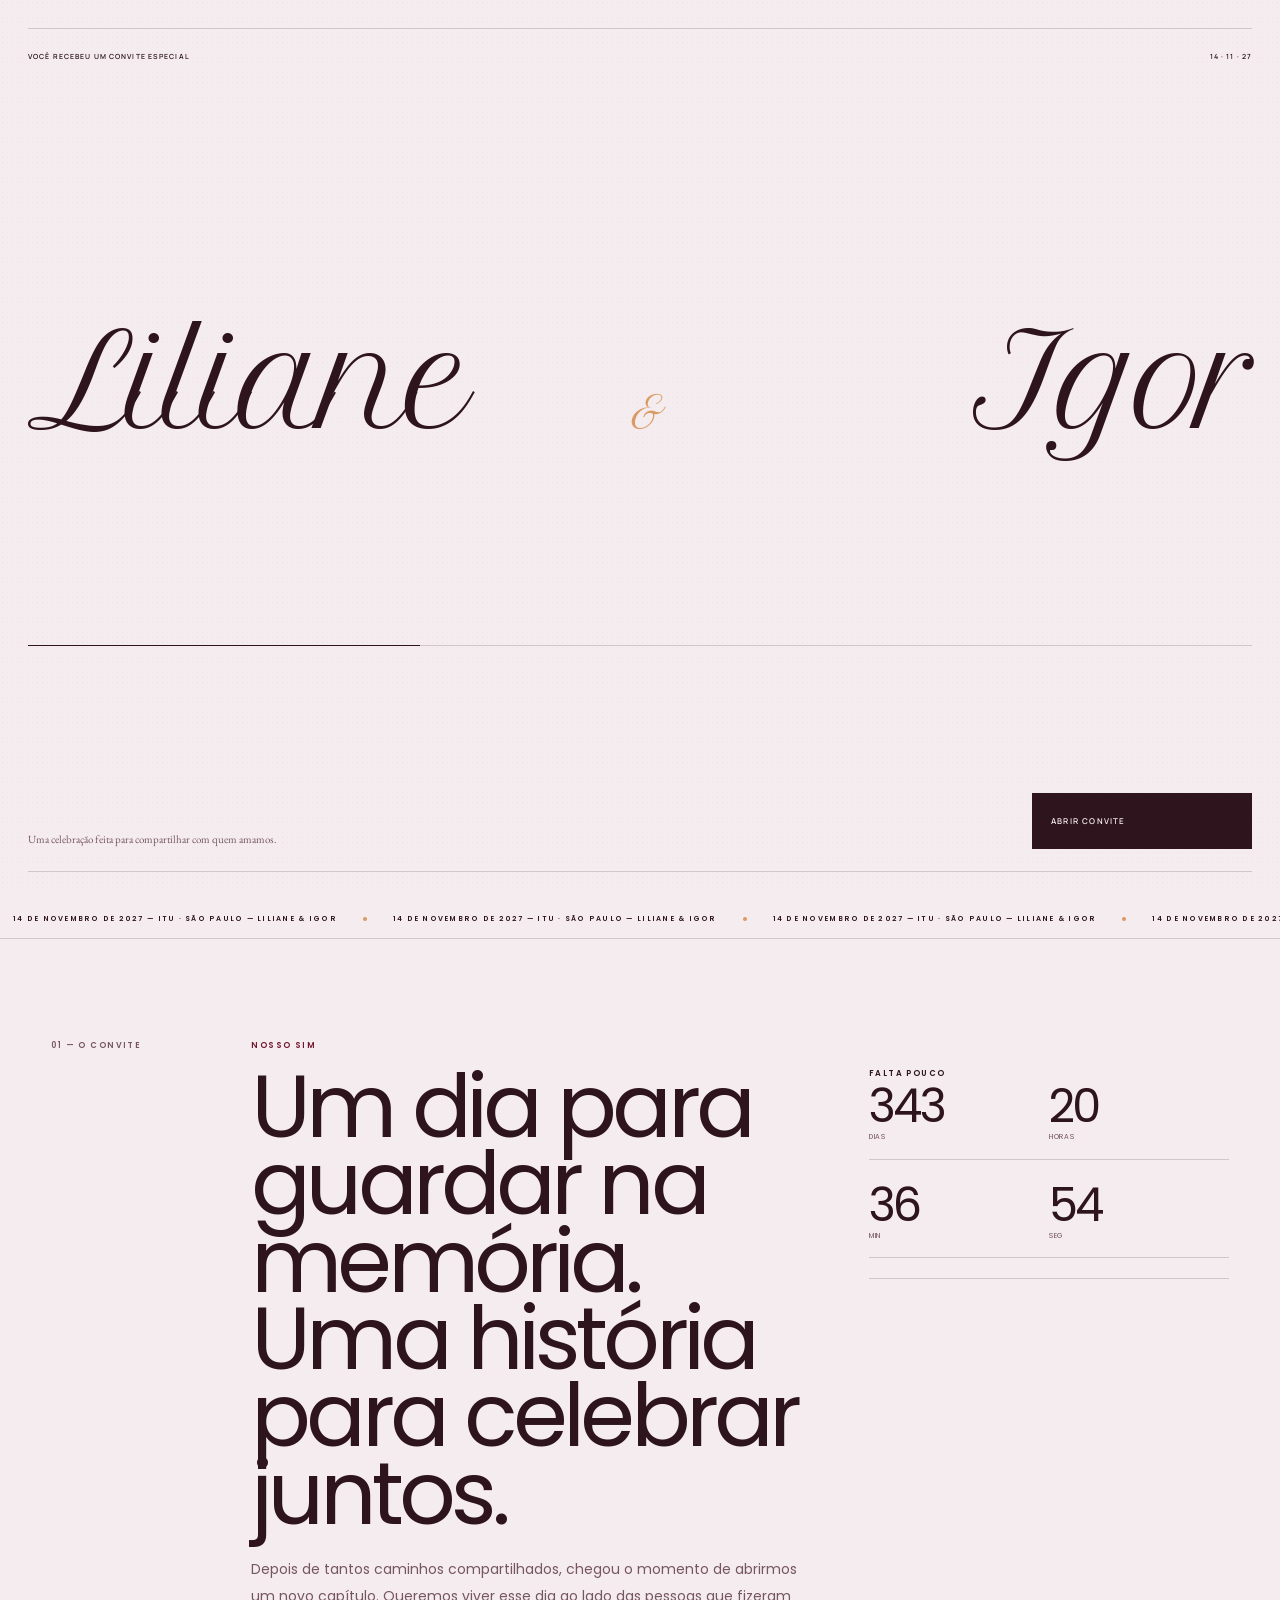
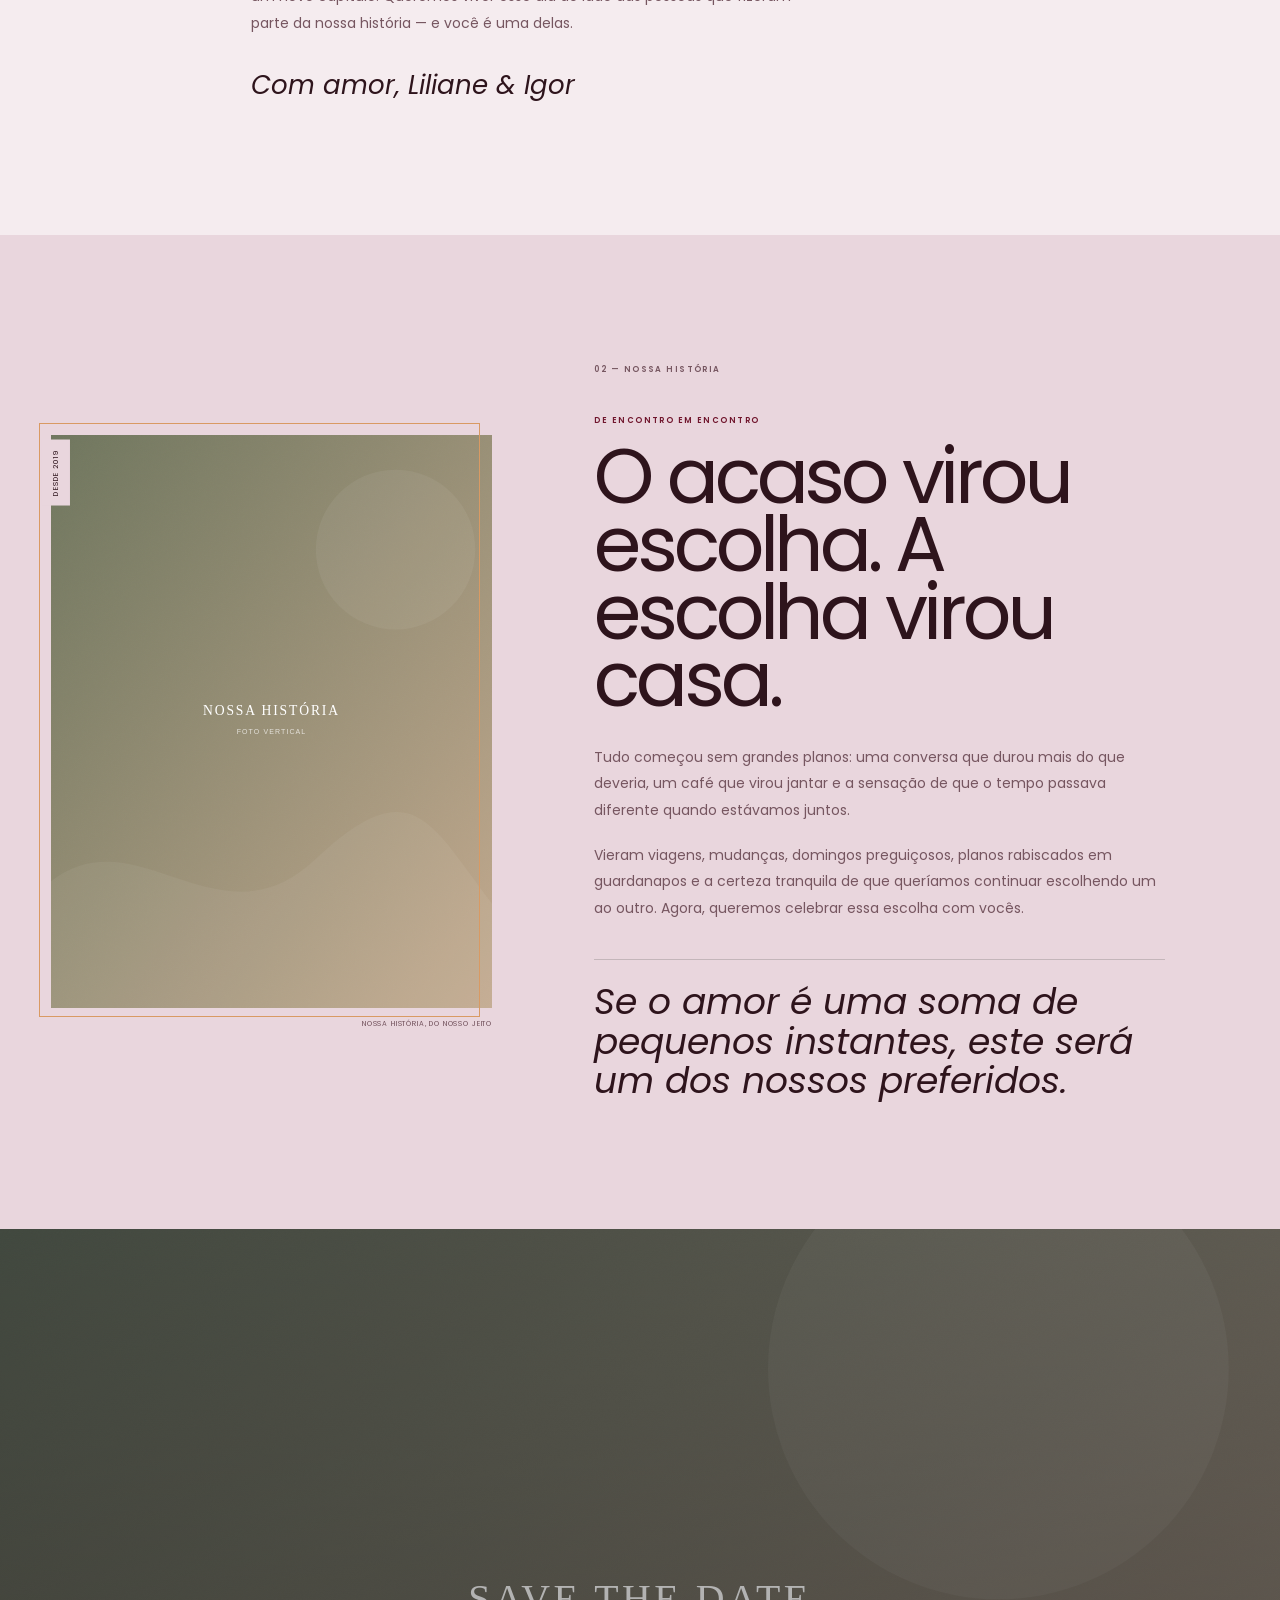
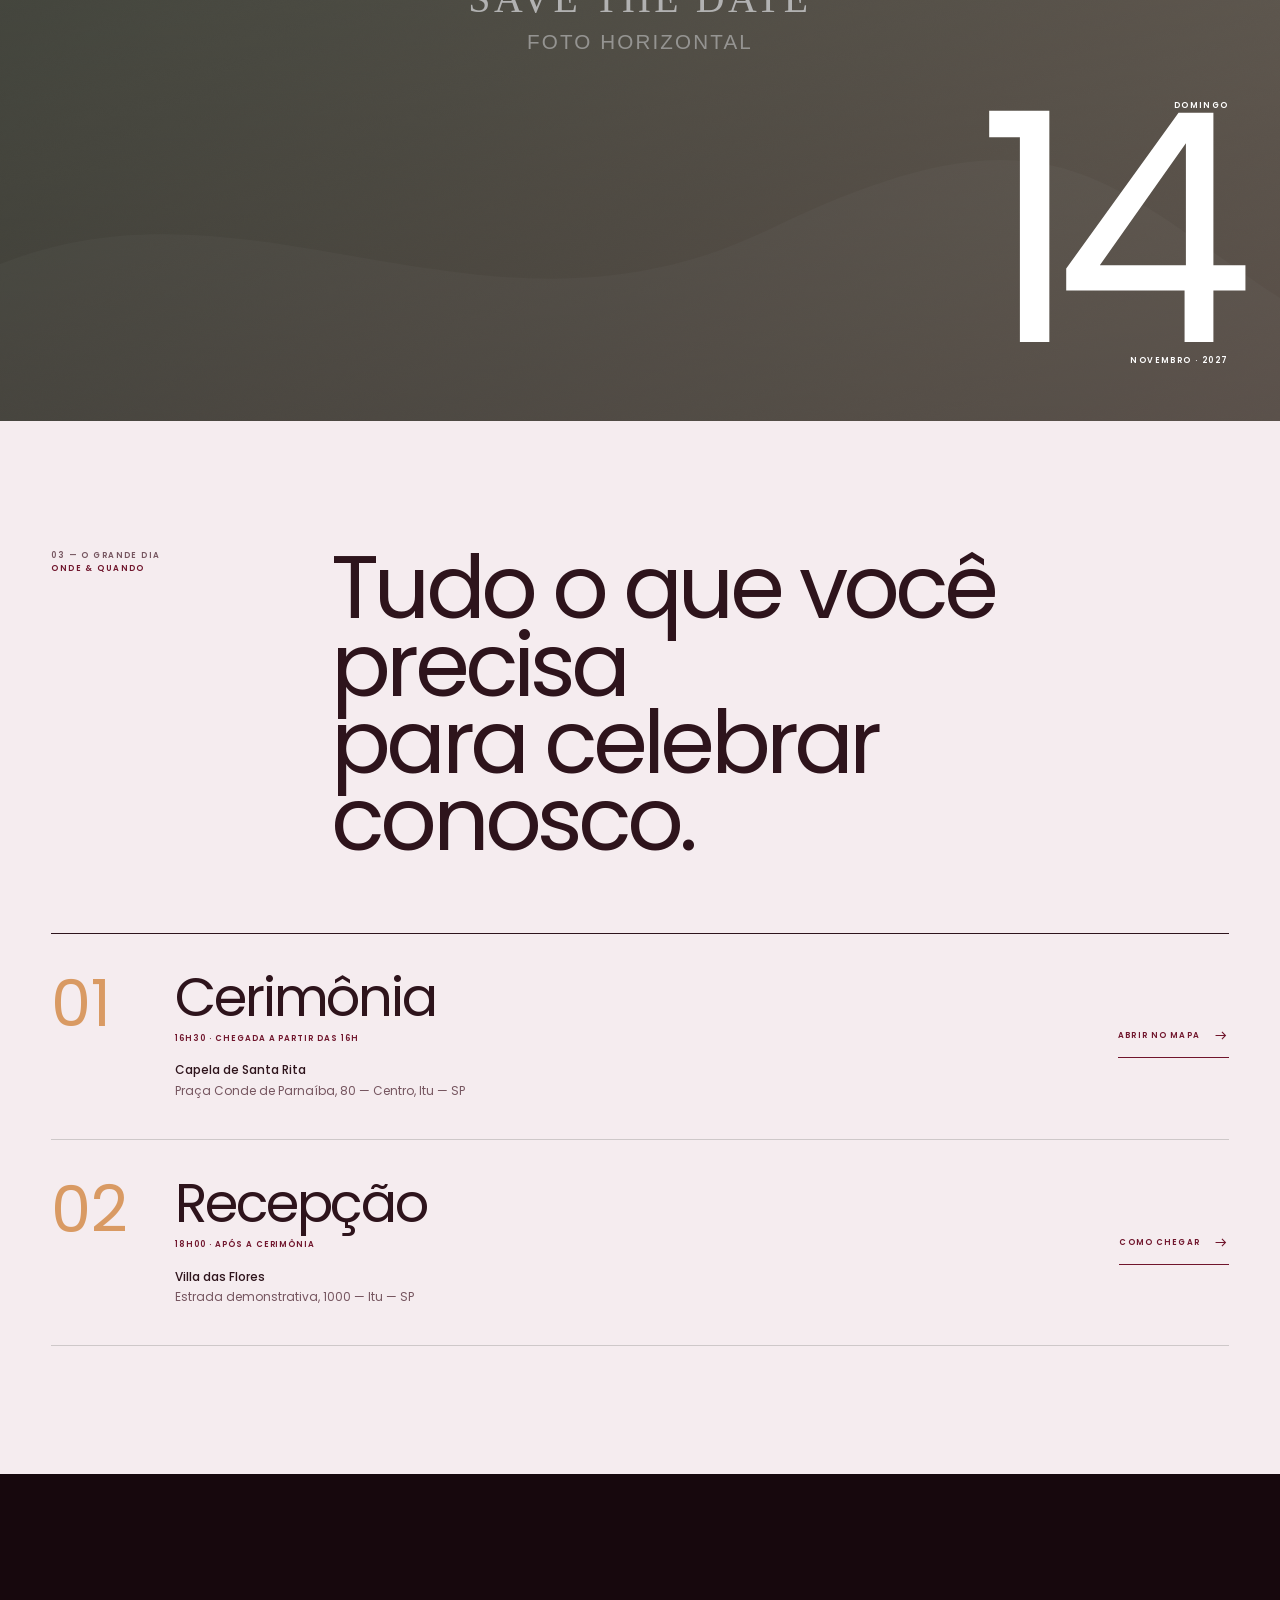
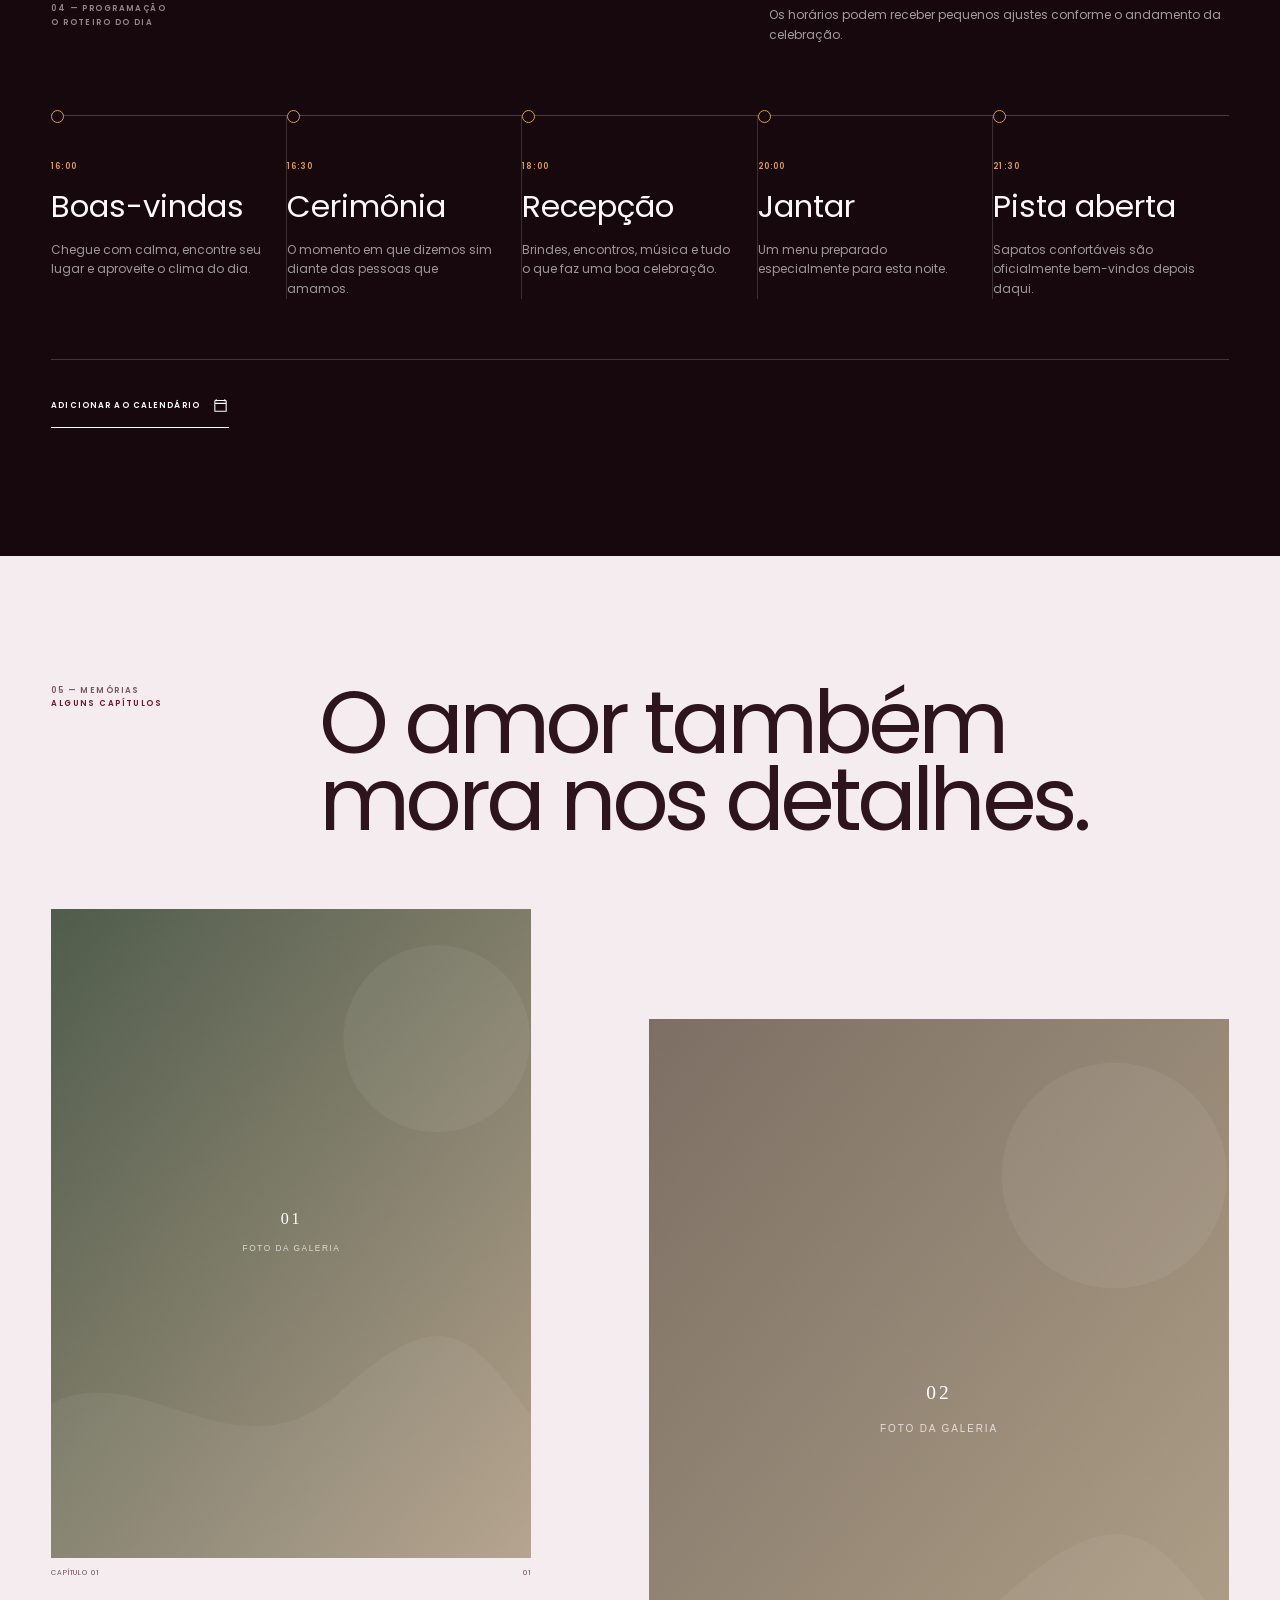
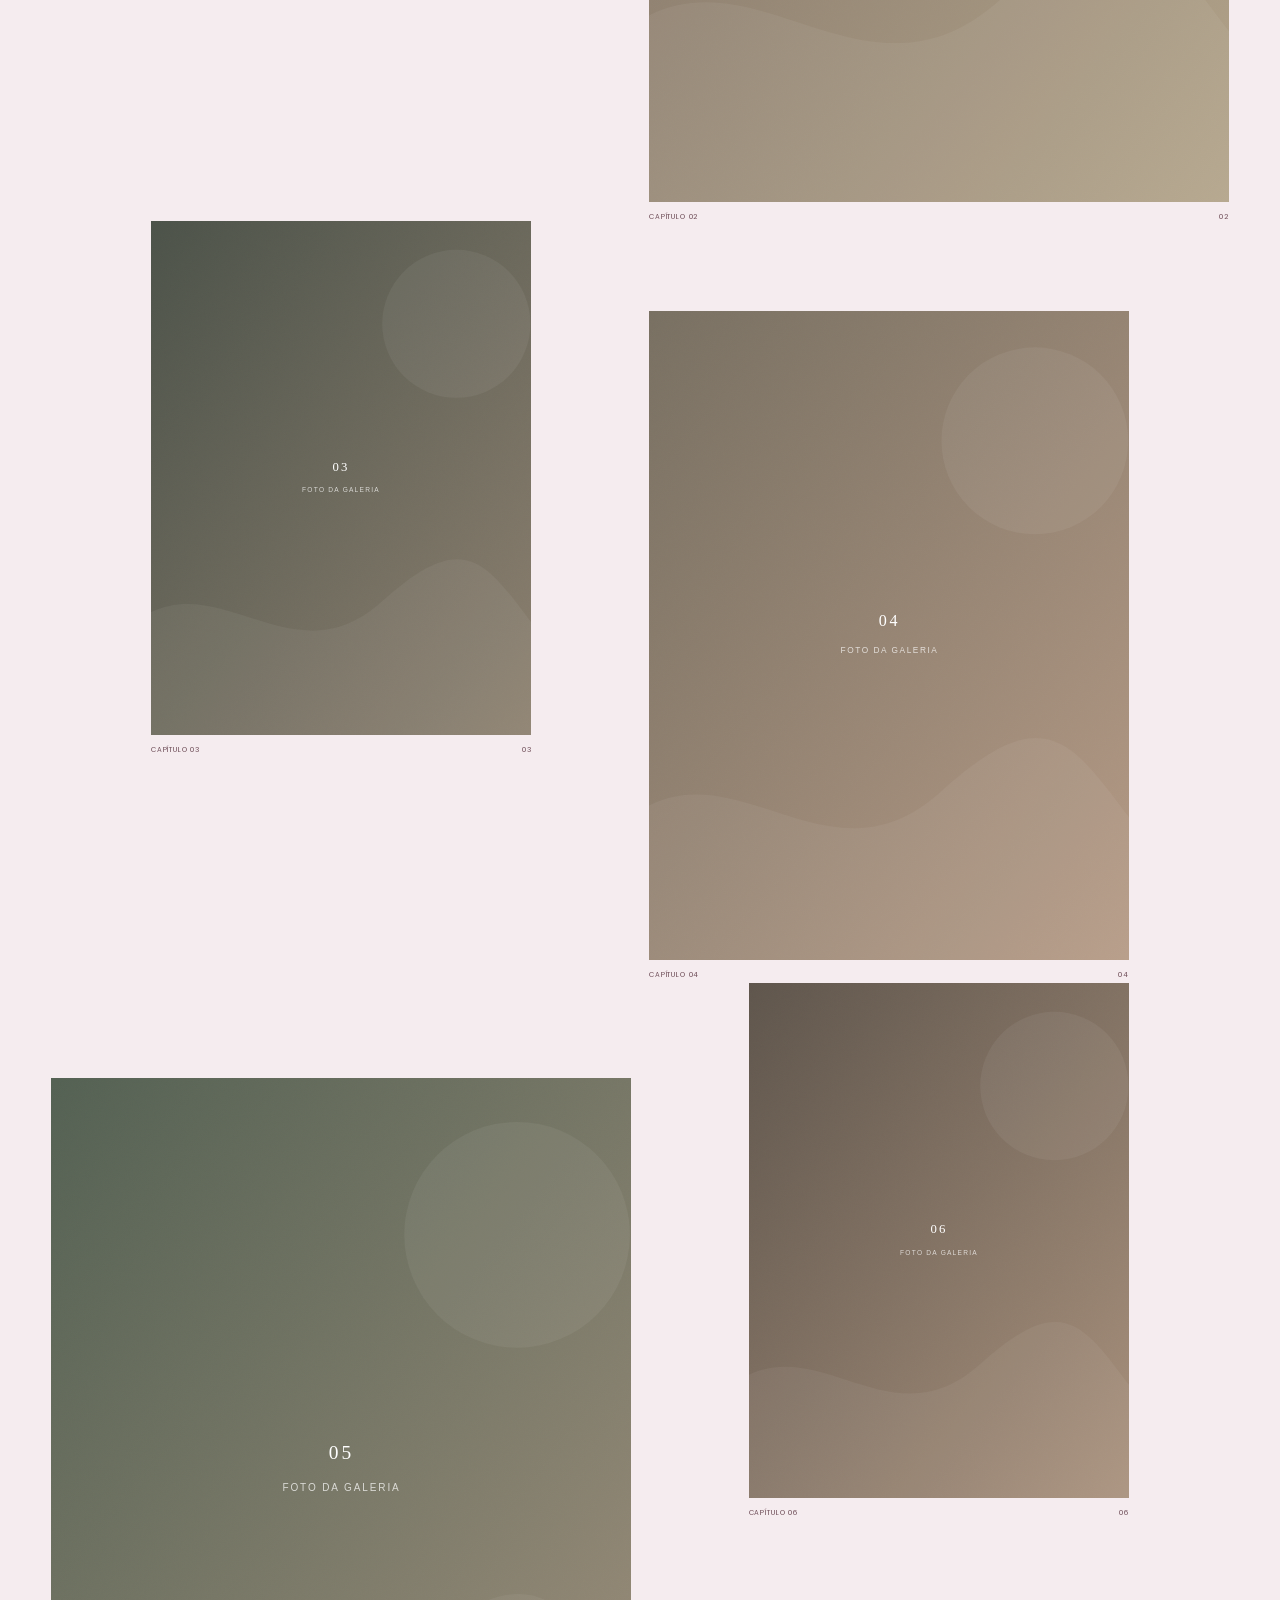
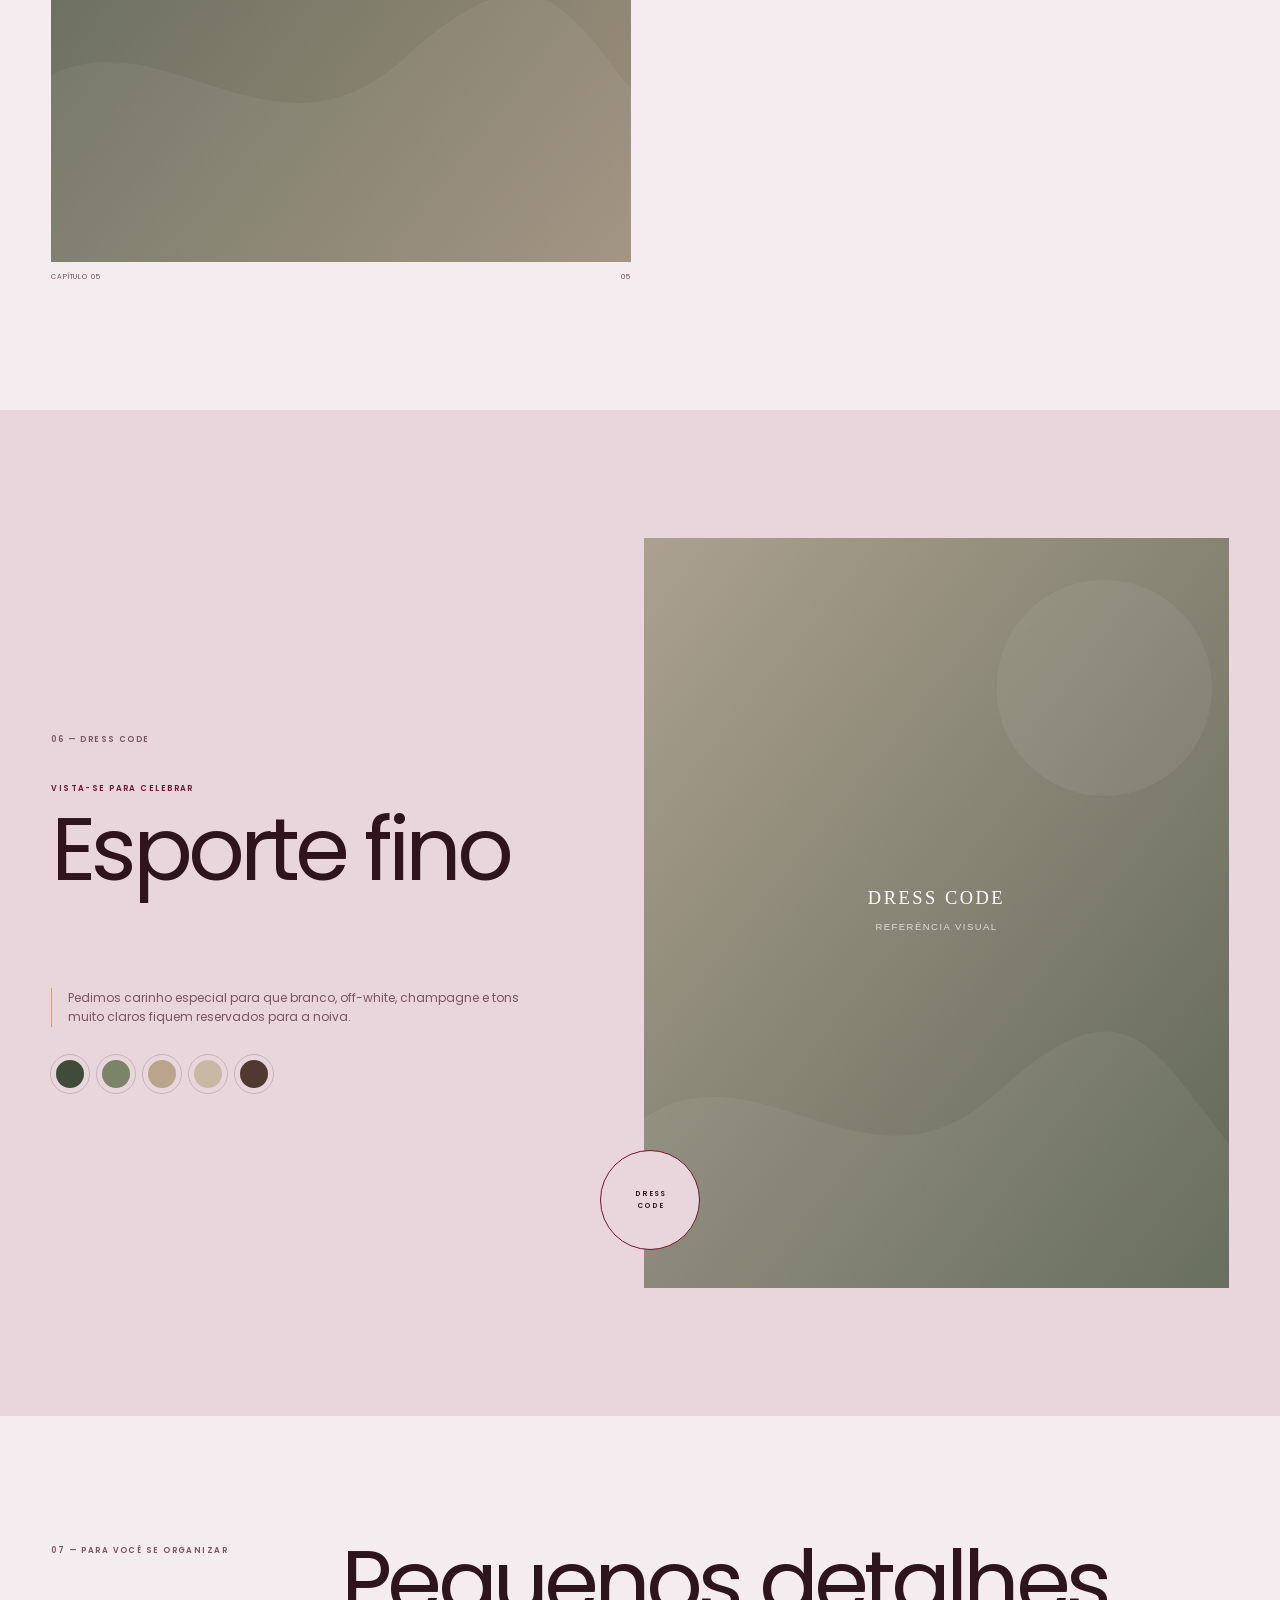
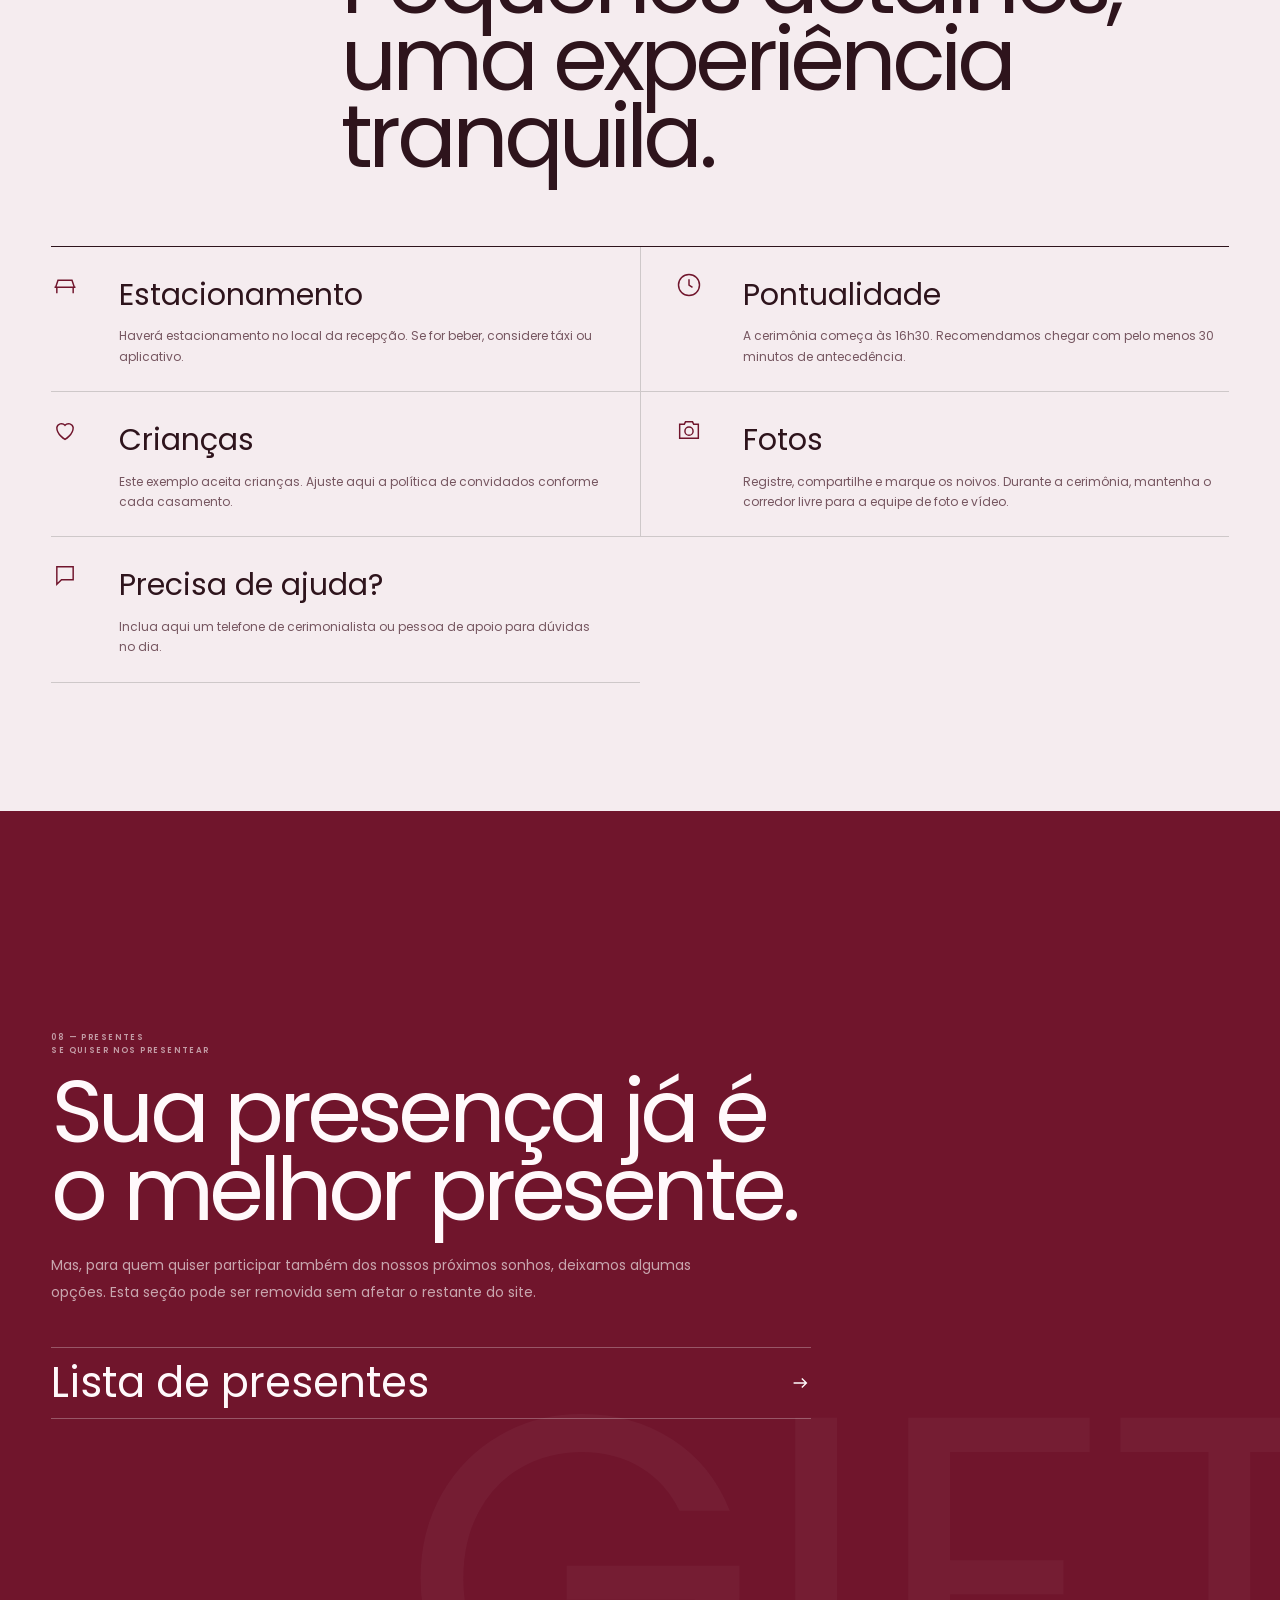
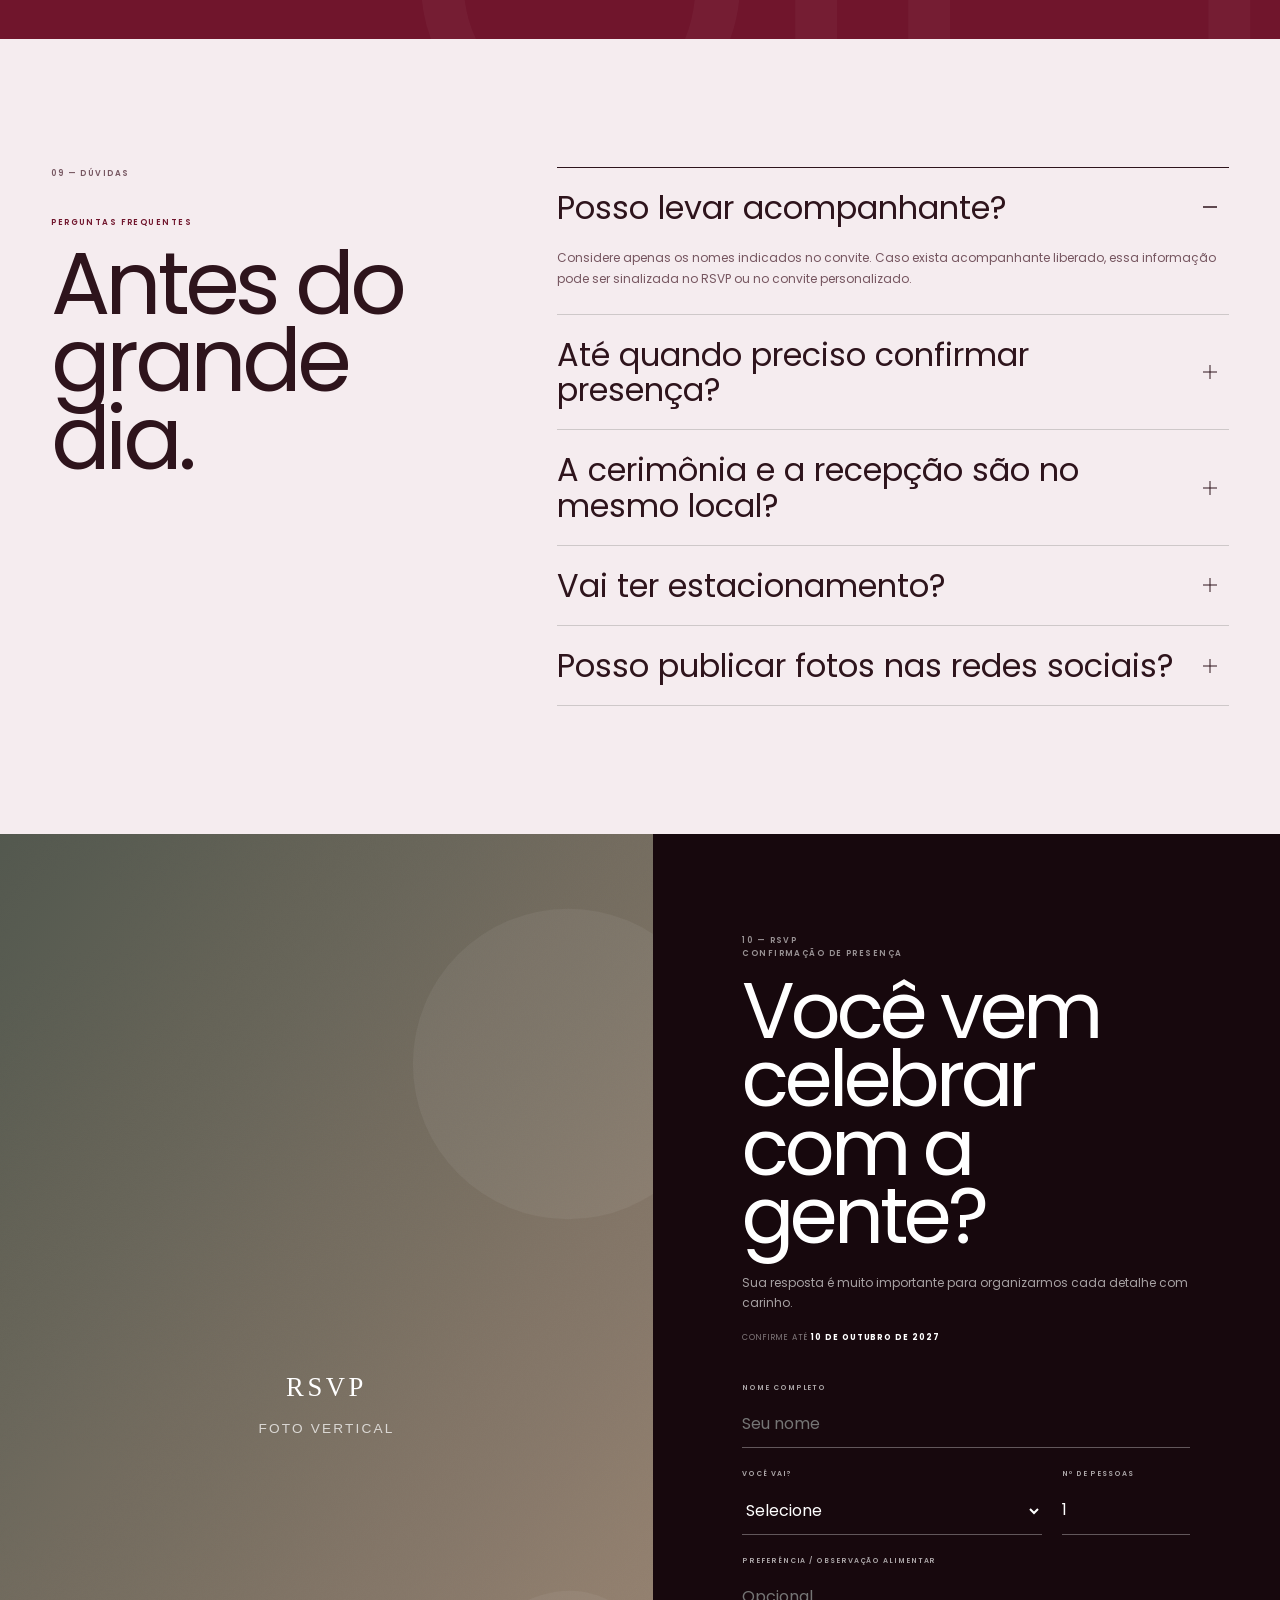
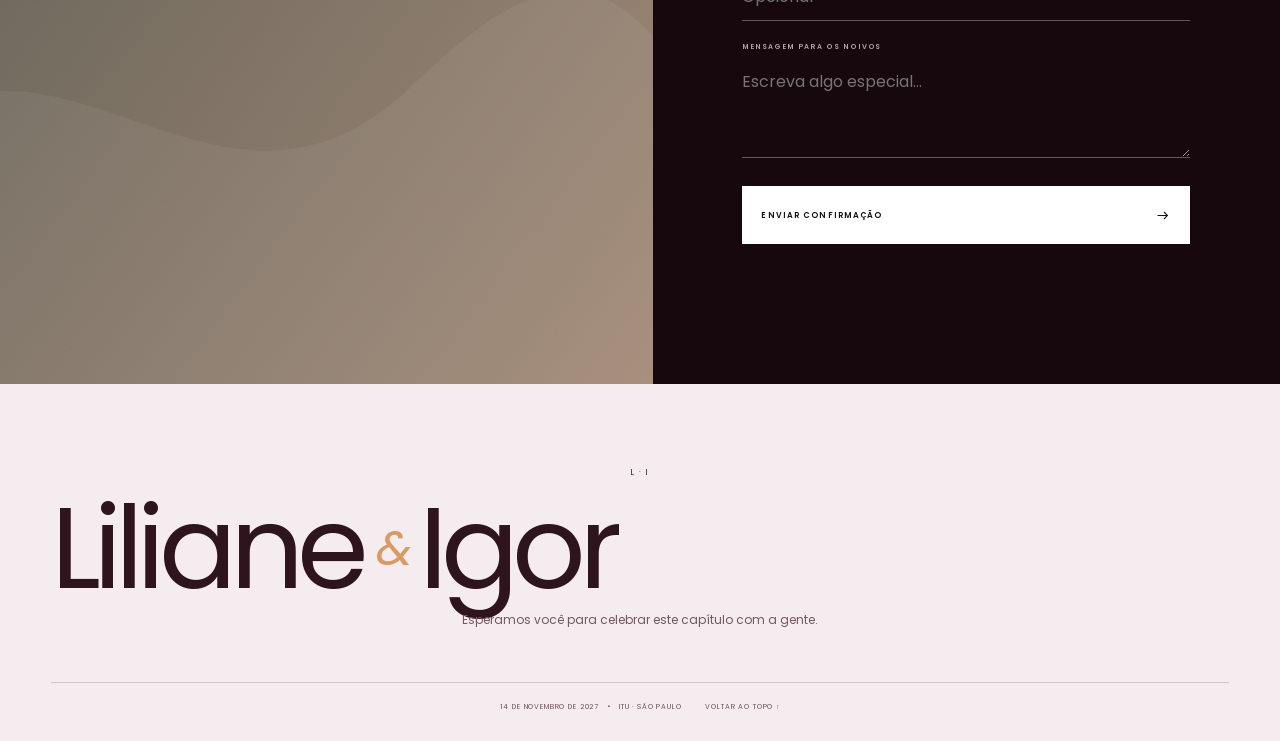
==== index.html @ c7958600 "Primeiro commit" ====
<!doctype html>
<html lang="pt-BR">
<head>
  <meta charset="utf-8">
  <meta name="viewport" content="width=device-width, initial-scale=1, viewport-fit=cover">
  <meta name="theme-color" content="#F4F0E8">
  <meta name="description" content="Convite de casamento digital">
  <meta property="og:type" content="website">
  <meta property="og:title" content="Nosso casamento">
  <meta property="og:description" content="Você é nosso convidado para celebrar esse dia conosco.">
  <meta property="og:image" content="assets/images/hero.svg">
  <title>Nosso casamento</title>

  <link rel="icon" type="image/svg+xml" href="assets/images/favicon.svg">
  <link rel="preconnect" href="https://fonts.googleapis.com">
  <link rel="preconnect" href="https://fonts.gstatic.com" crossorigin>
  <!-- Fontes disponíveis nos presets de js/config.js. O navegador baixa apenas as usadas. -->
  <link href="https://fonts.googleapis.com/css2?family=Alex+Brush&family=Allura&family=Bodoni+Moda:opsz,wght@6..96,400;6..96,500;6..96,600&family=Cinzel:wght@400;500;600&family=Cormorant:wght@400;500;600&family=Cormorant+Garamond:ital,wght@0,400;0,500;0,600;1,400&family=Cormorant+Infant:wght@400;500;600&family=DM+Sans:wght@400;500;600&family=DM+Serif+Display:ital@0;1&family=EB+Garamond:wght@400;500;600&family=Great+Vibes&family=Imperial+Script&family=Inter:wght@400;500;600&family=Italiana&family=Italianno&family=Libre+Baskerville:wght@400;700&family=Lora:wght@400;500;600&family=Manrope:wght@400;500;600&family=Marcellus&family=Montserrat:wght@400;500;600&family=Monsieur+La+Doulaise&family=MonteCarlo&family=Mrs+Saint+Delafield&family=Parisienne&family=Petit+Formal+Script&family=Pinyon+Script&family=Playfair+Display:ital,wght@0,400;0,500;0,600;1,400&family=Poppins:wght@300;400;500;600&family=Prata&family=Roboto:wght@300;400;500;700&family=Rochester&family=Sacramento&family=Source+Sans+3:wght@400;500;600&family=Tangerine:wght@400;700&display=swap" rel="stylesheet">

  <link rel="stylesheet" href="css/theme.css">
  <link rel="stylesheet" href="css/styles.css">
  <link rel="stylesheet" href="css/responsive.css">
</head>
<body class="is-locked">
  <noscript>
    <div class="noscript">Este convite precisa de JavaScript habilitado para exibir os dados do casamento.</div>
  </noscript>

  <div class="progress" aria-hidden="true"><span id="progressBar"></span></div>

  <div class="opening" id="opening" aria-label="Abertura do convite">
    <div class="opening__reveal" aria-hidden="true">
      <img id="openingRevealImage" src="assets/images/hero.svg" alt="">
      <div class="opening__reveal-veil"></div>
    </div>
    <div class="opening__grain" aria-hidden="true"></div>
    <div class="opening__edition" aria-hidden="true">INVITATION · 001</div>
    <div class="opening__inner">
      <div class="opening__topline">
        <p class="opening__eyebrow" data-text="opening.eyebrow"></p>
        <span class="opening__date" data-text="wedding.shortDate"></span>
      </div>

      <div class="opening__names" aria-label="Nomes dos noivos">
        <span data-text="couple.firstName"></span>
        <i>&</i>
        <span data-text="couple.secondName"></span>
      </div>

      <div class="opening__rule" aria-hidden="true"><span></span></div>

      <div class="opening__bottom">
        <div>
          <p class="opening__guest" id="personalGreeting"></p>
          <p class="opening__hint" data-text="opening.hint"></p>
        </div>
        <button class="open-button" id="openInvitation" type="button" aria-label="Abrir convite">
          <span class="open-button__label open-button__label--desktop" data-text="opening.buttonLabel">Abrir convite</span>
          <span class="open-button__label open-button__label--mobile" data-text="opening.mobileDragLabel">Deslize para abrir</span>
          <span class="open-button__track" aria-hidden="true"><span></span></span>
          <span class="open-button__handle" aria-hidden="true">
            <svg viewBox="0 0 24 24"><path d="M5 12h13M14 7l5 5-5 5"/></svg>
          </span>
        </button>
      </div>
    </div>
  </div>

  <header class="site-header" id="siteHeader">
    <a class="brand" href="#inicio" aria-label="Voltar ao início">
      <span class="brand__monogram" data-text="couple.initials"></span>
      <span class="brand__date" data-text="wedding.shortDate"></span>
    </a>

    <button class="menu-toggle" id="menuToggle" type="button" aria-expanded="false" aria-controls="mainNav">
      <span></span><span></span>
      <span class="sr-only">Abrir menu</span>
    </button>

    <nav class="nav" id="mainNav" aria-label="Navegação principal">
      <a href="#historia">Nossa história</a>
      <a href="#detalhes">O grande dia</a>
      <a href="#galeria">Galeria</a>
      <a href="#rsvp" class="nav__cta">Confirmar presença</a>
    </nav>
  </header>

  <main>
    <section class="hero" id="inicio" aria-label="Início do convite">
      <div class="hero__media" aria-hidden="true">
        <img id="heroImage" src="assets/images/hero.svg" alt="" fetchpriority="high">
        <div class="hero__veil"></div>
      </div>

      <div class="hero__ornament hero__ornament--left" aria-hidden="true"></div>
      <div class="hero__ornament hero__ornament--right" aria-hidden="true"></div>

      <div class="hero__topline reveal">
        <span data-text="hero.kicker"></span>
        <span class="hero__line"></span>
        <span data-text="wedding.city"></span>
      </div>

      <div class="hero__folio" aria-hidden="true">
        <span>EST.</span>
        <strong data-text="wedding.day"></strong>
      </div>

      <div class="hero__content">
        <p class="hero__pretitle reveal" data-text="hero.pretitle"></p>
        <h1 class="hero__names reveal">
          <span data-text="couple.firstName"></span>
          <i>&</i>
          <span data-text="couple.secondName"></span>
        </h1>
        <div class="hero__meta reveal">
          <span data-text="wedding.longDate"></span>
          <b aria-hidden="true">•</b>
          <span data-text="wedding.time"></span>
        </div>
      </div>

      <div class="hero__bottom reveal">
        <a class="hero__rsvp" href="#rsvp">
          <span>RSVP</span>
          <svg viewBox="0 0 24 24" aria-hidden="true"><path d="M5 12h13M14 7l5 5-5 5"/></svg>
        </a>
        <a class="scroll-label" href="#boas-vindas">Role para descobrir <span>↓</span></a>
      </div>
    </section>

    <div class="marquee" aria-hidden="true">
      <div class="marquee__track" id="marqueeTrack"></div>
    </div>

    <section class="welcome section" id="boas-vindas">
      <div class="container welcome__grid">
        <div class="section-index reveal">01 — O convite</div>
        <div class="welcome__copy">
          <p class="eyebrow reveal" data-text="welcome.eyebrow"></p>
          <h2 class="display-title reveal" data-text="welcome.title"></h2>
          <p class="lead reveal" data-text="welcome.text"></p>
          <div class="signature reveal" data-text="couple.signature"></div>
        </div>
        <aside class="welcome__aside reveal">
          <span class="mini-label">Falta pouco</span>
          <div class="countdown" id="countdown" aria-label="Contagem regressiva">
            <div><strong data-count="days">00</strong><span>dias</span></div>
            <div><strong data-count="hours">00</strong><span>horas</span></div>
            <div><strong data-count="minutes">00</strong><span>min</span></div>
            <div><strong data-count="seconds">00</strong><span>seg</span></div>
          </div>
        </aside>
      </div>
    </section>

    <section class="story section" id="historia">
      <div class="container story__grid">
        <div class="story__media reveal" data-speed="0.08">
          <img id="storyImage" src="assets/images/story.svg" alt="Foto do casal" loading="lazy">
          <span class="story__year" data-text="story.year"></span>
          <span class="story__caption" data-text="story.imageCaption"></span>
        </div>
        <div class="story__copy">
          <div class="section-index reveal">02 — Nossa história</div>
          <p class="eyebrow reveal" data-text="story.eyebrow"></p>
          <h2 class="display-title reveal" data-text="story.title"></h2>
          <div class="story__body reveal" id="storyParagraphs"></div>
          <blockquote class="quote reveal" data-text="story.quote"></blockquote>
        </div>
      </div>
    </section>

    <section class="date-break" aria-label="Data do casamento">
      <div class="date-break__media" aria-hidden="true">
        <img id="dateBreakImage" src="assets/images/date-break.svg" alt="" loading="lazy">
      </div>
      <div class="date-break__overlay"></div>
      <div class="date-break__content reveal">
        <span data-text="wedding.weekday"></span>
        <strong data-text="wedding.day"></strong>
        <span data-text="wedding.monthYear"></span>
      </div>
    </section>

    <section class="details section" id="detalhes">
      <div class="container">
        <div class="details__heading">
          <div>
            <div class="section-index reveal">03 — O grande dia</div>
            <p class="eyebrow reveal">Onde & quando</p>
          </div>
          <h2 class="display-title reveal">Tudo o que você precisa<br>para celebrar conosco.</h2>
        </div>
        <div class="event-grid" id="eventGrid"></div>
      </div>
    </section>

    <section class="schedule section" id="programacao">
      <div class="container">
        <div class="schedule__head reveal">
          <div>
            <div class="section-index">04 — Programação</div>
            <p class="eyebrow">O roteiro do dia</p>
          </div>
          <p class="schedule__note" data-text="schedule.note"></p>
        </div>
        <div class="timeline" id="timeline"></div>
        <div class="schedule__actions reveal">
          <button class="text-button" id="calendarButton" type="button">
            <span>Adicionar ao calendário</span>
            <svg viewBox="0 0 24 24" aria-hidden="true"><path d="M6 3v3M18 3v3M4 9h16M5 5h14a1 1 0 0 1 1 1v14H4V6a1 1 0 0 1 1-1Z"/></svg>
          </button>
          <!-- <button class="text-button" id="shareButton" type="button">
            <span>Compartilhar convite</span>
            <svg viewBox="0 0 24 24" aria-hidden="true"><path d="M8 12h8M13 7l5 5-5 5M5 5h5M5 19h5M5 5v14"/></svg>
          </button> -->
        </div>
      </div>
    </section>

    <section class="gallery section" id="galeria">
      <div class="container">
        <div class="gallery__head">
          <div>
            <div class="section-index reveal">05 — Memórias</div>
            <p class="eyebrow reveal">Alguns capítulos</p>
          </div>
          <h2 class="display-title reveal" data-text="gallery.title"></h2>
        </div>
        <div class="gallery__grid" id="galleryGrid"></div>
      </div>
    </section>

    <section class="dress section" id="dress-code">
      <div class="container dress__grid">
        <div class="dress__copy">
          <div class="section-index reveal">06 — Dress code</div>
          <p class="eyebrow reveal" data-text="dressCode.eyebrow"></p>
          <h2 class="display-title reveal" data-text="dressCode.title"></h2>
          <p class="lead reveal" data-text="dressCode.text"></p>
          <p class="dress__note reveal" data-text="dressCode.note"></p>
          <div class="palette reveal" id="dressPalette" aria-label="Sugestão de paleta"></div>
        </div>
        <div class="dress__media reveal">
          <img id="dressImage" src="assets/images/dress-code.svg" alt="Referência visual para o dress code" loading="lazy">
          <span class="dress__stamp">DRESS<br>CODE</span>
        </div>
      </div>
    </section>

    <section class="guest-info section" id="informacoes">
      <div class="container">
        <div class="guest-info__head reveal">
          <div class="section-index">07 — Para você se organizar</div>
          <h2 class="display-title">Pequenos detalhes,<br>uma experiência tranquila.</h2>
        </div>
        <div class="info-grid" id="infoGrid"></div>
      </div>
    </section>

    <section class="gifts section" id="presentes">
      <div class="gifts__art" aria-hidden="true">
        <span></span><span></span><span></span>
      </div>
      <div class="container gifts__inner">
        <div class="section-index reveal">08 — Presentes</div>
        <p class="eyebrow reveal" data-text="gifts.eyebrow"></p>
        <h2 class="display-title reveal" data-text="gifts.title"></h2>
        <p class="lead reveal" data-text="gifts.text"></p>
        <div class="gift-links reveal" id="giftLinks"></div>
      </div>
    </section>

    <section class="faq section" id="duvidas">
      <div class="container faq__grid">
        <div class="faq__title">
          <div class="section-index reveal">09 — Dúvidas</div>
          <p class="eyebrow reveal">Perguntas frequentes</p>
          <h2 class="display-title reveal">Antes do<br>grande dia.</h2>
        </div>
        <div class="accordion" id="faqList"></div>
      </div>
    </section>

    <section class="rsvp section" id="rsvp">
      <div class="rsvp__side rsvp__side--photo" aria-hidden="true">
        <img id="rsvpImage" src="assets/images/rsvp.svg" alt="" loading="lazy">
      </div>
      <div class="rsvp__side rsvp__side--form">
        <div class="rsvp__form-wrap reveal">
          <div class="section-index">10 — RSVP</div>
          <p class="eyebrow" data-text="rsvp.eyebrow"></p>
          <h2 class="display-title" data-text="rsvp.title"></h2>
          <p class="rsvp__intro" data-text="rsvp.text"></p>
          <p class="rsvp__deadline"><span>Confirme até</span> <strong data-text="rsvp.deadline"></strong></p>

          <form class="rsvp-form" id="rsvpForm">
            <label>
              <span>Nome completo</span>
              <input type="text" name="nome" autocomplete="name" required placeholder="Seu nome">
            </label>
            <div class="form-row">
              <label>
                <span>Você vai?</span>
                <select name="presenca" required>
                  <option value="">Selecione</option>
                  <option value="Sim, estarei presente">Sim, estarei presente</option>
                  <option value="Infelizmente não poderei ir">Infelizmente não poderei ir</option>
                </select>
              </label>
              <label>
                <span>Nº de pessoas</span>
                <input type="number" name="convidados" min="1" max="10" inputmode="numeric" value="1">
              </label>
            </div>
            <label data-rsvp-extra="meal">
              <span>Preferência / observação alimentar</span>
              <input type="text" name="alimentacao" placeholder="Opcional">
            </label>
            <label>
              <span>Mensagem para os noivos</span>
              <textarea name="mensagem" rows="3" placeholder="Escreva algo especial..."></textarea>
            </label>
            <button class="primary-button" type="submit">
              <span data-text="rsvp.buttonLabel">Confirmar presença</span>
              <svg viewBox="0 0 24 24" aria-hidden="true"><path d="M5 12h13M14 7l5 5-5 5"/></svg>
            </button>
            <p class="form-status" id="formStatus" role="status" aria-live="polite"></p>
          </form>
        </div>
      </div>
    </section>
  </main>

  <footer class="footer">
    <div class="footer__top">
      <div class="footer__monogram" data-text="couple.initials"></div>
      <div class="footer__names">
        <span data-text="couple.firstName"></span>
        <i>&</i>
        <span data-text="couple.secondName"></span>
      </div>
      <p>Esperamos você para celebrar este capítulo com a gente.</p>
    </div>
    <div class="footer__bottom">
      <span data-text="wedding.longDate"></span>
      <span class="footer__dot">•</span>
      <span data-text="wedding.city"></span>
      <a href="#inicio">voltar ao topo ↑</a>
    </div>
  </footer>

  <div class="lightbox" id="lightbox" aria-hidden="true" role="dialog" aria-modal="true" aria-label="Galeria ampliada">
    <button class="lightbox__close" id="lightboxClose" type="button" aria-label="Fechar galeria">×</button>
    <button class="lightbox__nav lightbox__nav--prev" id="lightboxPrev" type="button" aria-label="Foto anterior">←</button>
    <figure>
      <img id="lightboxImage" src="" alt="">
      <figcaption id="lightboxCaption"></figcaption>
    </figure>
    <button class="lightbox__nav lightbox__nav--next" id="lightboxNext" type="button" aria-label="Próxima foto">→</button>
  </div>

  <button class="music-button" id="musicButton" type="button" aria-label="Reproduzir música" hidden>
    <span class="music-button__bars" aria-hidden="true"><i></i><i></i><i></i></span>
    <span class="music-button__label">Música</span>
  </button>
  <audio id="backgroundMusic" preload="none"></audio>

  <div class="quick-actions" id="quickActions" aria-label="Atalhos do convite">
    <button class="quick-actions__sections" id="sectionNavButton" type="button" aria-expanded="false" aria-controls="sectionSheet">
      <span class="quick-actions__icon" aria-hidden="true"><i></i><i></i><i></i></span>
      <span>Seções</span>
    </button>
    <a class="quick-actions__top" id="backToTop" href="#inicio" aria-label="Voltar ao topo">↑</a>
  </div>

  <div class="section-sheet" id="sectionSheet" aria-hidden="true">
    <button class="section-sheet__backdrop" type="button" data-sheet-close aria-label="Fechar menu de seções"></button>
    <div class="section-sheet__panel" role="dialog" aria-modal="true" aria-labelledby="sectionSheetTitle">
      <div class="section-sheet__head">
        <div>
          <span class="mini-label">Navegação rápida</span>
          <h2 id="sectionSheetTitle">Ir para uma seção</h2>
        </div>
        <button class="section-sheet__close" type="button" data-sheet-close aria-label="Fechar">×</button>
      </div>
      <nav class="section-sheet__nav" aria-label="Seções do convite">
        <a href="#inicio"><span>01</span>Início</a>
        <a href="#boas-vindas"><span>02</span>O convite</a>
        <a href="#historia"><span>03</span>Nossa história</a>
        <a href="#detalhes"><span>04</span>O grande dia</a>
        <a href="#programacao"><span>05</span>Programação</a>
        <a href="#galeria"><span>06</span>Galeria</a>
        <a href="#dress-code"><span>07</span>Dress code</a>
        <a href="#informacoes"><span>08</span>Informações</a>
        <a href="#presentes"><span>09</span>Presentes</a>
        <a href="#duvidas"><span>10</span>Dúvidas</a>
        <a href="#rsvp" class="section-sheet__rsvp"><span>11</span>Confirmar presença</a>
      </nav>
    </div>
  </div>

  <script src="js/config.js"></script>
  <script src="js/main.js" defer></script>
</body>
</html>
---- css/theme.css ----
/*
  NEW ICON SCRIPT (opcional / comercial)
  ------------------------------------------------------------
  O arquivo da fonte NÃO acompanha este template.
  Se você tiver uma licença webfont, coloque o arquivo em:
  assets/fonts/new-icon-script.woff2
  O preset `newIcon` usa Pinyon Script automaticamente como fallback.
*/
@font-face {
  font-family: "New Icon Script";
  src: url("../assets/fonts/new-icon-script.woff2") format("woff2");
  font-weight: 400;
  font-style: normal;
  font-display: swap;
}

:root {
  /*
    Fallbacks visuais.
    Na prática, tema e fontes são escolhidos em js/config.js.
    Veja: themePreset e fontPreset.
  */
  --paper: #f4f0e8;
  --paper-2: #ede7dc;
  --ink: #20221e;
  --ink-soft: #6d6d64;
  --accent: #66725b;
  --accent-dark: #3c4938;
  --accent-warm: #b38f72;
  --line: rgba(32, 34, 30, .18);
  --white: #fffdf8;
  --black: #151713;

  /* Tipografia do conteúdo geral. */
  --font-display: "Bodoni Moda", Georgia, serif;
  --font-body: "Manrope", Arial, sans-serif;
  --font-ui: "DM Sans", Arial, sans-serif;

  /* Tipografia independente da abertura + primeira tela (hero). */
  --font-hero-display: "Petit Formal Script", cursive;
  --font-hero-body: "EB Garamond", Georgia, serif;
  --font-hero-ui: "Manrope", Arial, sans-serif;

  /* Mobile-first: os valores base já foram pensados para celular. */
  --container: 1240px;
  --gutter: 20px;
  --section-y: 78px;
  --radius-sm: 10px;
  --radius-md: 20px;
  --shadow-soft: 0 24px 70px rgba(25, 29, 22, .10);
  --ease: cubic-bezier(.22, 1, .36, 1);
}
---- css/styles.css ----
/* ============================================================
   CONVITE EDITORIAL — V4
   Linguagem visual autoral / mobile-first
   ============================================================ */

*{box-sizing:border-box}html{scroll-behavior:smooth;background:var(--paper);scroll-padding-top:72px}body{margin:0;background:var(--paper);color:var(--ink);font-family:var(--font-body);font-size:15px;line-height:1.65;overflow-x:hidden}body.is-locked,body.sheet-open{overflow:hidden}img{display:block;max-width:100%}button,input,select,textarea{font:inherit;color:inherit}button,a{-webkit-tap-highlight-color:transparent}a{color:inherit}.sr-only{position:absolute!important;width:1px!important;height:1px!important;padding:0!important;margin:-1px!important;overflow:hidden!important;clip:rect(0,0,0,0)!important;white-space:nowrap!important;border:0!important}.noscript{position:fixed;z-index:9999;inset:0 0 auto;padding:12px 18px;background:#111;color:#fff;text-align:center}.container{width:min(calc(100% - (var(--gutter)*2)),var(--container));margin-inline:auto}.section{position:relative;padding:var(--section-y) 0}.progress{position:fixed;z-index:500;top:0;left:0;width:100%;height:2px;pointer-events:none}.progress span{display:block;width:0;height:100%;background:var(--accent-warm)}

/* Shared editorial type */
.section-index,.eyebrow,.mini-label{font-family:var(--font-ui);font-size:8px;font-weight:600;letter-spacing:.18em;text-transform:uppercase}.section-index{color:var(--ink-soft)}.eyebrow{margin:0 0 16px;color:var(--accent-dark)}.display-title{max-width:920px;margin:0;font-family:var(--font-display);font-size:clamp(46px,13vw,76px);font-weight:400;letter-spacing:-.055em;line-height:.88}.lead{max-width:680px;margin:24px 0 0;color:var(--ink-soft);font-size:14px;line-height:1.9}.signature{margin-top:28px;font-family:var(--font-display);font-size:26px;font-style:italic}.text-link,.text-button{display:inline-flex;align-items:center;gap:12px;min-height:44px;padding:0;border:0;border-bottom:1px solid currentColor;background:none;color:var(--accent-dark);font-family:var(--font-ui);font-size:8px;font-weight:600;letter-spacing:.14em;text-decoration:none;text-transform:uppercase;cursor:pointer}.text-link svg,.text-button svg,.gift-link svg,.hero__rsvp svg,.open-button svg,.primary-button svg{width:17px;fill:none;stroke:currentColor;stroke-width:1.5}.reveal{opacity:0;transform:translateY(22px);transition:opacity .8s var(--ease),transform .8s var(--ease)}.reveal.is-visible{opacity:1;transform:none}

/* Opening: typographic invitation instead of envelope */
.opening{font-family:var(--font-hero-body);position:fixed;z-index:1000;inset:0;display:grid;min-height:100dvh;padding:max(22px,env(safe-area-inset-top)) max(18px,env(safe-area-inset-right)) max(22px,env(safe-area-inset-bottom)) max(18px,env(safe-area-inset-left));background:var(--paper);transition:opacity .8s var(--ease),visibility .8s}.opening.is-hidden{opacity:0;visibility:hidden;pointer-events:none}.opening__grain{position:absolute;inset:0;opacity:.32;pointer-events:none;background-image:radial-gradient(rgba(20,20,18,.09) .55px,transparent .55px);background-size:5px 5px}.opening__edition{position:absolute;top:50%;right:-66px;transform:rotate(90deg);color:var(--ink-soft);font-family:var(--font-hero-ui);font-size:7px;letter-spacing:.25em}.opening__inner{position:relative;display:flex;flex-direction:column;justify-content:space-between;width:100%;min-height:calc(100dvh - 44px);border-top:1px solid var(--line);border-bottom:1px solid var(--line);padding:16px 0}.opening__topline{display:flex;justify-content:space-between;gap:16px}.opening__eyebrow,.opening__date{margin:0;font-family:var(--font-hero-ui);font-size:7px;font-weight:600;letter-spacing:.16em;text-transform:uppercase}.opening__date{white-space:nowrap}.opening__names{display:grid;margin:12vh 0 8vh;font-family:var(--font-hero-display);font-size:clamp(62px,20vw,104px);font-weight:400;letter-spacing:-.07em;line-height:.72}.opening__names span:last-child{text-align:right}.opening__names i{justify-self:center;margin:-.06em 0;font-size:.55em;font-weight:400;color:var(--accent-warm)}.opening__rule{height:1px;background:var(--line);overflow:hidden}.opening__rule span{display:block;width:32%;height:100%;background:var(--ink);animation:openingRule 2.3s ease-in-out infinite alternate}@keyframes openingRule{to{transform:translateX(210%)}}.opening__bottom{display:grid;gap:24px;padding-top:24px}.opening__guest{margin:0 0 6px;font-family:var(--font-hero-display);font-size:20px}.opening__hint{max-width:360px;margin:0;color:var(--ink-soft);font-size:11px;line-height:1.7}.open-button{display:flex;align-items:center;justify-content:space-between;width:100%;min-height:56px;padding:0 18px;border:1px solid var(--ink);background:var(--ink);color:var(--paper);font-family:var(--font-hero-ui);font-size:8px;font-weight:600;letter-spacing:.15em;text-transform:uppercase;cursor:pointer}.opening.is-opening .opening__names{transform:scale(.96);opacity:0;transition:.65s var(--ease)}

/* Header + navigation */
.site-header{position:fixed;z-index:180;top:0;left:0;right:0;display:flex;align-items:center;justify-content:space-between;min-height:66px;padding:10px var(--gutter);color:#fff;transition:transform .35s ease,background .35s ease,color .35s ease,border .35s ease}.site-header.is-hidden{transform:translateY(-110%)}.site-header.is-scrolled{background:color-mix(in srgb,var(--paper) 94%,transparent);color:var(--ink);border-bottom:1px solid var(--line);backdrop-filter:blur(16px)}.brand{display:flex;align-items:center;gap:12px;text-decoration:none}.brand__monogram{font-family:var(--font-display);font-size:21px}.brand__date{display:none;font-family:var(--font-ui);font-size:7px;letter-spacing:.13em}.menu-toggle{display:grid;align-content:center;gap:5px;width:46px;height:46px;padding:0 12px;border:0;background:none;color:inherit;cursor:pointer}.menu-toggle>span:not(.sr-only){display:block;height:1px;background:currentColor}.menu-toggle>span:nth-child(1){width:100%}.menu-toggle>span:nth-child(2){width:62%;margin-left:auto}.nav{position:fixed;z-index:-1;inset:0;display:flex;flex-direction:column;justify-content:center;padding:80px 28px;background:var(--black);color:var(--white);opacity:0;visibility:hidden;transform:translateY(-12px);transition:.35s ease}.menu-open .nav{opacity:1;visibility:visible;transform:none}.nav a{padding:12px 0;border-bottom:1px solid rgba(255,255,255,.18);font-family:var(--font-display);font-size:11vw;line-height:1;text-decoration:none}.nav__cta{color:var(--accent-warm)}.menu-open .site-header{color:#fff}

/* Hero */
.hero{font-family:var(--font-hero-body);position:relative;min-height:100svh;display:flex;flex-direction:column;justify-content:space-between;padding:88px var(--gutter) max(26px,env(safe-area-inset-bottom));overflow:hidden;background:#161612;color:#fff}.hero__media{position:absolute;inset:0}.hero__media img{width:100%;height:100%;object-fit:cover;filter:saturate(.82) contrast(1.03)}.hero__veil{position:absolute;inset:0;background:linear-gradient(180deg,rgba(10,10,8,.35),rgba(10,10,8,.04) 32%,rgba(10,10,8,.15) 58%,rgba(10,10,8,.64))}.hero__ornament{display:none}.hero__topline{position:relative;z-index:1;display:flex;align-items:center;gap:12px;font-family:var(--font-hero-ui);font-size:7px;font-weight:600;letter-spacing:.16em;text-transform:uppercase}.hero__line{flex:1;height:1px;background:rgba(255,255,255,.48)}.hero__folio{position:absolute;z-index:1;right:var(--gutter);top:28%;display:grid;justify-items:end;color:rgba(255,255,255,.8);font-family:var(--font-hero-ui);font-size:7px;letter-spacing:.18em}.hero__folio strong{margin-top:6px;font-family:var(--font-hero-display);font-size:56px;font-weight:400;letter-spacing:-.05em}.hero__content{position:relative;z-index:1;align-self:stretch;margin-top:auto;padding-bottom:8vh}.hero__pretitle{margin:0 0 16px;font-family:var(--font-hero-ui);font-size:7px;font-weight:600;letter-spacing:.18em;text-transform:uppercase}.hero__names{display:grid;margin:0;font-family:var(--font-hero-display);font-size:clamp(76px,22vw,128px);font-weight:400;letter-spacing:-.075em;line-height:.69}.hero__names span:last-of-type{padding-left:14vw}.hero__names i{justify-self:center;margin:-.03em 0;color:var(--accent-warm);font-size:.42em;font-weight:400}.hero__meta{display:flex;gap:8px;margin-top:24px;font-family:var(--font-hero-ui);font-size:8px;font-weight:600;letter-spacing:.12em;text-transform:uppercase}.hero__bottom{position:relative;z-index:1;display:flex;align-items:flex-end;justify-content:space-between;gap:18px}.hero__rsvp{display:flex;align-items:center;gap:14px;min-height:44px;text-decoration:none;font-family:var(--font-hero-ui);font-size:8px;font-weight:600;letter-spacing:.14em}.scroll-label{max-width:110px;color:rgba(255,255,255,.66);font-family:var(--font-hero-ui);font-size:7px;line-height:1.45;letter-spacing:.14em;text-align:right;text-decoration:none;text-transform:uppercase}.scroll-label span{display:block;margin-top:6px;font-size:16px}

/* Marquee */
.marquee{overflow:hidden;border-bottom:1px solid var(--line);background:var(--paper)}.marquee__track{display:flex;width:max-content;animation:marquee 32s linear infinite}.marquee__track span{display:flex;align-items:center;gap:26px;padding:13px 13px;font-family:var(--font-ui);font-size:7px;font-weight:600;letter-spacing:.18em;text-transform:uppercase;white-space:nowrap}.marquee__track i{width:4px;height:4px;border-radius:50%;background:var(--accent-warm)}@keyframes marquee{to{transform:translateX(-50%)}}

/* Welcome */
.welcome{padding-top:100px}.welcome__grid{display:grid;gap:32px}.welcome__grid>.section-index{padding-bottom:14px;border-bottom:1px solid var(--line)}.welcome__copy .display-title{max-width:760px}.welcome__aside{margin-top:18px;padding:20px 0;border-top:1px solid var(--line);border-bottom:1px solid var(--line)}.countdown{display:grid;grid-template-columns:repeat(4,1fr);margin-top:16px}.countdown div{display:grid;gap:2px;padding-right:8px}.countdown strong{font-family:var(--font-display);font-size:38px;font-weight:400;letter-spacing:-.05em;line-height:1}.countdown span{color:var(--ink-soft);font-family:var(--font-ui);font-size:7px;letter-spacing:.12em;text-transform:uppercase}

/* Story */
.story{overflow:hidden;background:var(--paper-2)}.story__grid{display:grid;gap:48px}.story__media{position:relative;width:92%;margin-left:auto}.story__media::before{content:"";position:absolute;z-index:2;inset:-12px 12px 12px -12px;border:1px solid var(--accent-warm);pointer-events:none}.story__media img{width:100%;aspect-ratio:.77;object-fit:cover}.story__year{position:absolute;z-index:3;left:-28px;top:24px;padding:8px 10px;background:var(--paper-2);font-family:var(--font-ui);font-size:7px;letter-spacing:.15em;text-transform:uppercase;transform:rotate(-90deg);transform-origin:center}.story__caption{display:block;margin-top:10px;color:var(--ink-soft);font-family:var(--font-ui);font-size:7px;letter-spacing:.12em;text-align:right;text-transform:uppercase}.story__copy .section-index{margin-bottom:38px}.story__body{margin-top:30px}.story__body p{max-width:620px;margin:0 0 18px;color:var(--ink-soft);font-size:14px;line-height:1.9}.quote{margin:38px 0 0;padding:22px 0 0;border-top:1px solid var(--line);font-family:var(--font-display);font-size:30px;font-style:italic;line-height:1.1}

/* Date break */
.date-break{position:relative;min-height:74svh;overflow:hidden;background:var(--black);color:#fff}.date-break__media{position:absolute;inset:0}.date-break__media img{width:100%;height:100%;object-fit:cover;filter:grayscale(.12) saturate(.8)}.date-break__overlay{position:absolute;inset:0;background:linear-gradient(180deg,rgba(0,0,0,.2),rgba(0,0,0,.42))}.date-break__content{position:absolute;inset:auto var(--gutter) 8vh;display:grid;justify-items:start}.date-break__content span{font-family:var(--font-ui);font-size:8px;font-weight:600;letter-spacing:.18em;text-transform:uppercase}.date-break__content strong{margin:-10px 0 -4px;font-family:var(--font-display);font-size:44vw;font-weight:400;letter-spacing:-.08em;line-height:.8}

/* Details — rows, no cards */
.details__heading{display:grid;gap:28px;margin-bottom:54px}.event-grid{border-top:1px solid var(--ink)}.event-card{position:relative;display:grid;grid-template-columns:54px 1fr;gap:0 14px;padding:30px 0;border-bottom:1px solid var(--line)}.event-card__number{grid-row:1/6;color:var(--accent-warm);font-family:var(--font-display);font-size:40px;line-height:1}.event-card h3{margin:0;font-family:var(--font-display);font-size:39px;font-weight:400;letter-spacing:-.04em;line-height:.95}.event-card__time{margin:9px 0 15px;color:var(--accent-dark);font-family:var(--font-ui);font-size:8px;font-weight:600;letter-spacing:.12em;text-transform:uppercase}.event-card address{margin:0;color:var(--ink-soft);font-style:normal;font-size:12px;line-height:1.7}.event-card address strong{color:var(--ink);font-weight:500}.event-card__links{margin-top:18px}

/* Schedule */
.schedule{background:var(--black);color:var(--white)}.schedule__head{display:grid;gap:22px;margin-bottom:42px}.schedule__head .section-index,.schedule__head .eyebrow{color:rgba(255,255,255,.52)}.schedule__note{max-width:460px;margin:0;color:rgba(255,255,255,.6);font-size:12px}.timeline{position:relative;display:grid}.timeline::before{content:"";position:absolute;left:5px;top:0;bottom:0;width:1px;background:rgba(255,255,255,.2)}.timeline-item{position:relative;padding:0 0 42px 38px}.timeline-item::before{content:"";position:absolute;left:0;top:8px;width:11px;height:11px;border:1px solid var(--accent-warm);border-radius:50%;background:var(--black)}.timeline-item time{color:var(--accent-warm);font-family:var(--font-ui);font-size:8px;font-weight:600;letter-spacing:.14em}.timeline-item h3{margin:5px 0 7px;font-family:var(--font-display);font-size:31px;font-weight:400}.timeline-item p{max-width:400px;margin:0;color:rgba(255,255,255,.58);font-size:12px}.schedule__actions{display:flex;flex-wrap:wrap;gap:24px;padding-top:24px;border-top:1px solid rgba(255,255,255,.18)}.schedule .text-button{color:#fff}

/* Gallery — film strip on mobile */
.gallery{overflow:hidden}.gallery__head{display:grid;gap:26px;margin-bottom:42px}.gallery__grid{display:grid;grid-auto-flow:column;grid-auto-columns:82%;gap:12px;margin-right:calc(var(--gutter)*-1);overflow-x:auto;scroll-snap-type:x mandatory;padding-right:var(--gutter);padding-bottom:12px;scrollbar-width:none}.gallery__grid::-webkit-scrollbar{display:none}.gallery__grid>div{scroll-snap-align:start}.gallery-item{display:block;width:100%;padding:0;border:0;background:none;cursor:pointer;overflow:hidden}.gallery-item img{width:100%;aspect-ratio:.74;object-fit:cover;transition:transform .7s var(--ease)}.gallery-item__caption{display:flex;justify-content:space-between;margin-top:9px;color:var(--ink-soft);font-family:var(--font-ui);font-size:7px;letter-spacing:.12em;text-transform:uppercase}

/* Dress code */
.dress{background:var(--paper-2)}.dress__grid{display:grid;gap:46px}.dress__copy .section-index{margin-bottom:36px}.dress__note{max-width:600px;margin:22px 0 0;padding-left:16px;border-left:1px solid var(--accent-warm);color:var(--ink-soft);font-size:12px}.palette{display:flex;gap:8px;margin-top:28px}.palette span{width:38px;height:38px;border-radius:50%;border:5px solid var(--paper-2);outline:1px solid var(--line)}.dress__media{position:relative;width:86%;margin-left:auto}.dress__media img{width:100%;aspect-ratio:.78;object-fit:cover}.dress__stamp{position:absolute;left:-36px;bottom:38px;display:grid;place-items:center;width:86px;height:86px;border:1px solid var(--accent-dark);border-radius:50%;background:var(--paper-2);font-family:var(--font-ui);font-size:7px;font-weight:600;letter-spacing:.14em;text-align:center}

/* Guest info — ruled editorial list */
.guest-info__head{display:grid;gap:24px;margin-bottom:46px}.info-grid{border-top:1px solid var(--ink)}.info-card{display:grid;grid-template-columns:40px 1fr;gap:0 18px;padding:24px 0;border-bottom:1px solid var(--line)}.info-card__icon{grid-row:1/3;width:28px;height:28px;color:var(--accent-dark)}.info-card__icon svg{width:100%;height:100%;fill:none;stroke:currentColor;stroke-width:1.25}.info-card h3{margin:0;font-family:var(--font-display);font-size:26px;font-weight:400}.info-card p{margin:6px 0 0;color:var(--ink-soft);font-size:12px;line-height:1.7}

/* Gifts — dramatic single statement */
.gifts{min-height:82svh;display:flex;align-items:center;overflow:hidden;background:var(--accent-dark);color:var(--white)}.gifts::before{content:"GIFT";position:absolute;right:-.16em;bottom:-.22em;color:rgba(255,255,255,.035);font-family:var(--font-display);font-size:54vw;line-height:.7;pointer-events:none}.gifts__art{display:none}.gifts__inner{position:relative}.gifts .section-index,.gifts .eyebrow{color:rgba(255,255,255,.58)}.gifts .display-title{max-width:760px}.gifts .lead{color:rgba(255,255,255,.62)}.gift-links{display:grid;margin-top:42px;border-top:1px solid rgba(255,255,255,.28)}.gift-link{display:flex;align-items:center;justify-content:space-between;min-height:70px;border-bottom:1px solid rgba(255,255,255,.28);font-family:var(--font-display);font-size:28px;text-decoration:none}.gift-link svg{width:22px}

/* FAQ */
.faq__grid{display:grid;gap:46px}.faq__title .section-index{margin-bottom:36px}.accordion{border-top:1px solid var(--ink)}.accordion-item{border-bottom:1px solid var(--line)}.accordion-button{display:grid;grid-template-columns:1fr 30px;align-items:center;gap:16px;width:100%;padding:22px 0;border:0;background:none;text-align:left;cursor:pointer;font-family:var(--font-display);font-size:25px;line-height:1.1}.accordion-icon{position:relative;width:22px;height:22px}.accordion-icon::before,.accordion-icon::after{content:"";position:absolute;left:50%;top:50%;width:14px;height:1px;background:currentColor;transform:translate(-50%,-50%)}.accordion-icon::after{transform:translate(-50%,-50%) rotate(90deg);transition:transform .3s}.accordion-item.is-open .accordion-icon::after{transform:translate(-50%,-50%) rotate(0)}.accordion-panel{display:grid;grid-template-rows:0fr;transition:grid-template-rows .35s var(--ease)}.accordion-panel>div{overflow:hidden}.accordion-panel p{max-width:680px;margin:0 0 24px;color:var(--ink-soft);font-size:12px;line-height:1.8}.accordion-item.is-open .accordion-panel{grid-template-rows:1fr}

/* RSVP */
.rsvp{padding:0;display:grid;background:var(--black);color:#fff}.rsvp__side--photo{min-height:54svh;overflow:hidden}.rsvp__side--photo img{width:100%;height:100%;object-fit:cover;filter:saturate(.82)}.rsvp__side--form{padding:72px var(--gutter) 86px}.rsvp__form-wrap{max-width:640px;margin-inline:auto}.rsvp .section-index,.rsvp .eyebrow{color:rgba(255,255,255,.56)}.rsvp .display-title{font-size:clamp(50px,14vw,78px)}.rsvp__intro{max-width:540px;margin:22px 0 0;color:rgba(255,255,255,.62);font-size:12px}.rsvp__deadline{margin:18px 0 0;font-family:var(--font-ui);font-size:8px;letter-spacing:.12em;text-transform:uppercase}.rsvp__deadline span{color:rgba(255,255,255,.45)}.rsvp-form{display:grid;gap:20px;margin-top:38px}.rsvp-form label{display:grid;gap:7px}.rsvp-form label>span{font-family:var(--font-ui);font-size:7px;font-weight:600;letter-spacing:.13em;text-transform:uppercase;color:rgba(255,255,255,.64)}.rsvp-form input,.rsvp-form select,.rsvp-form textarea{width:100%;min-height:48px;padding:9px 0;border:0;border-bottom:1px solid rgba(255,255,255,.32);border-radius:0;outline:0;background:transparent;color:#fff;font-size:16px}.rsvp-form select option{color:#111}.rsvp-form textarea{resize:vertical}.rsvp-form input:focus,.rsvp-form select:focus,.rsvp-form textarea:focus{border-bottom-color:var(--accent-warm)}.form-row{display:grid;gap:20px}.primary-button{display:flex;align-items:center;justify-content:space-between;min-height:58px;margin-top:8px;padding:0 18px;border:1px solid #fff;background:#fff;color:#111;font-family:var(--font-ui);font-size:8px;font-weight:600;letter-spacing:.14em;text-transform:uppercase;cursor:pointer}.form-status{min-height:20px;margin:0;color:var(--accent-warm);font-size:11px}

/* Footer */
.footer{padding:82px var(--gutter) max(28px,env(safe-area-inset-bottom));background:var(--paper);text-align:center}.footer__monogram{font-family:var(--font-ui);font-size:8px;letter-spacing:.2em}.footer__names{display:flex;flex-direction:column;align-items:center;margin:28px 0 20px;font-family:var(--font-display);font-size:17vw;letter-spacing:-.06em;line-height:.72}.footer__names i{font-size:.42em;color:var(--accent-warm)}.footer__top p{max-width:420px;margin:0 auto;color:var(--ink-soft);font-size:12px}.footer__bottom{display:flex;flex-wrap:wrap;justify-content:center;gap:8px;margin-top:52px;padding-top:18px;border-top:1px solid var(--line);color:var(--ink-soft);font-family:var(--font-ui);font-size:7px;letter-spacing:.12em;text-transform:uppercase}.footer__bottom a{width:100%;margin-top:12px;text-decoration:none}.footer__dot{display:none}

/* Lightbox */
.lightbox{position:fixed;z-index:600;inset:0;display:grid;grid-template-columns:48px 1fr 48px;align-items:center;padding:18px;background:rgba(10,10,8,.96);opacity:0;visibility:hidden;transition:.3s;color:#fff}.lightbox.is-open{opacity:1;visibility:visible}.lightbox figure{grid-column:2;margin:0;max-height:88vh}.lightbox figure img{max-width:100%;max-height:80vh;margin:auto;object-fit:contain}.lightbox figcaption{margin-top:10px;font-family:var(--font-ui);font-size:7px;letter-spacing:.12em;text-align:center;text-transform:uppercase}.lightbox__close,.lightbox__nav{border:0;background:none;color:#fff;cursor:pointer}.lightbox__close{position:absolute;top:14px;right:14px;width:44px;height:44px;font-size:30px}.lightbox__nav{font-size:24px}.lightbox__nav--prev{grid-column:1}.lightbox__nav--next{grid-column:3}

/* Floating controls */
.music-button{position:fixed;z-index:170;right:max(14px,env(safe-area-inset-right));bottom:max(14px,env(safe-area-inset-bottom));display:flex;align-items:center;justify-content:center;width:44px;height:44px;border:1px solid var(--line);border-radius:50%;background:color-mix(in srgb,var(--paper) 92%,transparent);box-shadow:0 10px 30px rgba(0,0,0,.08);backdrop-filter:blur(14px);cursor:pointer}.music-button[hidden]{display:none}.music-button__bars{display:flex;align-items:flex-end;gap:2px;height:13px}.music-button__bars i{width:2px;height:6px;background:currentColor}.music-button.is-playing .music-button__bars i{animation:bars .8s ease-in-out infinite alternate}.music-button.is-playing .music-button__bars i:nth-child(2){animation-delay:.15s}.music-button.is-playing .music-button__bars i:nth-child(3){animation-delay:.3s}@keyframes bars{to{height:13px}}.music-button__label{display:none}.quick-actions{position:fixed;z-index:165;left:max(14px,env(safe-area-inset-left));bottom:max(14px,env(safe-area-inset-bottom));display:flex;gap:7px;opacity:0;visibility:hidden;transform:translateY(10px);transition:.3s}.quick-actions.is-visible{opacity:1;visibility:visible;transform:none}.quick-actions__sections,.quick-actions__top{height:44px;border:1px solid var(--line);background:color-mix(in srgb,var(--paper) 92%,transparent);box-shadow:0 10px 30px rgba(0,0,0,.08);backdrop-filter:blur(14px)}.quick-actions__sections{display:flex;align-items:center;gap:9px;padding:0 14px;border-radius:999px;font-family:var(--font-ui);font-size:7px;font-weight:600;letter-spacing:.12em;text-transform:uppercase;cursor:pointer}.quick-actions__icon{display:grid;gap:3px;width:13px}.quick-actions__icon i{display:block;height:1px;background:currentColor}.quick-actions__icon i:nth-child(2){width:8px}.quick-actions__top{display:grid;place-items:center;width:44px;border-radius:50%;text-decoration:none}.section-sheet{position:fixed;z-index:550;inset:0;visibility:hidden;pointer-events:none}.section-sheet.is-open{visibility:visible;pointer-events:auto}.section-sheet__backdrop{position:absolute;inset:0;border:0;background:rgba(8,8,7,.66);opacity:0;transition:.3s}.section-sheet.is-open .section-sheet__backdrop{opacity:1}.section-sheet__panel{position:absolute;left:0;right:0;bottom:0;max-height:82dvh;overflow:auto;padding:24px var(--gutter) max(26px,env(safe-area-inset-bottom));background:var(--paper);transform:translateY(105%);transition:.48s var(--ease)}.section-sheet.is-open .section-sheet__panel{transform:none}.section-sheet__head{display:flex;justify-content:space-between;gap:20px;padding-bottom:18px;border-bottom:1px solid var(--ink)}.section-sheet__head h2{margin:5px 0 0;font-family:var(--font-display);font-size:34px;font-weight:400}.section-sheet__close{width:44px;height:44px;border:0;background:none;font-size:28px;cursor:pointer}.section-sheet__nav{display:grid}.section-sheet__nav a{display:grid;grid-template-columns:34px 1fr;align-items:center;min-height:48px;border-bottom:1px solid var(--line);font-family:var(--font-display);font-size:22px;text-decoration:none}.section-sheet__nav a span{font-family:var(--font-ui);font-size:7px;letter-spacing:.12em;color:var(--ink-soft)}.section-sheet__rsvp{color:var(--accent-dark)}

@media (hover:hover) and (pointer:fine){.gallery-item:hover img{transform:scale(1.025)}.gift-link:hover{padding-left:12px;padding-right:12px;transition:.25s}.event-card:hover .event-card__number{transform:translateX(5px);transition:.25s}.text-link:hover,.text-button:hover{color:var(--accent-warm)}}
@media (prefers-reduced-motion:reduce){html{scroll-behavior:auto}*,*::before,*::after{animation-duration:.01ms!important;animation-iteration-count:1!important;transition-duration:.01ms!important}}

/* ==========================================================
   ABERTURA CINEMATOGRAFICA / MOBILE DRAG TO OPEN
   A configuracao fica em js/config.js > opening.
   ========================================================== */
.opening{
  --opening-progress:0;
  isolation:isolate;
  touch-action:none;
}
.opening__reveal{
  position:absolute;
  z-index:0;
  inset:0;
  overflow:hidden;
  clip-path:inset(var(--opening-inset,50%) 0);
  will-change:clip-path;
  pointer-events:none;
}
.opening__reveal img{
  width:100%;
  height:100%;
  object-fit:cover;
  transform:scale(var(--opening-image-scale,1.075));
  filter:saturate(.84) contrast(1.03);
  will-change:transform;
}
.opening__reveal-veil{
  position:absolute;
  inset:0;
  background:linear-gradient(180deg,rgba(10,10,8,.25),rgba(10,10,8,.04) 40%,rgba(10,10,8,.42));
}
.opening__grain{z-index:3;mix-blend-mode:multiply}
.opening__edition,.opening__inner{z-index:4}
.opening__inner{
  transition:opacity .68s var(--ease),transform .68s var(--ease),filter .68s var(--ease);
}
.opening__topline,.opening__names,.opening__rule,.opening__bottom{
  transition:color .28s ease,border-color .28s ease,text-shadow .28s ease;
}
.opening.is-dragging .opening__inner{
  text-shadow:0 1px 18px rgba(255,255,255,.24);
}
.opening.is-opening .opening__inner{
  opacity:0;
  transform:scale(.985);
  filter:blur(2px);
}
.opening.is-opening .opening__names{
  transform:translateY(-12px) scale(.985);
  opacity:0;
}
.opening.is-opening .opening__reveal{
  clip-path:inset(0);
  transition:clip-path .82s var(--ease);
}
.opening.is-opening .opening__reveal img{
  transform:scale(1.01);
  transition:transform 1.3s var(--ease);
}
.opening.is-resetting .opening__reveal{
  transition:clip-path .38s var(--ease);
}
.opening.is-resetting .opening__reveal img{
  transition:transform .38s var(--ease);
}

.open-button{
  --drag-progress:0;
  position:relative;
  isolation:isolate;
  overflow:hidden;
  min-height:62px;
  padding:0 62px 0 18px;
  border-color:var(--ink);
  background:transparent;
  color:var(--ink);
  user-select:none;
  touch-action:none;
}
.open-button::before{
  content:"";
  position:absolute;
  z-index:-1;
  inset:0;
  width:var(--drag-percent,0%);
  background:var(--ink);
  opacity:.09;
}
.open-button__label{position:relative;z-index:2;pointer-events:none}
.open-button__label--desktop{display:none}
.open-button__label--mobile{display:inline-flex}
.open-button__track{
  position:absolute;
  right:58px;
  left:18px;
  bottom:10px;
  height:1px;
  overflow:hidden;
  background:var(--line);
  pointer-events:none;
}
.open-button__track span{
  display:block;
  width:var(--drag-percent,0%);
  height:100%;
  background:currentColor;
}
.open-button__handle{
  position:absolute;
  z-index:3;
  right:auto;
  left:calc(8px + var(--drag-handle-x,0px));
  top:50%;
  display:grid;
  place-items:center;
  width:44px;
  height:44px;
  border:1px solid currentColor;
  border-radius:999px;
  background:var(--paper);
  transform:translateY(-50%);
  box-shadow:0 8px 24px rgba(20,20,18,.08);
  pointer-events:none;
  will-change:left;
}
.open-button__handle svg{width:16px}
.opening.is-dragging .open-button__handle{transform:translateY(-50%) scale(.96)}
.opening.is-resetting .open-button__handle,
.opening.is-resetting .open-button__track span,
.opening.is-resetting .open-button::before{
  transition:left .38s var(--ease),width .38s var(--ease);
}

body.hero-is-entering .hero__media img{
  animation:heroFirstReveal 1.45s var(--ease) both;
}
@keyframes heroFirstReveal{
  from{transform:scale(1.065)}
  to{transform:scale(1)}
}

@media (prefers-reduced-motion:reduce){
  .opening__reveal,.opening__reveal img,.opening__inner,.open-button__handle,.open-button__track span,.open-button::before{transition:none!important}
  body.hero-is-entering .hero__media img{animation:none!important}
}
---- css/responsive.css ----
/* ============================================================
   BREAKPOINTS DE EXPANSÃO — base é mobile-first
   ============================================================ */

@media (min-width:561px){
  :root{--gutter:30px;--section-y:96px}
  .opening{padding:28px}.opening__inner{min-height:calc(100dvh - 56px)}.opening__names{font-size:clamp(88px,16vw,130px)}.opening__bottom{grid-template-columns:1fr auto;align-items:end}.open-button{width:220px}
  .hero{padding-inline:30px}.hero__names{font-size:clamp(104px,18vw,150px)}.hero__folio strong{font-size:76px}.scroll-label{max-width:none}
  .display-title{font-size:clamp(58px,9vw,88px)}.countdown strong{font-size:46px}
  .gallery__grid{grid-auto-columns:55%}.dress__media{width:72%}.gift-link{font-size:34px}
  .info-card{grid-template-columns:50px 1fr}.info-card h3{font-size:30px}.accordion-button{font-size:29px}
  .rsvp__side--photo{min-height:64svh}.rsvp__side--form{padding-inline:44px}.footer__names{font-size:12vw;flex-direction:row;gap:14px}.footer__dot{display:inline}.footer__bottom a{width:auto;margin:0 0 0 16px}
  .section-sheet__panel{left:50%;right:auto;width:min(560px,calc(100% - 40px));transform:translate(-50%,105%)}.section-sheet.is-open .section-sheet__panel{transform:translate(-50%,0)}
}

@media (min-width:821px){
  :root{--gutter:clamp(34px,4vw,64px);--section-y:clamp(110px,10vw,160px)}
  html{scroll-padding-top:78px}.site-header{min-height:76px;padding-inline:var(--gutter)}.brand__date{display:inline}.menu-toggle{display:none}.nav{position:static;z-index:auto;inset:auto;display:flex;flex-direction:row;justify-content:flex-start;gap:28px;padding:0;background:transparent;color:inherit;opacity:1;visibility:visible;transform:none}.nav a{padding:0;border:0;font-family:var(--font-ui);font-size:8px;font-weight:600;letter-spacing:.12em;text-transform:uppercase}.nav__cta{padding:10px 14px!important;border:1px solid currentColor!important}
  .opening__edition{right:-54px}.opening__inner{padding:22px 0}.opening__names{grid-template-columns:1fr auto 1fr;align-items:end;margin:16vh 0 10vh;font-size:clamp(96px,10vw,158px);line-height:.8}.opening__names span:last-child{text-align:right}.opening__names i{margin:0 .18em;font-size:.35em}
  .hero{padding:112px var(--gutter) 38px}.hero__content{padding-bottom:7vh}.hero__names{font-size:clamp(112px,14vw,210px)}.hero__names span:last-of-type{padding-left:18vw}.hero__folio{right:var(--gutter);top:24%}.hero__folio strong{font-size:98px}
  .welcome__grid{grid-template-columns:120px minmax(0,1fr);column-gap:50px}.welcome__grid>.section-index{border:0}.welcome__copy{grid-column:2}.welcome__aside{grid-column:2;display:grid;grid-template-columns:120px 1fr;align-items:end}.welcome__aside .mini-label{align-self:center}.countdown{margin:0}
  .story__grid{grid-template-columns:minmax(0,.82fr) minmax(0,1.18fr);align-items:center;gap:clamp(60px,8vw,120px)}.story__media{width:100%}.story__copy{padding-right:5vw}.quote{font-size:36px}
  .date-break{min-height:88svh}.date-break__content{right:var(--gutter);left:auto;bottom:6vh;justify-items:end}.date-break__content strong{font-size:25vw}
  .details__heading{grid-template-columns:230px 1fr;align-items:start;gap:50px;margin-bottom:74px}.event-card{grid-template-columns:110px minmax(0,1fr) auto;align-items:start;padding:38px 0}.event-card__number{grid-row:1/5;font-size:64px}.event-card h3{font-size:54px}.event-card__links{grid-column:3;grid-row:1/5;align-self:center;margin:0}.event-card address,.event-card__time{grid-column:2}
  .schedule__head{grid-template-columns:1fr 1fr;align-items:end;margin-bottom:70px}.schedule__note{justify-self:end}.timeline{grid-template-columns:repeat(5,1fr);border-top:1px solid rgba(255,255,255,.2)}.timeline::before{display:none}.timeline-item{padding:36px 24px 0 0;border-right:1px solid rgba(255,255,255,.16)}.timeline-item:last-child{border-right:0}.timeline-item::before{top:-6px;left:0}.schedule__actions{margin-top:60px}
  .gallery__head{grid-template-columns:220px 1fr;gap:48px;margin-bottom:70px}.gallery__grid{display:grid;grid-template-columns:repeat(12,1fr);grid-auto-flow:row;gap:18px;margin-right:0;padding:0;overflow:visible}.gallery__grid>div:nth-child(6n+1){grid-column:1/span 5}.gallery__grid>div:nth-child(6n+2){grid-column:7/span 6;margin-top:110px}.gallery__grid>div:nth-child(6n+3){grid-column:2/span 4;margin-top:-20px}.gallery__grid>div:nth-child(6n+4){grid-column:7/span 5;margin-top:70px}.gallery__grid>div:nth-child(6n+5){grid-column:1/span 6;margin-top:80px}.gallery__grid>div:nth-child(6n+6){grid-column:8/span 4;margin-top:-15px}
  .dress__grid{grid-template-columns:minmax(0,.9fr) minmax(0,1.1fr);align-items:center;gap:clamp(70px,9vw,130px)}.dress__media{width:100%}.dress__stamp{left:-44px;width:100px;height:100px}
  .guest-info__head{grid-template-columns:240px 1fr;gap:50px;margin-bottom:70px}.info-grid{display:grid;grid-template-columns:1fr 1fr}.info-card:nth-child(odd){padding-right:34px}.info-card:nth-child(even){padding-left:34px;border-left:1px solid var(--line)}
  .gifts{min-height:92svh}.gifts::before{font-size:36vw}.gift-links{width:min(760px,100%)}.gift-link{font-size:42px}
  .faq__grid{grid-template-columns:.72fr 1.28fr;gap:clamp(70px,10vw,150px)}.accordion-button{font-size:32px}
  .rsvp{grid-template-columns:1.02fr .98fr;min-height:100svh}.rsvp__side{min-height:100svh}.rsvp__side--photo{height:auto}.rsvp__side--form{display:grid;align-items:center;padding:100px clamp(44px,7vw,100px)}.form-row{grid-template-columns:1.4fr .6fr}
  .footer__names{font-size:clamp(72px,9vw,126px)}
  .music-button{right:20px;bottom:20px;width:auto;border-radius:999px;padding:0 14px;gap:8px}.music-button__label{display:inline;font-family:var(--font-ui);font-size:7px;font-weight:600;letter-spacing:.12em;text-transform:uppercase}.quick-actions{left:20px;bottom:20px}
  .section-sheet__panel{top:50%;bottom:auto;width:min(560px,calc(100% - 50px));max-height:78vh;transform:translate(-50%,calc(-50% + 20px));opacity:0}.section-sheet.is-open .section-sheet__panel{transform:translate(-50%,-50%);opacity:1}
}

@media (min-width:1100px){
  .welcome__grid{grid-template-columns:150px minmax(0,1fr) 360px;align-items:start}.welcome__copy{grid-column:2}.welcome__aside{grid-column:3;display:block;margin:0;border-top:0}.countdown{grid-template-columns:1fr 1fr;gap:22px 0}.countdown div{padding-bottom:16px;border-bottom:1px solid var(--line)}
  .story__copy .display-title{font-size:clamp(72px,6vw,98px)}
}

/* A partir do tablet/desktop a abertura continua por clique.
   O gesto de arrastar e exclusivo da experiencia touch/mobile. */
@media (min-width:821px){
  .opening{touch-action:auto}
  .open-button{
    width:220px;
    min-height:56px;
    padding:0 18px;
    border:1px solid var(--ink);
    background:var(--ink);
    color:var(--paper);
    touch-action:auto;
  }
  .open-button::before,.open-button__track,.open-button__handle{display:none}
  .open-button__label--mobile{display:none}
  .open-button__label--desktop{display:inline-flex}
}
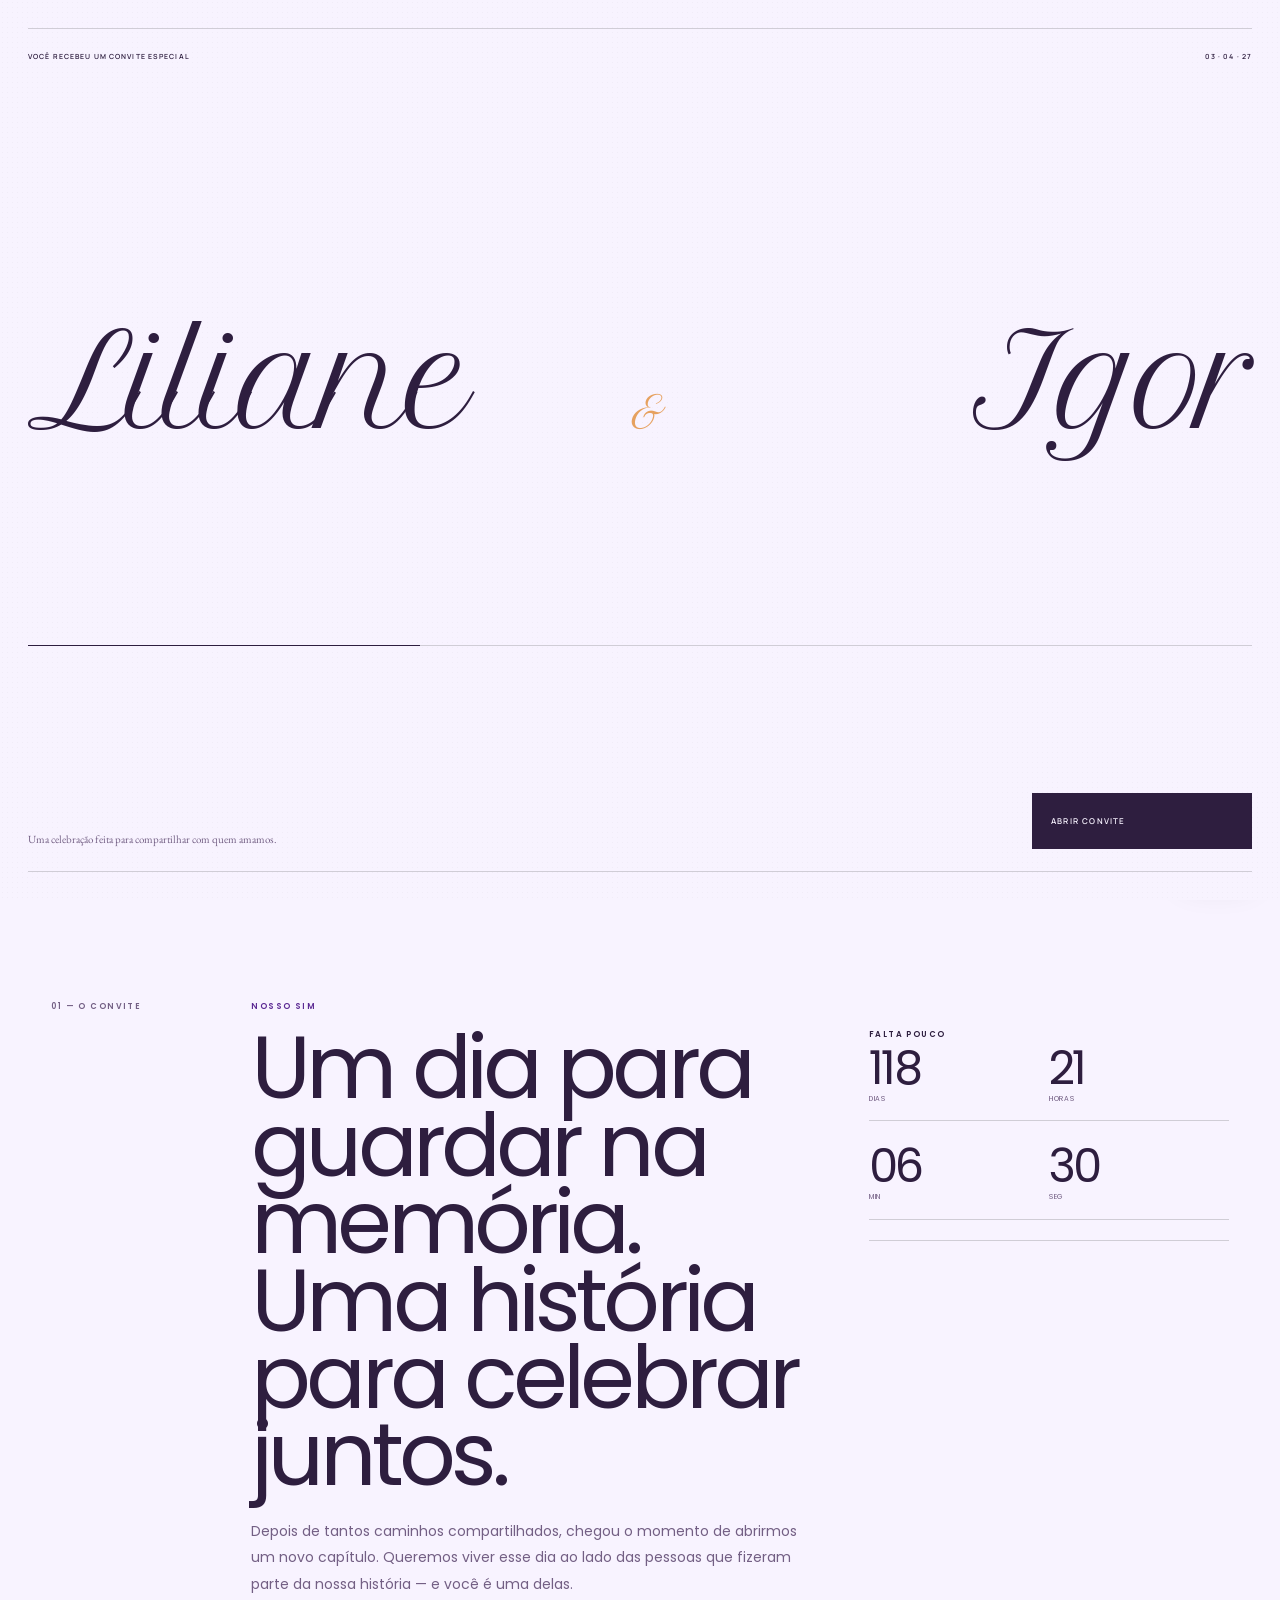
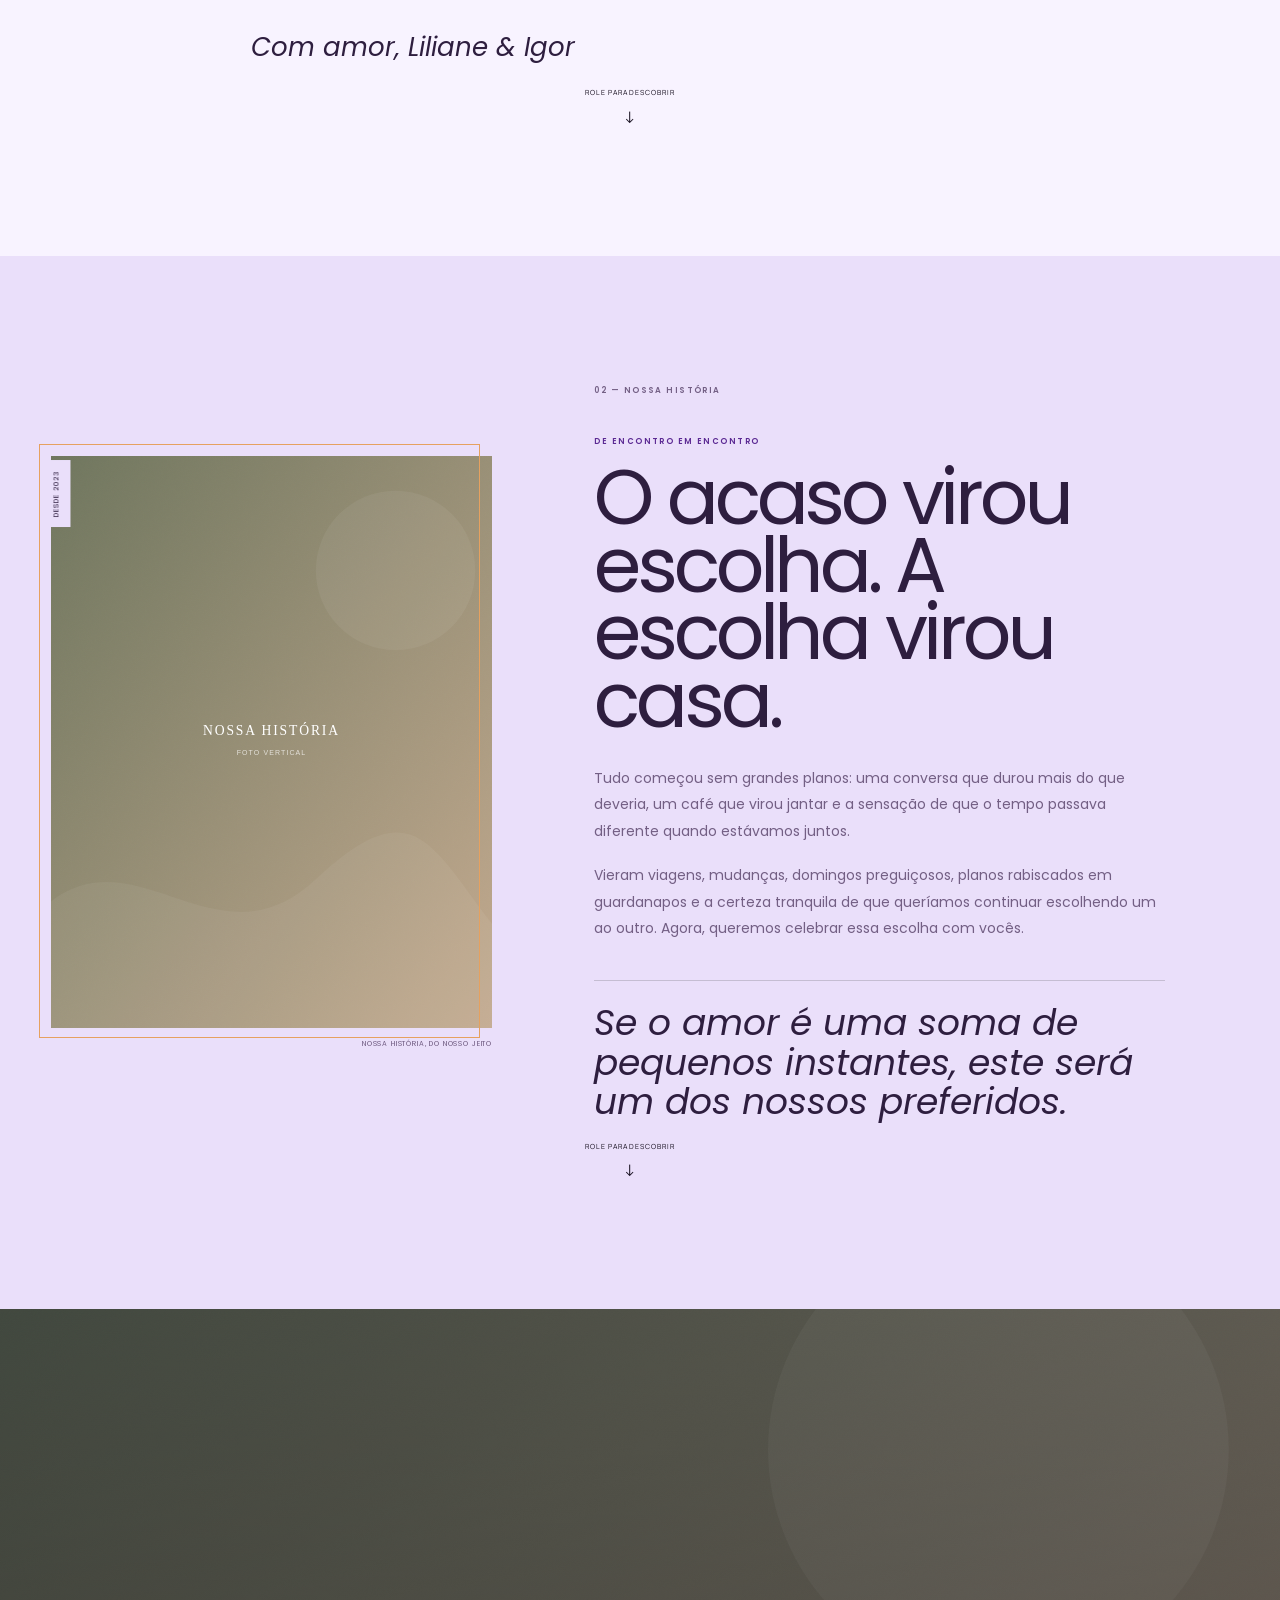
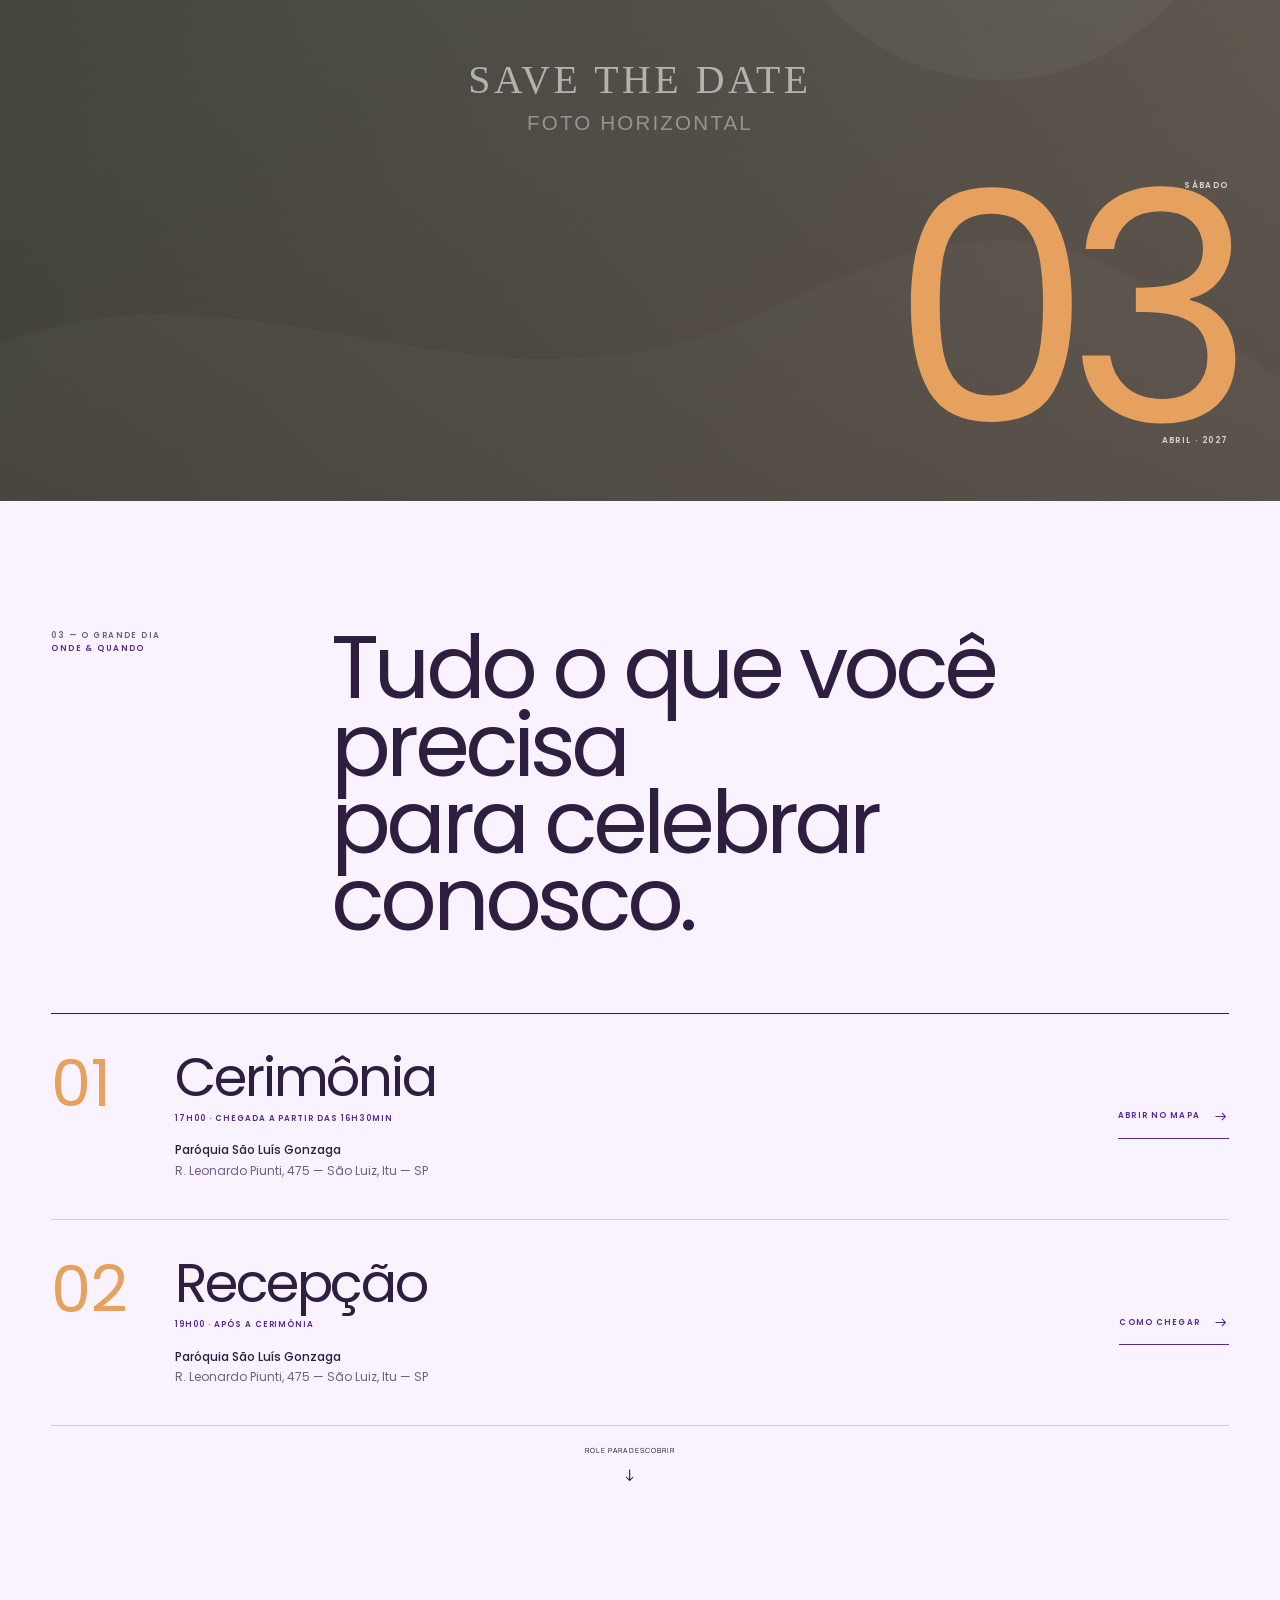
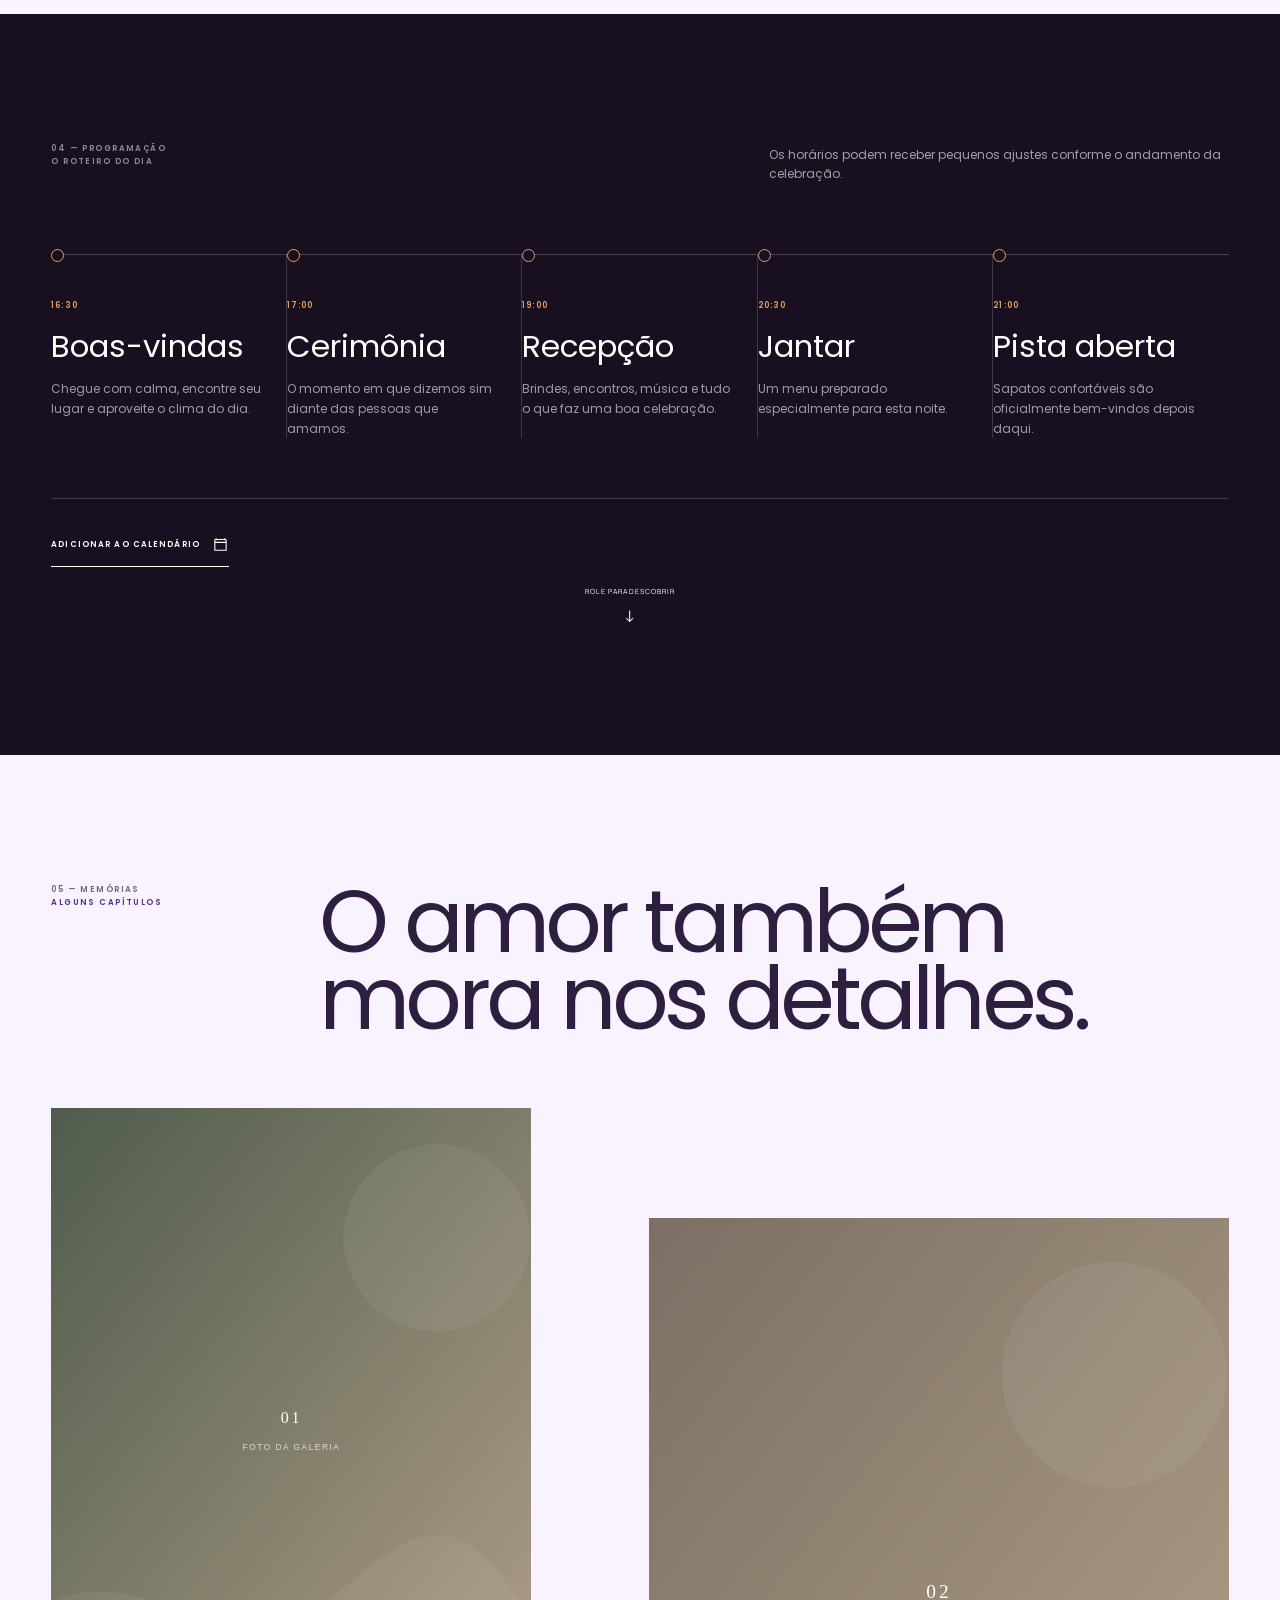
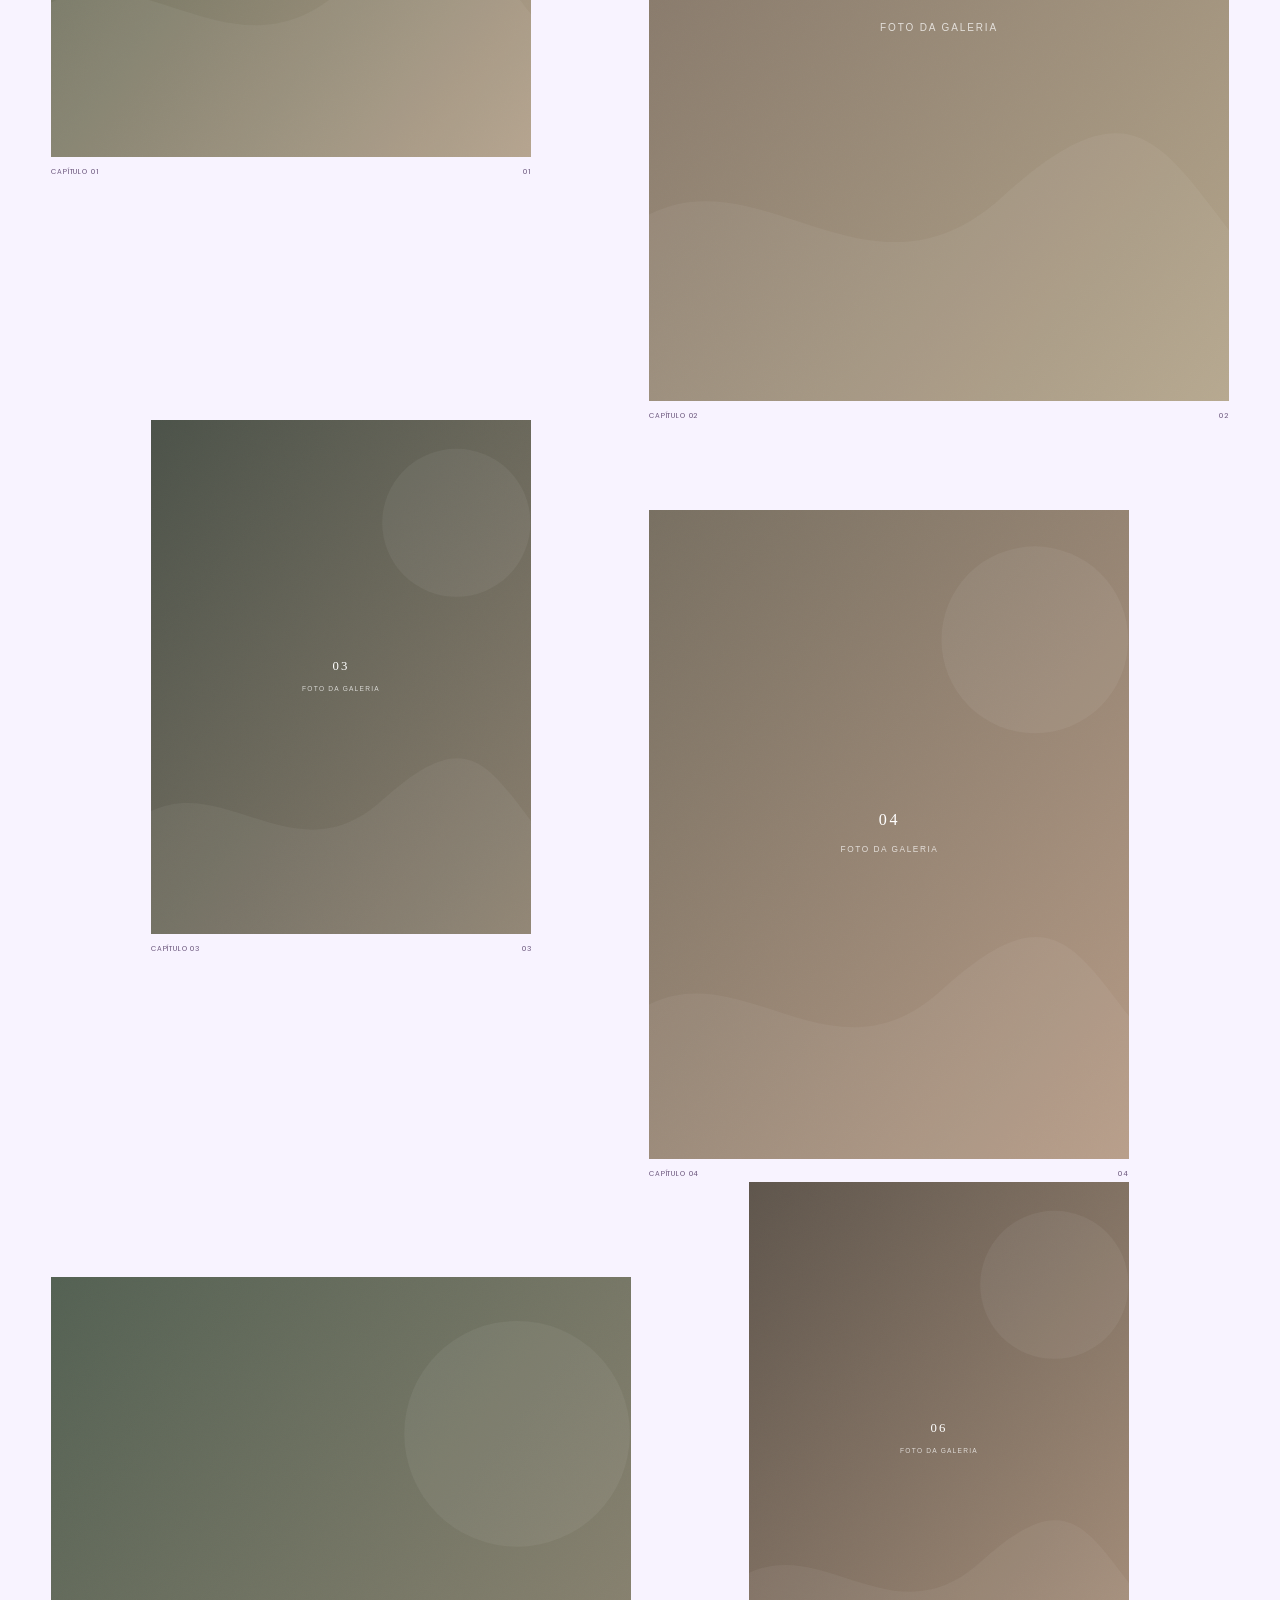
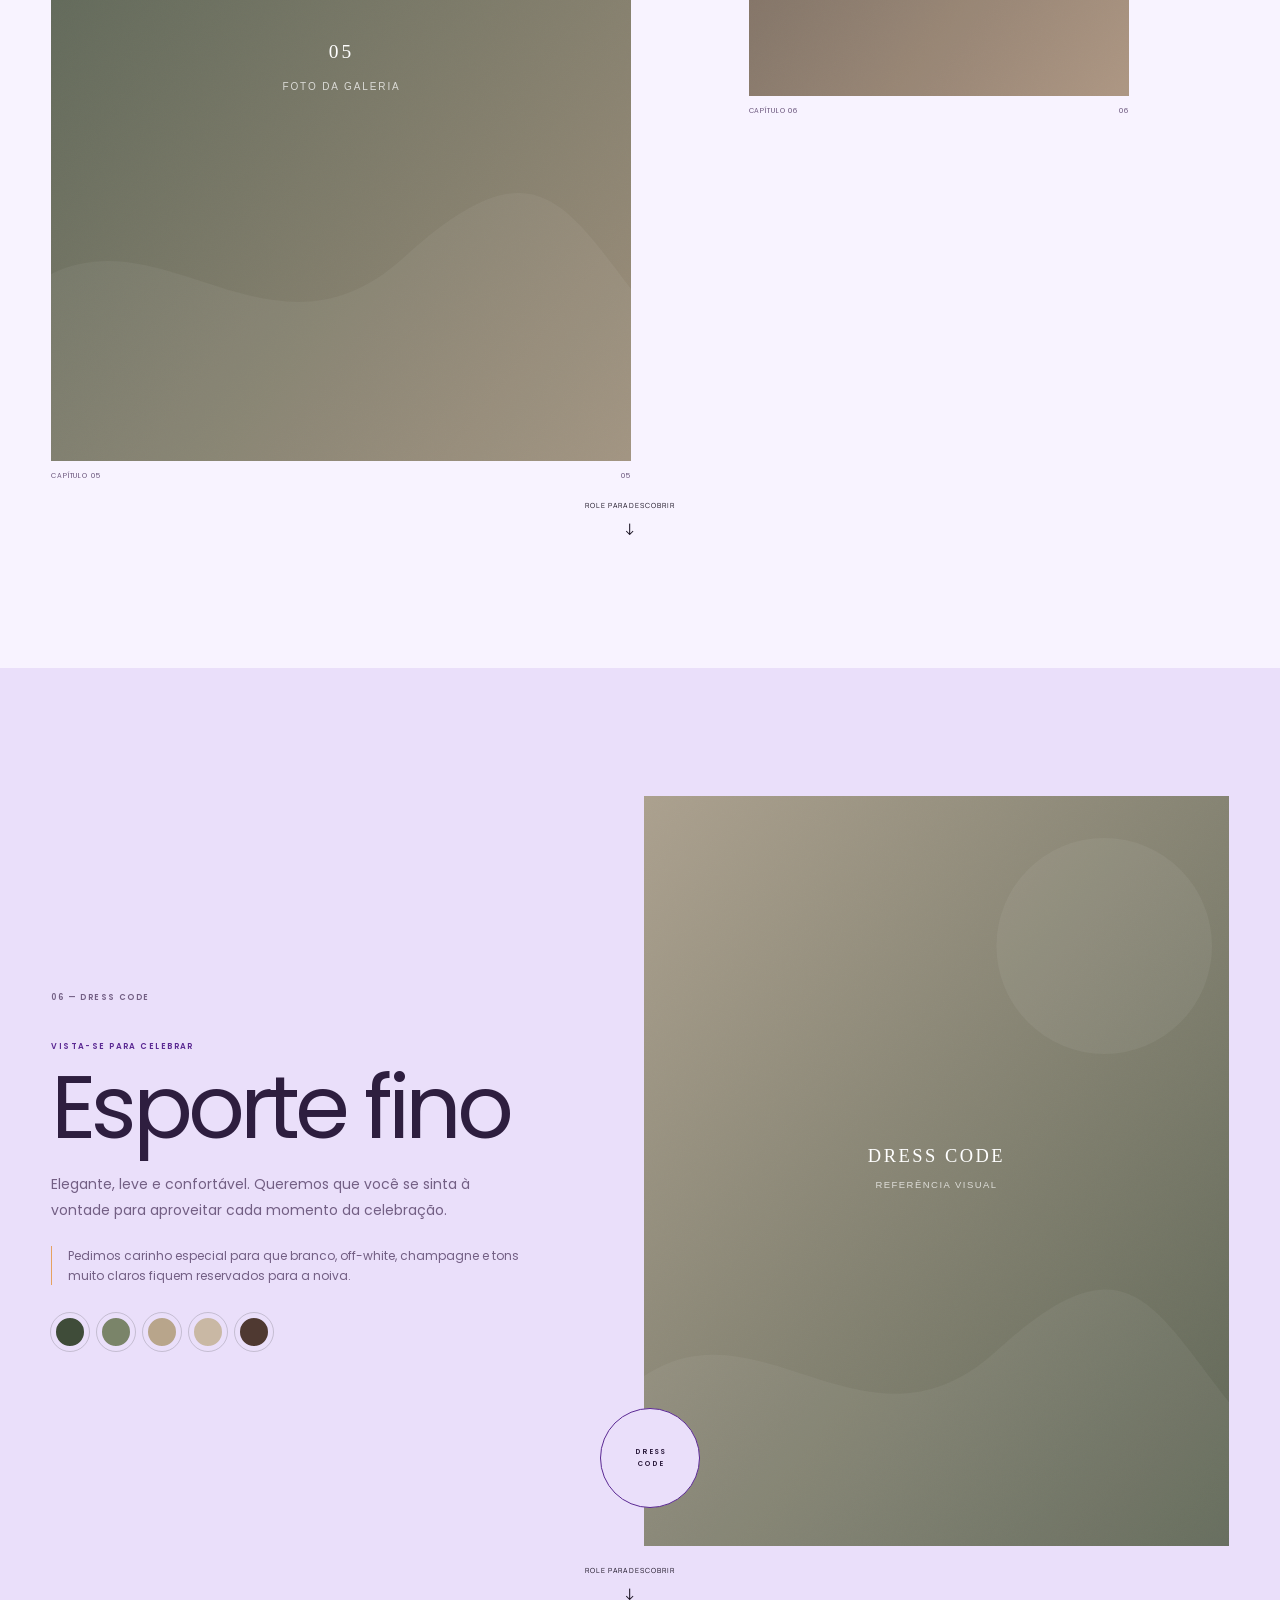
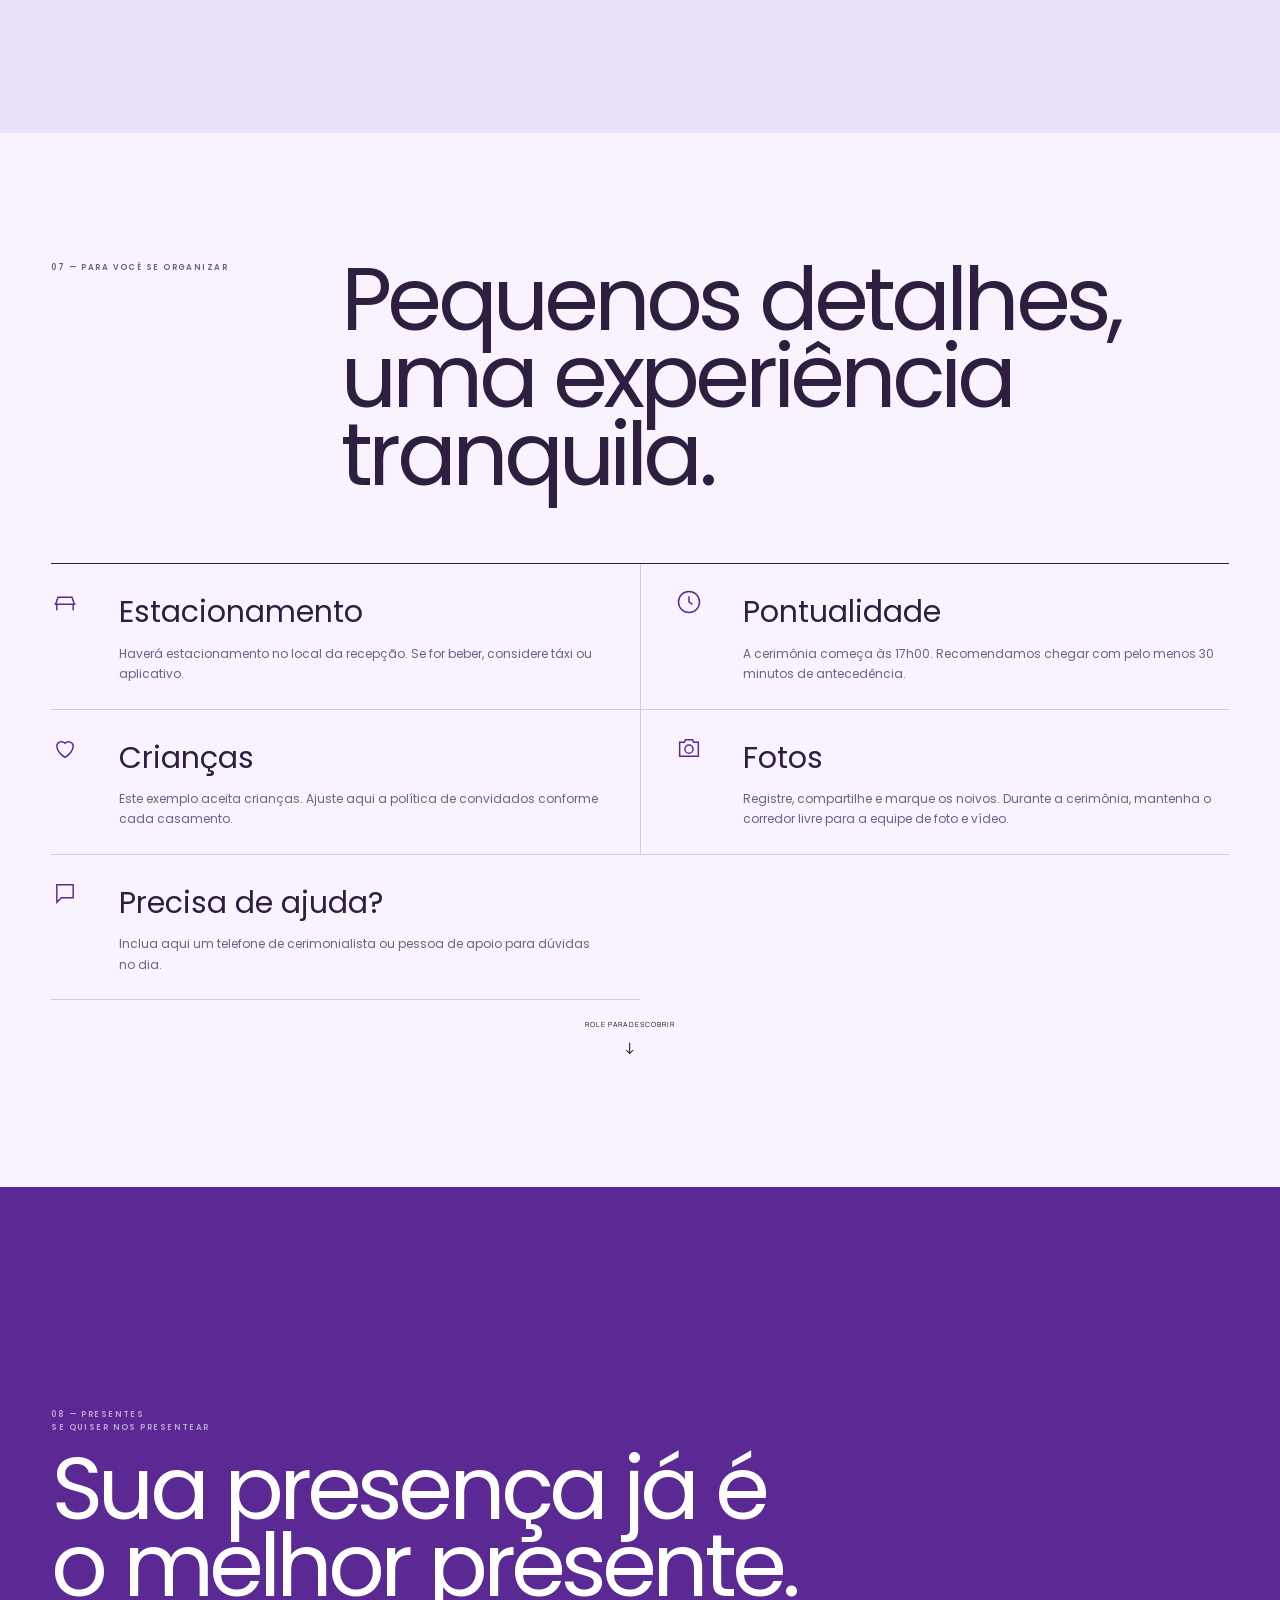
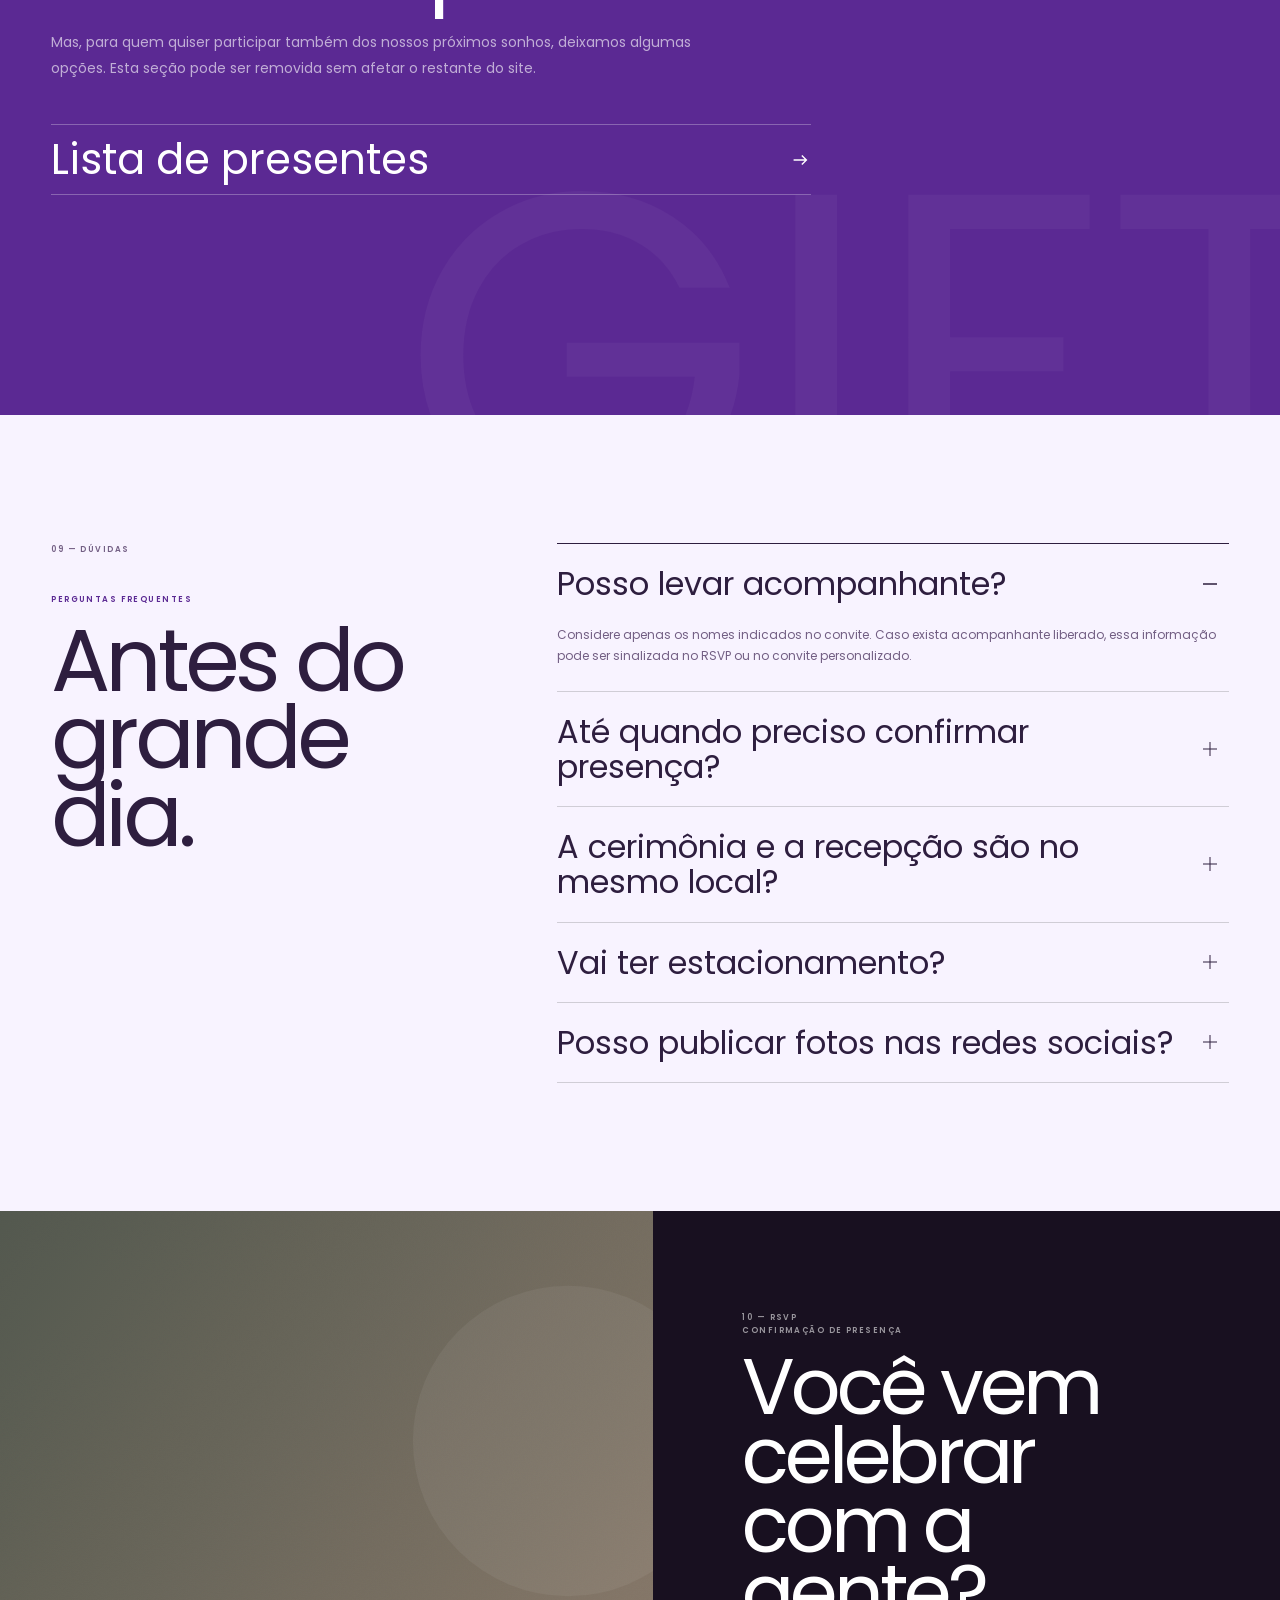
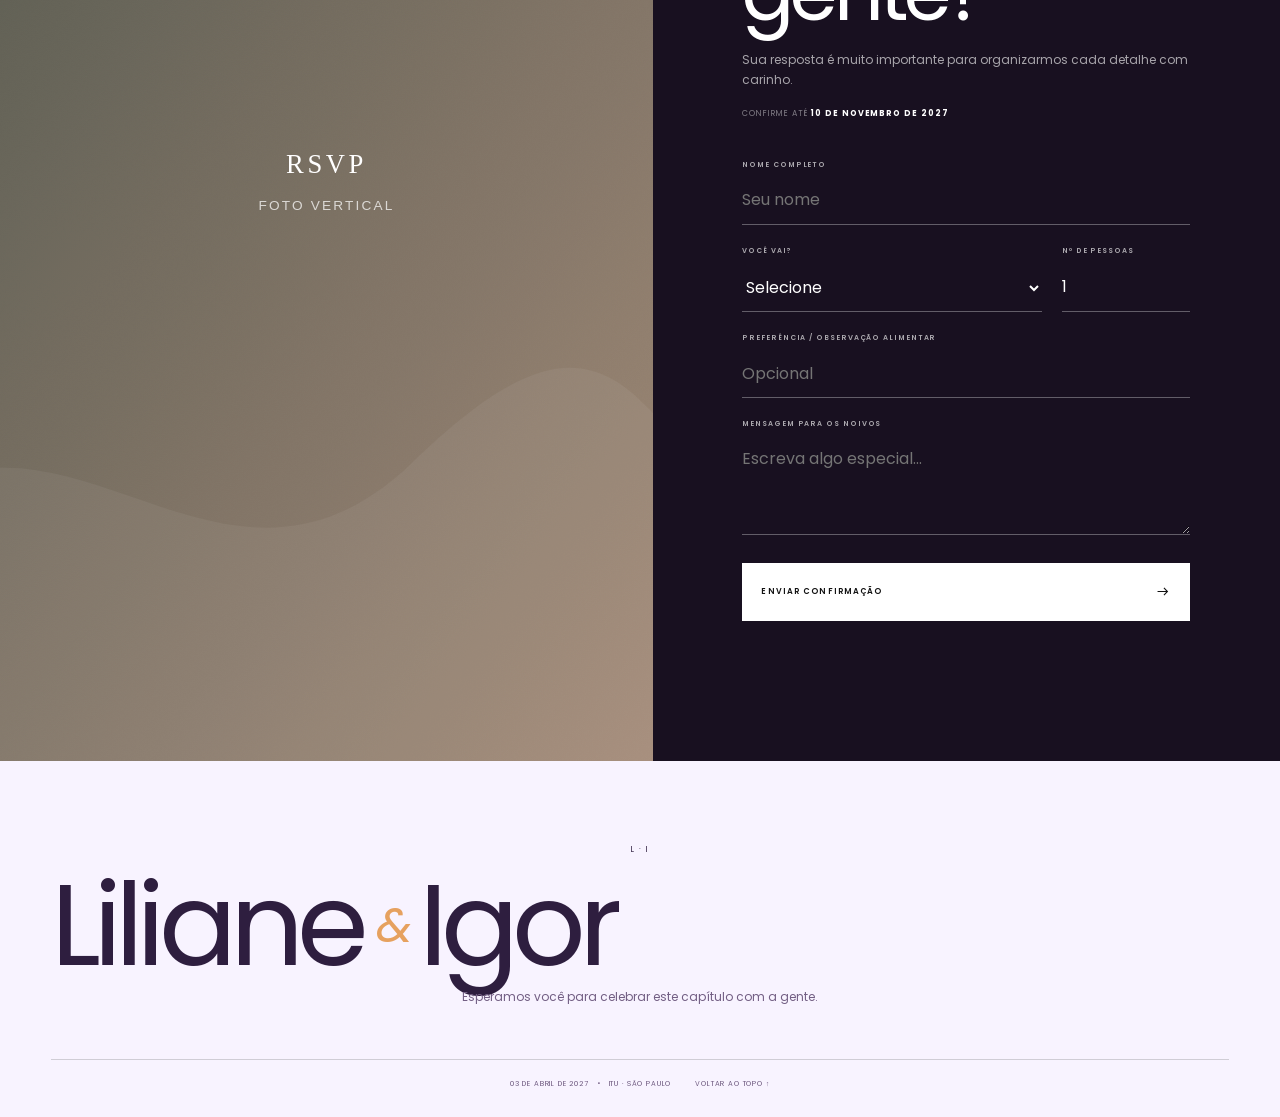
==== commit 95e76722: "Novos ajustes" ====
--- a/index.html
+++ b/index.html
@@ -1,5 +1,6 @@
 <!doctype html>
 <html lang="pt-BR">
+
 <head>
   <meta charset="utf-8">
   <meta name="viewport" content="width=device-width, initial-scale=1, viewport-fit=cover">
@@ -15,12 +16,15 @@
   <link rel="preconnect" href="https://fonts.googleapis.com">
   <link rel="preconnect" href="https://fonts.gstatic.com" crossorigin>
   <!-- Fontes disponíveis nos presets de js/config.js. O navegador baixa apenas as usadas. -->
-  <link href="https://fonts.googleapis.com/css2?family=Alex+Brush&family=Allura&family=Bodoni+Moda:opsz,wght@6..96,400;6..96,500;6..96,600&family=Cinzel:wght@400;500;600&family=Cormorant:wght@400;500;600&family=Cormorant+Garamond:ital,wght@0,400;0,500;0,600;1,400&family=Cormorant+Infant:wght@400;500;600&family=DM+Sans:wght@400;500;600&family=DM+Serif+Display:ital@0;1&family=EB+Garamond:wght@400;500;600&family=Great+Vibes&family=Imperial+Script&family=Inter:wght@400;500;600&family=Italiana&family=Italianno&family=Libre+Baskerville:wght@400;700&family=Lora:wght@400;500;600&family=Manrope:wght@400;500;600&family=Marcellus&family=Montserrat:wght@400;500;600&family=Monsieur+La+Doulaise&family=MonteCarlo&family=Mrs+Saint+Delafield&family=Parisienne&family=Petit+Formal+Script&family=Pinyon+Script&family=Playfair+Display:ital,wght@0,400;0,500;0,600;1,400&family=Poppins:wght@300;400;500;600&family=Prata&family=Roboto:wght@300;400;500;700&family=Rochester&family=Sacramento&family=Source+Sans+3:wght@400;500;600&family=Tangerine:wght@400;700&display=swap" rel="stylesheet">
+  <link
+    href="https://fonts.googleapis.com/css2?family=Alex+Brush&family=Allura&family=Bodoni+Moda:opsz,wght@6..96,400;6..96,500;6..96,600&family=Cinzel:wght@400;500;600&family=Cormorant:wght@400;500;600&family=Cormorant+Garamond:ital,wght@0,400;0,500;0,600;1,400&family=Cormorant+Infant:wght@400;500;600&family=DM+Sans:wght@400;500;600&family=DM+Serif+Display:ital@0;1&family=EB+Garamond:wght@400;500;600&family=Great+Vibes&family=Imperial+Script&family=Inter:wght@400;500;600&family=Italiana&family=Italianno&family=Libre+Baskerville:wght@400;700&family=Lora:wght@400;500;600&family=Manrope:wght@400;500;600&family=Marcellus&family=Montserrat:wght@400;500;600&family=Monsieur+La+Doulaise&family=MonteCarlo&family=Mrs+Saint+Delafield&family=Parisienne&family=Petit+Formal+Script&family=Pinyon+Script&family=Playfair+Display:ital,wght@0,400;0,500;0,600;1,400&family=Poppins:wght@300;400;500;600&family=Prata&family=Roboto:wght@300;400;500;700&family=Rochester&family=Sacramento&family=Source+Sans+3:wght@400;500;600&family=Tangerine:wght@400;700&display=swap"
+    rel="stylesheet">
 
   <link rel="stylesheet" href="css/theme.css">
   <link rel="stylesheet" href="css/styles.css">
   <link rel="stylesheet" href="css/responsive.css">
 </head>
+
 <body class="is-locked">
   <noscript>
     <div class="noscript">Este convite precisa de JavaScript habilitado para exibir os dados do casamento.</div>
@@ -55,35 +59,55 @@
           <p class="opening__hint" data-text="opening.hint"></p>
         </div>
         <button class="open-button" id="openInvitation" type="button" aria-label="Abrir convite">
-          <span class="open-button__label open-button__label--desktop" data-text="opening.buttonLabel">Abrir convite</span>
-          <span class="open-button__label open-button__label--mobile" data-text="opening.mobileDragLabel">Deslize para abrir</span>
+          <span class="open-button__label open-button__label--desktop" data-text="opening.buttonLabel">Abrir
+            convite</span>
+          <span class="open-button__label open-button__label--mobile" data-text="opening.mobileDragLabel">Deslize para
+            abrir</span>
           <span class="open-button__track" aria-hidden="true"><span></span></span>
           <span class="open-button__handle" aria-hidden="true">
-            <svg viewBox="0 0 24 24"><path d="M5 12h13M14 7l5 5-5 5"/></svg>
+            <svg viewBox="0 0 24 24">
+              <path d="M5 12h13M14 7l5 5-5 5" />
+            </svg>
           </span>
         </button>
       </div>
     </div>
   </div>
 
-  <header class="site-header" id="siteHeader">
-    <a class="brand" href="#inicio" aria-label="Voltar ao início">
-      <span class="brand__monogram" data-text="couple.initials"></span>
-      <span class="brand__date" data-text="wedding.shortDate"></span>
+  <nav class="floating-nav" id="floatingNav" aria-label="Navegação rápida">
+    <a href="#inicio" aria-label="Início">
+      <svg class="floating-nav__icon" viewBox="0 0 24 24" aria-hidden="true">
+        <path d="M3 10.8 12 3l9 7.8v9.7a.5.5 0 0 1-.5.5h-5.3v-6.4H8.8V21H3.5a.5.5 0 0 1-.5-.5v-9.7Z" />
+      </svg>
+      <span class="floating-nav__label">Início</span>
     </a>
-
-    <button class="menu-toggle" id="menuToggle" type="button" aria-expanded="false" aria-controls="mainNav">
-      <span></span><span></span>
-      <span class="sr-only">Abrir menu</span>
-    </button>
-
-    <nav class="nav" id="mainNav" aria-label="Navegação principal">
-      <a href="#historia">Nossa história</a>
-      <a href="#detalhes">O grande dia</a>
-      <a href="#galeria">Galeria</a>
-      <a href="#rsvp" class="nav__cta">Confirmar presença</a>
-    </nav>
-  </header>
+    <a href="#historia" aria-label="Nossa história">
+      <svg class="floating-nav__icon" viewBox="0 0 24 24" aria-hidden="true">
+        <path d="M12 20.5S4.5 16.2 4.5 10.3A4.3 4.3 0 0 1 12 7.4a4.3 4.3 0 0 1 7.5 2.9c0 5.9-7.5 10.2-7.5 10.2Z" />
+      </svg>
+      <span class="floating-nav__label">História</span>
+    </a>
+    <a href="#detalhes" aria-label="O grande dia">
+      <svg class="floating-nav__icon" viewBox="0 0 24 24" aria-hidden="true">
+        <path d="M12 2.8 5.5 8v13h13V8L12 2.8Zm0 4.1 2.5 2H9.5l2.5-2Zm-3.2 4.6h6.4V21H8.8v-9.5Z" />
+      </svg>
+      <span class="floating-nav__label">O dia</span>
+    </a>
+    <a href="#galeria" aria-label="Memórias">
+      <svg class="floating-nav__icon" viewBox="0 0 24 24" aria-hidden="true">
+        <path
+          d="M4 5h16a1 1 0 0 1 1 1v12a1 1 0 0 1-1 1H4a1 1 0 0 1-1-1V6a1 1 0 0 1 1-1Zm2.2 11h11.6l-3.6-4.1-2.7 3-1.8-2-3.5 3.1ZM8 10a1.7 1.7 0 1 0 0-3.4A1.7 1.7 0 0 0 8 10Z" />
+      </svg>
+      <span class="floating-nav__label">Memórias</span>
+    </a>
+    <a href="#rsvp" aria-label="Confirmar presença">
+      <svg class="floating-nav__icon" viewBox="0 0 24 24" aria-hidden="true">
+        <path
+          d="M5 3.5h14a1 1 0 0 1 1 1v15a1 1 0 0 1-1 1H5a1 1 0 0 1-1-1v-15a1 1 0 0 1 1-1Zm3 5.2 2.3 2.3L16 5.8l1.4 1.5-7.1 6.5L6.6 10 8 8.7Zm-1.4 8h10.8v-2H6.6v2Z" />
+      </svg>
+      <span class="floating-nav__label">RSVP</span>
+    </a>
+  </nav>
 
   <main>
     <section class="hero" id="inicio" aria-label="Início do convite">
@@ -102,7 +126,7 @@
       </div>
 
       <div class="hero__folio" aria-hidden="true">
-        <span>EST.</span>
+        <span>Abril</span>
         <strong data-text="wedding.day"></strong>
       </div>
 
@@ -123,16 +147,13 @@
       <div class="hero__bottom reveal">
         <a class="hero__rsvp" href="#rsvp">
           <span>RSVP</span>
-          <svg viewBox="0 0 24 24" aria-hidden="true"><path d="M5 12h13M14 7l5 5-5 5"/></svg>
+          <svg viewBox="0 0 24 24" aria-hidden="true">
+            <path d="M5 12h13M14 7l5 5-5 5" />
+          </svg>
         </a>
-        <a class="scroll-label" href="#boas-vindas">Role para descobrir <span>↓</span></a>
-      </div>
-    </section>
-
-    <div class="marquee" aria-hidden="true">
-      <div class="marquee__track" id="marqueeTrack"></div>
-    </div>
-
+        <a class="scroll-label" href="#boas-vindas" style="display: flex;align-items: center;justify-content: center;flex-direction: column;">Role para descobrir <span>↓</span></a>
+      </div>
+    </section>
     <section class="welcome section" id="boas-vindas">
       <div class="container welcome__grid">
         <div class="section-index reveal">01 — O convite</div>
@@ -152,11 +173,15 @@
           </div>
         </aside>
       </div>
+      <div class="boas-vindas-scroll"
+        style="width: 100%;display: flex;align-items: center;justify-content: center;padding: 20px 20px 0 0;">
+        <a class="scroll-label" href="#hist" style="color: var(--black);display: flex;align-items: center;justify-content: center;flex-direction: column;">Role para descobrir <span>↓</span></a>
+      </div>
     </section>
 
     <section class="story section" id="historia">
       <div class="container story__grid">
-        <div class="story__media reveal" data-speed="0.08">
+        <div class="story__media reveal" data-speed="0.08" id="hist">
           <img id="storyImage" src="assets/images/story.svg" alt="Foto do casal" loading="lazy">
           <span class="story__year" data-text="story.year"></span>
           <span class="story__caption" data-text="story.imageCaption"></span>
@@ -169,13 +194,18 @@
           <blockquote class="quote reveal" data-text="story.quote"></blockquote>
         </div>
       </div>
+      <div class="historia-scroll"
+        style="width: 100%;display: flex;align-items: center;justify-content: center;padding: 20px 20px 0 0;">
+        <a class="scroll-label" href="#breakImage-roll" style="color: var(--black);display: flex;align-items: center;justify-content: center;flex-direction: column;">Role para descobrir
+          <span>↓</span></a>
+      </div>
     </section>
 
     <section class="date-break" aria-label="Data do casamento">
       <div class="date-break__media" aria-hidden="true">
         <img id="dateBreakImage" src="assets/images/date-break.svg" alt="" loading="lazy">
       </div>
-      <div class="date-break__overlay"></div>
+      <div class="date-break__overlay" id="breakImage-roll"></div>
       <div class="date-break__content reveal">
         <span data-text="wedding.weekday"></span>
         <strong data-text="wedding.day"></strong>
@@ -194,6 +224,11 @@
         </div>
         <div class="event-grid" id="eventGrid"></div>
       </div>
+      <div class="detalhes-scroll"
+        style="width: 100%;display: flex;align-items: center;justify-content: center;padding: 20px 20px 0 0;">
+        <a class="scroll-label" href="#programacao" style="color: var(--black);display: flex;align-items: center;justify-content: center;flex-direction: column;">Role para descobrir
+          <span>↓</span></a>
+      </div>
     </section>
 
     <section class="schedule section" id="programacao">
@@ -209,13 +244,20 @@
         <div class="schedule__actions reveal">
           <button class="text-button" id="calendarButton" type="button">
             <span>Adicionar ao calendário</span>
-            <svg viewBox="0 0 24 24" aria-hidden="true"><path d="M6 3v3M18 3v3M4 9h16M5 5h14a1 1 0 0 1 1 1v14H4V6a1 1 0 0 1 1-1Z"/></svg>
+            <svg viewBox="0 0 24 24" aria-hidden="true">
+              <path d="M6 3v3M18 3v3M4 9h16M5 5h14a1 1 0 0 1 1 1v14H4V6a1 1 0 0 1 1-1Z" />
+            </svg>
           </button>
           <!-- <button class="text-button" id="shareButton" type="button">
             <span>Compartilhar convite</span>
             <svg viewBox="0 0 24 24" aria-hidden="true"><path d="M8 12h8M13 7l5 5-5 5M5 5h5M5 19h5M5 5v14"/></svg>
           </button> -->
         </div>
+        <div class="galeria-scroll"
+        style="width: 100%;display: flex;align-items: center;justify-content: center;padding: 20px 20px 0 0;">
+        <a class="scroll-label" href="#galeria-scroll" style="color: var(--white);display: flex;align-items: center;justify-content: center;flex-direction: column;">Role para descobrir
+          <span>↓</span></a>
+      </div>
       </div>
     </section>
 
@@ -223,19 +265,24 @@
       <div class="container">
         <div class="gallery__head">
           <div>
-            <div class="section-index reveal">05 — Memórias</div>
+            <div class="section-index reveal" id="galeria-scroll">05 — Memórias</div>
             <p class="eyebrow reveal">Alguns capítulos</p>
           </div>
           <h2 class="display-title reveal" data-text="gallery.title"></h2>
         </div>
         <div class="gallery__grid" id="galleryGrid"></div>
       </div>
+      <div class="dress-code-scroll"
+        style="width: 100%;display: flex;align-items: center;justify-content: center;padding: 20px 20px 0 0;">
+        <a class="scroll-label" href="#dress-scroll" style="color: var(--black);display: flex;align-items: center;justify-content: center;flex-direction: column;">Role para descobrir
+          <span>↓</span></a>
+      </div>
     </section>
 
     <section class="dress section" id="dress-code">
       <div class="container dress__grid">
         <div class="dress__copy">
-          <div class="section-index reveal">06 — Dress code</div>
+          <div class="section-index reveal" id="dress-scroll">06 — Dress code</div>
           <p class="eyebrow reveal" data-text="dressCode.eyebrow"></p>
           <h2 class="display-title reveal" data-text="dressCode.title"></h2>
           <p class="lead reveal" data-text="dressCode.text"></p>
@@ -243,19 +290,30 @@
           <div class="palette reveal" id="dressPalette" aria-label="Sugestão de paleta"></div>
         </div>
         <div class="dress__media reveal">
-          <img id="dressImage" src="assets/images/dress-code.svg" alt="Referência visual para o dress code" loading="lazy">
+          <img id="dressImage" src="assets/images/dress-code.svg" alt="Referência visual para o dress code"
+            loading="lazy">
           <span class="dress__stamp">DRESS<br>CODE</span>
         </div>
+      </div>
+      <div class="informacao-scroll"
+        style="width: 100%;display: flex;align-items: center;justify-content: center;padding: 20px 20px 0 0;">
+        <a class="scroll-label" href="#info-scroll" style="color: var(--black);display: flex;align-items: center;justify-content: center;flex-direction: column;">Role para descobrir
+          <span>↓</span></a>
       </div>
     </section>
 
     <section class="guest-info section" id="informacoes">
       <div class="container">
-        <div class="guest-info__head reveal">
+        <div class="guest-info__head reveal" id="info-scroll">
           <div class="section-index">07 — Para você se organizar</div>
           <h2 class="display-title">Pequenos detalhes,<br>uma experiência tranquila.</h2>
         </div>
         <div class="info-grid" id="infoGrid"></div>
+      </div>
+      <div class="presente-scroll"
+        style="width: 100%;display: flex;align-items: center;justify-content: center;padding: 20px 20px 0 0;">
+        <a class="scroll-label" href="#presentes" style="color: var(--black);display: flex;align-items: center;justify-content: center;flex-direction: column;">Role para descobrir
+          <span>↓</span></a>
       </div>
     </section>
 
@@ -271,6 +329,7 @@
         <div class="gift-links reveal" id="giftLinks"></div>
       </div>
     </section>
+    
 
     <section class="faq section" id="duvidas">
       <div class="container faq__grid">
@@ -324,7 +383,9 @@
             </label>
             <button class="primary-button" type="submit">
               <span data-text="rsvp.buttonLabel">Confirmar presença</span>
-              <svg viewBox="0 0 24 24" aria-hidden="true"><path d="M5 12h13M14 7l5 5-5 5"/></svg>
+              <svg viewBox="0 0 24 24" aria-hidden="true">
+                <path d="M5 12h13M14 7l5 5-5 5" />
+              </svg>
             </button>
             <p class="form-status" id="formStatus" role="status" aria-live="polite"></p>
           </form>
@@ -353,12 +414,14 @@
 
   <div class="lightbox" id="lightbox" aria-hidden="true" role="dialog" aria-modal="true" aria-label="Galeria ampliada">
     <button class="lightbox__close" id="lightboxClose" type="button" aria-label="Fechar galeria">×</button>
-    <button class="lightbox__nav lightbox__nav--prev" id="lightboxPrev" type="button" aria-label="Foto anterior">←</button>
+    <button class="lightbox__nav lightbox__nav--prev" id="lightboxPrev" type="button"
+      aria-label="Foto anterior">←</button>
     <figure>
       <img id="lightboxImage" src="" alt="">
       <figcaption id="lightboxCaption"></figcaption>
     </figure>
-    <button class="lightbox__nav lightbox__nav--next" id="lightboxNext" type="button" aria-label="Próxima foto">→</button>
+    <button class="lightbox__nav lightbox__nav--next" id="lightboxNext" type="button"
+      aria-label="Próxima foto">→</button>
   </div>
 
   <button class="music-button" id="musicButton" type="button" aria-label="Reproduzir música" hidden>
@@ -367,41 +430,8 @@
   </button>
   <audio id="backgroundMusic" preload="none"></audio>
 
-  <div class="quick-actions" id="quickActions" aria-label="Atalhos do convite">
-    <button class="quick-actions__sections" id="sectionNavButton" type="button" aria-expanded="false" aria-controls="sectionSheet">
-      <span class="quick-actions__icon" aria-hidden="true"><i></i><i></i><i></i></span>
-      <span>Seções</span>
-    </button>
-    <a class="quick-actions__top" id="backToTop" href="#inicio" aria-label="Voltar ao topo">↑</a>
-  </div>
-
-  <div class="section-sheet" id="sectionSheet" aria-hidden="true">
-    <button class="section-sheet__backdrop" type="button" data-sheet-close aria-label="Fechar menu de seções"></button>
-    <div class="section-sheet__panel" role="dialog" aria-modal="true" aria-labelledby="sectionSheetTitle">
-      <div class="section-sheet__head">
-        <div>
-          <span class="mini-label">Navegação rápida</span>
-          <h2 id="sectionSheetTitle">Ir para uma seção</h2>
-        </div>
-        <button class="section-sheet__close" type="button" data-sheet-close aria-label="Fechar">×</button>
-      </div>
-      <nav class="section-sheet__nav" aria-label="Seções do convite">
-        <a href="#inicio"><span>01</span>Início</a>
-        <a href="#boas-vindas"><span>02</span>O convite</a>
-        <a href="#historia"><span>03</span>Nossa história</a>
-        <a href="#detalhes"><span>04</span>O grande dia</a>
-        <a href="#programacao"><span>05</span>Programação</a>
-        <a href="#galeria"><span>06</span>Galeria</a>
-        <a href="#dress-code"><span>07</span>Dress code</a>
-        <a href="#informacoes"><span>08</span>Informações</a>
-        <a href="#presentes"><span>09</span>Presentes</a>
-        <a href="#duvidas"><span>10</span>Dúvidas</a>
-        <a href="#rsvp" class="section-sheet__rsvp"><span>11</span>Confirmar presença</a>
-      </nav>
-    </div>
-  </div>
-
   <script src="js/config.js"></script>
   <script src="js/main.js" defer></script>
 </body>
-</html>
+
+</html>
--- a/css/theme.css
+++ b/css/theme.css
@@ -31,6 +31,17 @@
   --white: #fffdf8;
   --black: #151713;
 
+  /* Textos sobre fotografia: definidos por `photoText` em js/config.js. */
+  --photo-opening-text: #fffdf8;
+  --photo-opening-muted: rgba(255,255,255,.76);
+  --photo-opening-accent: #b38f72;
+  --photo-hero-text: #fffdf8;
+  --photo-hero-muted: rgba(255,255,255,.70);
+  --photo-hero-accent: #b38f72;
+  --photo-date-break-text: #fffdf8;
+  --photo-date-break-muted: rgba(255,255,255,.76);
+  --photo-date-break-accent: #b38f72;
+
   /* Tipografia do conteúdo geral. */
   --font-display: "Bodoni Moda", Georgia, serif;
   --font-body: "Manrope", Arial, sans-serif;
--- a/css/styles.css
+++ b/css/styles.css
@@ -3,210 +3,2000 @@
    Linguagem visual autoral / mobile-first
    ============================================================ */
 
-*{box-sizing:border-box}html{scroll-behavior:smooth;background:var(--paper);scroll-padding-top:72px}body{margin:0;background:var(--paper);color:var(--ink);font-family:var(--font-body);font-size:15px;line-height:1.65;overflow-x:hidden}body.is-locked,body.sheet-open{overflow:hidden}img{display:block;max-width:100%}button,input,select,textarea{font:inherit;color:inherit}button,a{-webkit-tap-highlight-color:transparent}a{color:inherit}.sr-only{position:absolute!important;width:1px!important;height:1px!important;padding:0!important;margin:-1px!important;overflow:hidden!important;clip:rect(0,0,0,0)!important;white-space:nowrap!important;border:0!important}.noscript{position:fixed;z-index:9999;inset:0 0 auto;padding:12px 18px;background:#111;color:#fff;text-align:center}.container{width:min(calc(100% - (var(--gutter)*2)),var(--container));margin-inline:auto}.section{position:relative;padding:var(--section-y) 0}.progress{position:fixed;z-index:500;top:0;left:0;width:100%;height:2px;pointer-events:none}.progress span{display:block;width:0;height:100%;background:var(--accent-warm)}
+* {
+  box-sizing: border-box
+}
+
+html {
+  scroll-behavior: smooth;
+  background: var(--paper);
+  scroll-padding-top: 72px
+}
+
+body {
+  margin: 0;
+  background: var(--paper);
+  color: var(--ink);
+  font-family: var(--font-body);
+  font-size: 15px;
+  line-height: 1.65;
+  overflow-x: hidden
+}
+
+body.is-locked,
+body.sheet-open {
+  overflow: hidden
+}
+
+img {
+  display: block;
+  max-width: 100%
+}
+
+button,
+input,
+select,
+textarea {
+  font: inherit;
+  color: inherit
+}
+
+button,
+a {
+  -webkit-tap-highlight-color: transparent
+}
+
+a {
+  color: inherit
+}
+
+.sr-only {
+  position: absolute !important;
+  width: 1px !important;
+  height: 1px !important;
+  padding: 0 !important;
+  margin: -1px !important;
+  overflow: hidden !important;
+  clip: rect(0, 0, 0, 0) !important;
+  white-space: nowrap !important;
+  border: 0 !important
+}
+
+.noscript {
+  position: fixed;
+  z-index: 9999;
+  inset: 0 0 auto;
+  padding: 12px 18px;
+  background: #111;
+  color: #fff;
+  text-align: center
+}
+
+.container {
+  width: min(calc(100% - (var(--gutter)*2)), var(--container));
+  margin-inline: auto
+}
+
+.section {
+  position: relative;
+  padding: var(--section-y) 0
+}
+
+.progress {
+  position: fixed;
+  z-index: 500;
+  top: 0;
+  left: 0;
+  width: 100%;
+  height: 2px;
+  pointer-events: none
+}
+
+.progress span {
+  display: block;
+  width: 0;
+  height: 100%;
+  background: var(--accent-warm)
+}
+
+/* Floating navigation — aparece somente depois da primeira tela. */
+.floating-nav {
+  position: fixed;
+  z-index: 520;
+  top: max(10px, env(safe-area-inset-top));
+  left: 12px;
+  right: 12px;
+  display: grid;
+  grid-template-columns: repeat(5, minmax(0, 1fr));
+  gap: 3px;
+  padding: 6px;
+  border: 1px solid color-mix(in srgb, var(--ink) 12%, transparent);
+  border-radius: 999px;
+  background: color-mix(in srgb, var(--paper) 84%, transparent);
+  box-shadow: 0 12px 36px rgba(20, 20, 18, .10);
+  backdrop-filter: blur(16px);
+  -webkit-backdrop-filter: blur(16px);
+  opacity: 0;
+  visibility: hidden;
+  pointer-events: none;
+  transform: translateY(-10px);
+  transition: opacity .35s ease, transform .35s ease, visibility .35s ease
+}
+
+.floating-nav.is-visible {
+  opacity: 1;
+  visibility: visible;
+  pointer-events: auto;
+  transform: none
+}
+
+.floating-nav a {
+  position: relative;
+  display: flex;
+  align-items: center;
+  justify-content: center;
+  min-width: 0;
+  min-height: 42px;
+  border-radius: 999px;
+  color: var(--ink);
+  text-decoration: none;
+  transition: background-color .24s ease, color .24s ease, transform .18s ease
+}
+
+.floating-nav a:active {
+  transform: scale(.94)
+}
+
+.floating-nav a.is-active {
+  background: color-mix(in srgb, var(--accent) 14%, transparent);
+  color: var(--accent-dark)
+}
+
+.floating-nav__icon {
+  width: 19px;
+  height: 19px;
+  fill: currentColor;
+  opacity: .84
+}
+
+.floating-nav__label {
+  display: none
+}
+
+#historia,
+#detalhes,
+#galeria,
+#rsvp {
+  scroll-margin-top: 76px
+}
 
 /* Shared editorial type */
-.section-index,.eyebrow,.mini-label{font-family:var(--font-ui);font-size:8px;font-weight:600;letter-spacing:.18em;text-transform:uppercase}.section-index{color:var(--ink-soft)}.eyebrow{margin:0 0 16px;color:var(--accent-dark)}.display-title{max-width:920px;margin:0;font-family:var(--font-display);font-size:clamp(46px,13vw,76px);font-weight:400;letter-spacing:-.055em;line-height:.88}.lead{max-width:680px;margin:24px 0 0;color:var(--ink-soft);font-size:14px;line-height:1.9}.signature{margin-top:28px;font-family:var(--font-display);font-size:26px;font-style:italic}.text-link,.text-button{display:inline-flex;align-items:center;gap:12px;min-height:44px;padding:0;border:0;border-bottom:1px solid currentColor;background:none;color:var(--accent-dark);font-family:var(--font-ui);font-size:8px;font-weight:600;letter-spacing:.14em;text-decoration:none;text-transform:uppercase;cursor:pointer}.text-link svg,.text-button svg,.gift-link svg,.hero__rsvp svg,.open-button svg,.primary-button svg{width:17px;fill:none;stroke:currentColor;stroke-width:1.5}.reveal{opacity:0;transform:translateY(22px);transition:opacity .8s var(--ease),transform .8s var(--ease)}.reveal.is-visible{opacity:1;transform:none}
+.section-index,
+.eyebrow,
+.mini-label {
+  font-family: var(--font-ui);
+  font-size: 8px;
+  font-weight: 600;
+  letter-spacing: .18em;
+  text-transform: uppercase
+}
+
+.section-index {
+  color: var(--ink-soft)
+}
+
+.eyebrow {
+  margin: 0 0 16px;
+  color: var(--accent-dark)
+}
+
+.display-title {
+  max-width: 920px;
+  margin: 0;
+  font-family: var(--font-display);
+  font-size: clamp(46px, 13vw, 76px);
+  font-weight: 400;
+  letter-spacing: -.055em;
+  line-height: .88
+}
+
+.lead {
+  max-width: 680px;
+  margin: 24px 0 0;
+  color: var(--ink-soft);
+  font-size: 14px;
+  line-height: 1.9
+}
+
+.signature {
+  margin-top: 28px;
+  font-family: var(--font-display);
+  font-size: 26px;
+  font-style: italic
+}
+
+.text-link,
+.text-button {
+  display: inline-flex;
+  align-items: center;
+  gap: 12px;
+  min-height: 44px;
+  padding: 0;
+  border: 0;
+  border-bottom: 1px solid currentColor;
+  background: none;
+  color: var(--accent-dark);
+  font-family: var(--font-ui);
+  font-size: 8px;
+  font-weight: 600;
+  letter-spacing: .14em;
+  text-decoration: none;
+  text-transform: uppercase;
+  cursor: pointer
+}
+
+.text-link svg,
+.text-button svg,
+.gift-link svg,
+.hero__rsvp svg,
+.open-button svg,
+.primary-button svg {
+  width: 17px;
+  fill: none;
+  stroke: currentColor;
+  stroke-width: 1.5
+}
+
+.reveal {
+  opacity: 0;
+  transform: translateY(22px);
+  transition: opacity .8s var(--ease), transform .8s var(--ease)
+}
+
+.reveal.is-visible {
+  opacity: 1;
+  transform: none
+}
 
 /* Opening: typographic invitation instead of envelope */
-.opening{font-family:var(--font-hero-body);position:fixed;z-index:1000;inset:0;display:grid;min-height:100dvh;padding:max(22px,env(safe-area-inset-top)) max(18px,env(safe-area-inset-right)) max(22px,env(safe-area-inset-bottom)) max(18px,env(safe-area-inset-left));background:var(--paper);transition:opacity .8s var(--ease),visibility .8s}.opening.is-hidden{opacity:0;visibility:hidden;pointer-events:none}.opening__grain{position:absolute;inset:0;opacity:.32;pointer-events:none;background-image:radial-gradient(rgba(20,20,18,.09) .55px,transparent .55px);background-size:5px 5px}.opening__edition{position:absolute;top:50%;right:-66px;transform:rotate(90deg);color:var(--ink-soft);font-family:var(--font-hero-ui);font-size:7px;letter-spacing:.25em}.opening__inner{position:relative;display:flex;flex-direction:column;justify-content:space-between;width:100%;min-height:calc(100dvh - 44px);border-top:1px solid var(--line);border-bottom:1px solid var(--line);padding:16px 0}.opening__topline{display:flex;justify-content:space-between;gap:16px}.opening__eyebrow,.opening__date{margin:0;font-family:var(--font-hero-ui);font-size:7px;font-weight:600;letter-spacing:.16em;text-transform:uppercase}.opening__date{white-space:nowrap}.opening__names{display:grid;margin:12vh 0 8vh;font-family:var(--font-hero-display);font-size:clamp(62px,20vw,104px);font-weight:400;letter-spacing:-.07em;line-height:.72}.opening__names span:last-child{text-align:right}.opening__names i{justify-self:center;margin:-.06em 0;font-size:.55em;font-weight:400;color:var(--accent-warm)}.opening__rule{height:1px;background:var(--line);overflow:hidden}.opening__rule span{display:block;width:32%;height:100%;background:var(--ink);animation:openingRule 2.3s ease-in-out infinite alternate}@keyframes openingRule{to{transform:translateX(210%)}}.opening__bottom{display:grid;gap:24px;padding-top:24px}.opening__guest{margin:0 0 6px;font-family:var(--font-hero-display);font-size:20px}.opening__hint{max-width:360px;margin:0;color:var(--ink-soft);font-size:11px;line-height:1.7}.open-button{display:flex;align-items:center;justify-content:space-between;width:100%;min-height:56px;padding:0 18px;border:1px solid var(--ink);background:var(--ink);color:var(--paper);font-family:var(--font-hero-ui);font-size:8px;font-weight:600;letter-spacing:.15em;text-transform:uppercase;cursor:pointer}.opening.is-opening .opening__names{transform:scale(.96);opacity:0;transition:.65s var(--ease)}
+.opening {
+  font-family: var(--font-hero-body);
+  position: fixed;
+  z-index: 1000;
+  inset: 0;
+  display: grid;
+  min-height: 100dvh;
+  padding: max(22px, env(safe-area-inset-top)) max(18px, env(safe-area-inset-right)) max(22px, env(safe-area-inset-bottom)) max(18px, env(safe-area-inset-left));
+  background: var(--paper);
+  transition: opacity .8s var(--ease), visibility .8s
+}
+
+.opening.is-hidden {
+  opacity: 0;
+  visibility: hidden;
+  pointer-events: none
+}
+
+.opening__grain {
+  position: absolute;
+  inset: 0;
+  opacity: .32;
+  pointer-events: none;
+  background-image: radial-gradient(rgba(20, 20, 18, .09) .55px, transparent .55px);
+  background-size: 5px 5px
+}
+
+.opening__edition {
+  position: absolute;
+  top: 50%;
+  right: -66px;
+  transform: rotate(90deg);
+  color: var(--ink-soft);
+  font-family: var(--font-hero-ui);
+  font-size: 7px;
+  letter-spacing: .25em
+}
+
+.opening__inner {
+  position: relative;
+  display: flex;
+  flex-direction: column;
+  justify-content: space-between;
+  width: 100%;
+  min-height: calc(100dvh - 44px);
+  border-top: 1px solid var(--line);
+  border-bottom: 1px solid var(--line);
+  padding: 16px 0
+}
+
+.opening__topline {
+  display: flex;
+  justify-content: space-between;
+  gap: 16px
+}
+
+.opening__eyebrow,
+.opening__date {
+  margin: 0;
+  font-family: var(--font-hero-ui);
+  font-size: 7px;
+  font-weight: 600;
+  letter-spacing: .16em;
+  text-transform: uppercase
+}
+
+.opening__date {
+  white-space: nowrap
+}
+
+.opening__names {
+  display: grid;
+  margin: 12vh 0 8vh;
+  font-family: var(--font-hero-display);
+  font-size: clamp(62px, 20vw, 104px);
+  font-weight: 400;
+  letter-spacing: -.07em;
+  line-height: .72
+}
+
+.opening__names span:last-child {
+  text-align: right
+}
+
+.opening__names i {
+  justify-self: center;
+  margin: -.06em 0;
+  font-size: .55em;
+  font-weight: 400;
+  color: var(--accent-warm)
+}
+
+.opening__rule {
+  height: 1px;
+  background: var(--line);
+  overflow: hidden
+}
+
+.opening__rule span {
+  display: block;
+  width: 32%;
+  height: 100%;
+  background: var(--ink);
+  animation: openingRule 2.3s ease-in-out infinite alternate
+}
+
+@keyframes openingRule {
+  to {
+    transform: translateX(210%)
+  }
+}
+
+.opening__bottom {
+  display: grid;
+  gap: 24px;
+  padding-top: 24px
+}
+
+.opening__guest {
+  margin: 0 0 6px;
+  font-family: var(--font-hero-display);
+  font-size: 20px
+}
+
+.opening__hint {
+  max-width: 360px;
+  margin: 0;
+  color: var(--ink-soft);
+  font-size: 11px;
+  line-height: 1.7
+}
+
+.open-button {
+  display: flex;
+  align-items: center;
+  justify-content: space-between;
+  width: 100%;
+  min-height: 56px;
+  padding: 0 18px;
+  border: 1px solid var(--ink);
+  background: var(--ink);
+  color: var(--paper);
+  font-family: var(--font-hero-ui);
+  font-size: 8px;
+  font-weight: 600;
+  letter-spacing: .15em;
+  text-transform: uppercase;
+  cursor: pointer
+}
+
+.opening.is-opening .opening__names {
+  transform: scale(.96);
+  opacity: 0;
+  transition: .65s var(--ease)
+}
 
 /* Header + navigation */
-.site-header{position:fixed;z-index:180;top:0;left:0;right:0;display:flex;align-items:center;justify-content:space-between;min-height:66px;padding:10px var(--gutter);color:#fff;transition:transform .35s ease,background .35s ease,color .35s ease,border .35s ease}.site-header.is-hidden{transform:translateY(-110%)}.site-header.is-scrolled{background:color-mix(in srgb,var(--paper) 94%,transparent);color:var(--ink);border-bottom:1px solid var(--line);backdrop-filter:blur(16px)}.brand{display:flex;align-items:center;gap:12px;text-decoration:none}.brand__monogram{font-family:var(--font-display);font-size:21px}.brand__date{display:none;font-family:var(--font-ui);font-size:7px;letter-spacing:.13em}.menu-toggle{display:grid;align-content:center;gap:5px;width:46px;height:46px;padding:0 12px;border:0;background:none;color:inherit;cursor:pointer}.menu-toggle>span:not(.sr-only){display:block;height:1px;background:currentColor}.menu-toggle>span:nth-child(1){width:100%}.menu-toggle>span:nth-child(2){width:62%;margin-left:auto}.nav{position:fixed;z-index:-1;inset:0;display:flex;flex-direction:column;justify-content:center;padding:80px 28px;background:var(--black);color:var(--white);opacity:0;visibility:hidden;transform:translateY(-12px);transition:.35s ease}.menu-open .nav{opacity:1;visibility:visible;transform:none}.nav a{padding:12px 0;border-bottom:1px solid rgba(255,255,255,.18);font-family:var(--font-display);font-size:11vw;line-height:1;text-decoration:none}.nav__cta{color:var(--accent-warm)}.menu-open .site-header{color:#fff}
 
 /* Hero */
-.hero{font-family:var(--font-hero-body);position:relative;min-height:100svh;display:flex;flex-direction:column;justify-content:space-between;padding:88px var(--gutter) max(26px,env(safe-area-inset-bottom));overflow:hidden;background:#161612;color:#fff}.hero__media{position:absolute;inset:0}.hero__media img{width:100%;height:100%;object-fit:cover;filter:saturate(.82) contrast(1.03)}.hero__veil{position:absolute;inset:0;background:linear-gradient(180deg,rgba(10,10,8,.35),rgba(10,10,8,.04) 32%,rgba(10,10,8,.15) 58%,rgba(10,10,8,.64))}.hero__ornament{display:none}.hero__topline{position:relative;z-index:1;display:flex;align-items:center;gap:12px;font-family:var(--font-hero-ui);font-size:7px;font-weight:600;letter-spacing:.16em;text-transform:uppercase}.hero__line{flex:1;height:1px;background:rgba(255,255,255,.48)}.hero__folio{position:absolute;z-index:1;right:var(--gutter);top:28%;display:grid;justify-items:end;color:rgba(255,255,255,.8);font-family:var(--font-hero-ui);font-size:7px;letter-spacing:.18em}.hero__folio strong{margin-top:6px;font-family:var(--font-hero-display);font-size:56px;font-weight:400;letter-spacing:-.05em}.hero__content{position:relative;z-index:1;align-self:stretch;margin-top:auto;padding-bottom:8vh}.hero__pretitle{margin:0 0 16px;font-family:var(--font-hero-ui);font-size:7px;font-weight:600;letter-spacing:.18em;text-transform:uppercase}.hero__names{display:grid;margin:0;font-family:var(--font-hero-display);font-size:clamp(76px,22vw,128px);font-weight:400;letter-spacing:-.075em;line-height:.69}.hero__names span:last-of-type{padding-left:14vw}.hero__names i{justify-self:center;margin:-.03em 0;color:var(--accent-warm);font-size:.42em;font-weight:400}.hero__meta{display:flex;gap:8px;margin-top:24px;font-family:var(--font-hero-ui);font-size:8px;font-weight:600;letter-spacing:.12em;text-transform:uppercase}.hero__bottom{position:relative;z-index:1;display:flex;align-items:flex-end;justify-content:space-between;gap:18px}.hero__rsvp{display:flex;align-items:center;gap:14px;min-height:44px;text-decoration:none;font-family:var(--font-hero-ui);font-size:8px;font-weight:600;letter-spacing:.14em}.scroll-label{max-width:110px;color:rgba(255,255,255,.66);font-family:var(--font-hero-ui);font-size:7px;line-height:1.45;letter-spacing:.14em;text-align:right;text-decoration:none;text-transform:uppercase}.scroll-label span{display:block;margin-top:6px;font-size:16px}
+.hero {
+  font-family: var(--font-hero-body);
+  position: relative;
+  min-height: 100svh;
+  display: flex;
+  flex-direction: column;
+  justify-content: space-between;
+  padding: 88px var(--gutter) max(26px, env(safe-area-inset-bottom));
+  overflow: hidden;
+  background: #161612;
+  color: var(--photo-hero-text)
+}
+
+.hero__media {
+  position: absolute;
+  inset: 0
+}
+
+.hero__media img {
+  width: 100%;
+  height: 100%;
+  object-fit: cover;
+  filter: saturate(.82) contrast(1.03)
+}
+
+.hero__veil {
+  position: absolute;
+  inset: 0;
+  background: linear-gradient(180deg, rgba(10, 10, 8, .35), rgba(10, 10, 8, .04) 32%, rgba(10, 10, 8, .15) 58%, rgba(10, 10, 8, .64))
+}
+
+.hero__ornament {
+  display: none
+}
+
+.hero__topline {
+  position: relative;
+  z-index: 1;
+  display: flex;
+  align-items: center;
+  gap: 12px;
+  font-family: var(--font-hero-ui);
+  font-size: 7px;
+  font-weight: 600;
+  letter-spacing: .16em;
+  text-transform: uppercase
+}
+
+.hero__line {
+  flex: 1;
+  height: 1px;
+  background: color-mix(in srgb, var(--photo-hero-text) 48%, transparent)
+}
+
+.hero__folio {
+  position: absolute;
+  z-index: 1;
+  right: var(--gutter);
+  top: 28%;
+  display: grid;
+  justify-items: end;
+  color: var(--photo-hero-muted);
+  font-family: var(--font-hero-ui);
+  font-size: 7px;
+  letter-spacing: .18em
+}
+
+.hero__folio strong {
+  margin-top: 6px;
+  font-family: var(--font-hero-display);
+  font-size: 56px;
+  font-weight: 400;
+  letter-spacing: -.05em
+}
+
+.hero__content {
+  position: relative;
+  z-index: 1;
+  align-self: stretch;
+  margin-top: auto;
+  padding-bottom: 8vh
+}
+
+.hero__pretitle {
+  margin: 0 0 16px;
+  font-family: var(--font-hero-ui);
+  font-size: 7px;
+  font-weight: 600;
+  letter-spacing: .18em;
+  text-transform: uppercase
+}
+
+.hero__names {
+  display: grid;
+  margin: 0;
+  font-family: var(--font-hero-display);
+  font-size: clamp(76px, 22vw, 128px);
+  font-weight: 400;
+  letter-spacing: -.075em;
+  line-height: .69
+}
+
+.hero__names span:last-of-type {
+  padding-left: 14vw
+}
+
+.hero__names i {
+  justify-self: center;
+  margin: -.03em 0;
+  color: var(--photo-hero-accent);
+  font-size: .42em;
+  font-weight: 400
+}
+
+.hero__meta {
+  display: flex;
+  gap: 8px;
+  margin-top: 24px;
+  font-family: var(--font-hero-ui);
+  font-size: 8px;
+  font-weight: 600;
+  letter-spacing: .12em;
+  text-transform: uppercase
+}
+
+.hero__bottom {
+  position: relative;
+  z-index: 1;
+  display: flex;
+  align-items: flex-end;
+  justify-content: space-between;
+  gap: 18px
+}
+
+.hero__rsvp {
+  display: flex;
+  align-items: center;
+  gap: 14px;
+  min-height: 44px;
+  text-decoration: none;
+  font-family: var(--font-hero-ui);
+  font-size: 8px;
+  font-weight: 600;
+  letter-spacing: .14em
+}
+
+.scroll-label {
+  max-width: 110px;
+  color: var(--photo-hero-muted);
+  font-family: var(--font-hero-ui);
+  font-size: 7px;
+  line-height: 1.45;
+  letter-spacing: .14em;
+  text-align: right;
+  text-decoration: none;
+  text-transform: uppercase
+}
+
+.scroll-label span {
+  display: block;
+  margin-top: 6px;
+  font-size: 16px
+}
 
 /* Marquee */
-.marquee{overflow:hidden;border-bottom:1px solid var(--line);background:var(--paper)}.marquee__track{display:flex;width:max-content;animation:marquee 32s linear infinite}.marquee__track span{display:flex;align-items:center;gap:26px;padding:13px 13px;font-family:var(--font-ui);font-size:7px;font-weight:600;letter-spacing:.18em;text-transform:uppercase;white-space:nowrap}.marquee__track i{width:4px;height:4px;border-radius:50%;background:var(--accent-warm)}@keyframes marquee{to{transform:translateX(-50%)}}
 
 /* Welcome */
-.welcome{padding-top:100px}.welcome__grid{display:grid;gap:32px}.welcome__grid>.section-index{padding-bottom:14px;border-bottom:1px solid var(--line)}.welcome__copy .display-title{max-width:760px}.welcome__aside{margin-top:18px;padding:20px 0;border-top:1px solid var(--line);border-bottom:1px solid var(--line)}.countdown{display:grid;grid-template-columns:repeat(4,1fr);margin-top:16px}.countdown div{display:grid;gap:2px;padding-right:8px}.countdown strong{font-family:var(--font-display);font-size:38px;font-weight:400;letter-spacing:-.05em;line-height:1}.countdown span{color:var(--ink-soft);font-family:var(--font-ui);font-size:7px;letter-spacing:.12em;text-transform:uppercase}
+.welcome {
+  padding-top: 100px
+}
+
+.welcome__grid {
+  display: grid;
+  gap: 32px
+}
+
+.welcome__grid>.section-index {
+  padding-bottom: 14px;
+  border-bottom: 1px solid var(--line)
+}
+
+.welcome__copy .display-title {
+  max-width: 760px
+}
+
+.welcome__aside {
+  margin-top: 18px;
+  padding: 20px 0;
+  border-top: 1px solid var(--line);
+  border-bottom: 1px solid var(--line)
+}
+
+.countdown {
+  display: grid;
+  grid-template-columns: repeat(4, 1fr);
+  margin-top: 16px
+}
+
+.countdown div {
+  display: grid;
+  gap: 2px;
+  padding-right: 8px
+}
+
+.countdown strong {
+  font-family: var(--font-display);
+  font-size: 38px;
+  font-weight: 400;
+  letter-spacing: -.05em;
+  line-height: 1
+}
+
+.countdown span {
+  color: var(--ink-soft);
+  font-family: var(--font-ui);
+  font-size: 7px;
+  letter-spacing: .12em;
+  text-transform: uppercase
+}
 
 /* Story */
-.story{overflow:hidden;background:var(--paper-2)}.story__grid{display:grid;gap:48px}.story__media{position:relative;width:92%;margin-left:auto}.story__media::before{content:"";position:absolute;z-index:2;inset:-12px 12px 12px -12px;border:1px solid var(--accent-warm);pointer-events:none}.story__media img{width:100%;aspect-ratio:.77;object-fit:cover}.story__year{position:absolute;z-index:3;left:-28px;top:24px;padding:8px 10px;background:var(--paper-2);font-family:var(--font-ui);font-size:7px;letter-spacing:.15em;text-transform:uppercase;transform:rotate(-90deg);transform-origin:center}.story__caption{display:block;margin-top:10px;color:var(--ink-soft);font-family:var(--font-ui);font-size:7px;letter-spacing:.12em;text-align:right;text-transform:uppercase}.story__copy .section-index{margin-bottom:38px}.story__body{margin-top:30px}.story__body p{max-width:620px;margin:0 0 18px;color:var(--ink-soft);font-size:14px;line-height:1.9}.quote{margin:38px 0 0;padding:22px 0 0;border-top:1px solid var(--line);font-family:var(--font-display);font-size:30px;font-style:italic;line-height:1.1}
+.story {
+  overflow: hidden;
+  background: var(--paper-2)
+}
+
+.story__grid {
+  display: grid;
+  gap: 48px
+}
+
+.story__media {
+  position: relative;
+  width: 92%;
+  margin-left: auto
+}
+
+.story__media::before {
+  content: "";
+  position: absolute;
+  z-index: 2;
+  inset: -12px 12px 12px -12px;
+  border: 1px solid var(--accent-warm);
+  pointer-events: none
+}
+
+.story__media img {
+  width: 100%;
+  aspect-ratio: .77;
+  object-fit: cover
+}
+
+.story__year {
+  position: absolute;
+  z-index: 3;
+  left: -28px;
+  top: 24px;
+  padding: 8px 10px;
+  background: var(--paper-2);
+  font-family: var(--font-ui);
+  font-size: 7px;
+  letter-spacing: .15em;
+  text-transform: uppercase;
+  transform: rotate(-90deg);
+  transform-origin: center
+}
+
+.story__caption {
+  display: block;
+  margin-top: 10px;
+  color: var(--ink-soft);
+  font-family: var(--font-ui);
+  font-size: 7px;
+  letter-spacing: .12em;
+  text-align: right;
+  text-transform: uppercase
+}
+
+.story__copy .section-index {
+  margin-bottom: 38px
+}
+
+.story__body {
+  margin-top: 30px
+}
+
+.story__body p {
+  max-width: 620px;
+  margin: 0 0 18px;
+  color: var(--ink-soft);
+  font-size: 14px;
+  line-height: 1.9
+}
+
+.quote {
+  margin: 38px 0 0;
+  padding: 22px 0 0;
+  border-top: 1px solid var(--line);
+  font-family: var(--font-display);
+  font-size: 30px;
+  font-style: italic;
+  line-height: 1.1
+}
 
 /* Date break */
-.date-break{position:relative;min-height:74svh;overflow:hidden;background:var(--black);color:#fff}.date-break__media{position:absolute;inset:0}.date-break__media img{width:100%;height:100%;object-fit:cover;filter:grayscale(.12) saturate(.8)}.date-break__overlay{position:absolute;inset:0;background:linear-gradient(180deg,rgba(0,0,0,.2),rgba(0,0,0,.42))}.date-break__content{position:absolute;inset:auto var(--gutter) 8vh;display:grid;justify-items:start}.date-break__content span{font-family:var(--font-ui);font-size:8px;font-weight:600;letter-spacing:.18em;text-transform:uppercase}.date-break__content strong{margin:-10px 0 -4px;font-family:var(--font-display);font-size:44vw;font-weight:400;letter-spacing:-.08em;line-height:.8}
+.date-break {
+  position: relative;
+  min-height: 74svh;
+  overflow: hidden;
+  background: var(--black);
+  color: var(--photo-date-break-text)
+}
+
+.date-break__media {
+  position: absolute;
+  inset: 0
+}
+
+.date-break__media img {
+  width: 100%;
+  height: 100%;
+  object-fit: cover;
+  filter: grayscale(.12) saturate(.8)
+}
+
+.date-break__overlay {
+  position: absolute;
+  inset: 0;
+  background: linear-gradient(180deg, rgba(0, 0, 0, .2), rgba(0, 0, 0, .42))
+}
+
+.date-break__content {
+  position: absolute;
+  inset: auto var(--gutter) 8vh;
+  display: grid;
+  justify-items: start
+}
+
+.date-break__content span {
+  color: var(--photo-date-break-muted);
+  font-family: var(--font-ui);
+  font-size: 8px;
+  font-weight: 600;
+  letter-spacing: .18em;
+  text-transform: uppercase
+}
+
+.date-break__content strong {
+  margin: -10px 0 -4px;
+  color: var(--photo-date-break-accent);
+  font-family: var(--font-display);
+  font-size: 44vw;
+  font-weight: 400;
+  letter-spacing: -.08em;
+  line-height: .8
+}
 
 /* Details — rows, no cards */
-.details__heading{display:grid;gap:28px;margin-bottom:54px}.event-grid{border-top:1px solid var(--ink)}.event-card{position:relative;display:grid;grid-template-columns:54px 1fr;gap:0 14px;padding:30px 0;border-bottom:1px solid var(--line)}.event-card__number{grid-row:1/6;color:var(--accent-warm);font-family:var(--font-display);font-size:40px;line-height:1}.event-card h3{margin:0;font-family:var(--font-display);font-size:39px;font-weight:400;letter-spacing:-.04em;line-height:.95}.event-card__time{margin:9px 0 15px;color:var(--accent-dark);font-family:var(--font-ui);font-size:8px;font-weight:600;letter-spacing:.12em;text-transform:uppercase}.event-card address{margin:0;color:var(--ink-soft);font-style:normal;font-size:12px;line-height:1.7}.event-card address strong{color:var(--ink);font-weight:500}.event-card__links{margin-top:18px}
+.details__heading {
+  display: grid;
+  gap: 28px;
+  margin-bottom: 54px
+}
+
+.event-grid {
+  border-top: 1px solid var(--ink)
+}
+
+.event-card {
+  position: relative;
+  display: grid;
+  grid-template-columns: 54px 1fr;
+  gap: 0 14px;
+  padding: 30px 0;
+  border-bottom: 1px solid var(--line)
+}
+
+.event-card__number {
+  grid-row: 1/6;
+  color: var(--accent-warm);
+  font-family: var(--font-display);
+  font-size: 40px;
+  line-height: 1
+}
+
+.event-card h3 {
+  margin: 0;
+  font-family: var(--font-display);
+  font-size: 39px;
+  font-weight: 400;
+  letter-spacing: -.04em;
+  line-height: .95
+}
+
+.event-card__time {
+  margin: 9px 0 15px;
+  color: var(--accent-dark);
+  font-family: var(--font-ui);
+  font-size: 8px;
+  font-weight: 600;
+  letter-spacing: .12em;
+  text-transform: uppercase
+}
+
+.event-card address {
+  margin: 0;
+  color: var(--ink-soft);
+  font-style: normal;
+  font-size: 12px;
+  line-height: 1.7
+}
+
+.event-card address strong {
+  color: var(--ink);
+  font-weight: 500
+}
+
+.event-card__links {
+  margin-top: 18px
+}
 
 /* Schedule */
-.schedule{background:var(--black);color:var(--white)}.schedule__head{display:grid;gap:22px;margin-bottom:42px}.schedule__head .section-index,.schedule__head .eyebrow{color:rgba(255,255,255,.52)}.schedule__note{max-width:460px;margin:0;color:rgba(255,255,255,.6);font-size:12px}.timeline{position:relative;display:grid}.timeline::before{content:"";position:absolute;left:5px;top:0;bottom:0;width:1px;background:rgba(255,255,255,.2)}.timeline-item{position:relative;padding:0 0 42px 38px}.timeline-item::before{content:"";position:absolute;left:0;top:8px;width:11px;height:11px;border:1px solid var(--accent-warm);border-radius:50%;background:var(--black)}.timeline-item time{color:var(--accent-warm);font-family:var(--font-ui);font-size:8px;font-weight:600;letter-spacing:.14em}.timeline-item h3{margin:5px 0 7px;font-family:var(--font-display);font-size:31px;font-weight:400}.timeline-item p{max-width:400px;margin:0;color:rgba(255,255,255,.58);font-size:12px}.schedule__actions{display:flex;flex-wrap:wrap;gap:24px;padding-top:24px;border-top:1px solid rgba(255,255,255,.18)}.schedule .text-button{color:#fff}
+.schedule {
+  background: var(--black);
+  color: var(--white)
+}
+
+.schedule__head {
+  display: grid;
+  gap: 22px;
+  margin-bottom: 42px
+}
+
+.schedule__head .section-index,
+.schedule__head .eyebrow {
+  color: rgba(255, 255, 255, .52)
+}
+
+.schedule__note {
+  max-width: 460px;
+  margin: 0;
+  color: rgba(255, 255, 255, .6);
+  font-size: 12px
+}
+
+.timeline {
+  position: relative;
+  display: grid
+}
+
+.timeline::before {
+  content: "";
+  position: absolute;
+  left: 5px;
+  top: 0;
+  bottom: 0;
+  width: 1px;
+  background: rgba(255, 255, 255, .2)
+}
+
+.timeline-item {
+  position: relative;
+  padding: 0 0 42px 38px
+}
+
+.timeline-item::before {
+  content: "";
+  position: absolute;
+  left: 0;
+  top: 8px;
+  width: 11px;
+  height: 11px;
+  border: 1px solid var(--accent-warm);
+  border-radius: 50%;
+  background: var(--black)
+}
+
+.timeline-item time {
+  color: var(--accent-warm);
+  font-family: var(--font-ui);
+  font-size: 8px;
+  font-weight: 600;
+  letter-spacing: .14em
+}
+
+.timeline-item h3 {
+  margin: 5px 0 7px;
+  font-family: var(--font-display);
+  font-size: 31px;
+  font-weight: 400
+}
+
+.timeline-item p {
+  max-width: 400px;
+  margin: 0;
+  color: rgba(255, 255, 255, .58);
+  font-size: 12px
+}
+
+.schedule__actions {
+  display: flex;
+  flex-wrap: wrap;
+  gap: 24px;
+  padding-top: 24px;
+  border-top: 1px solid rgba(255, 255, 255, .18)
+}
+
+.schedule .text-button {
+  color: #fff
+}
 
 /* Gallery — film strip on mobile */
-.gallery{overflow:hidden}.gallery__head{display:grid;gap:26px;margin-bottom:42px}.gallery__grid{display:grid;grid-auto-flow:column;grid-auto-columns:82%;gap:12px;margin-right:calc(var(--gutter)*-1);overflow-x:auto;scroll-snap-type:x mandatory;padding-right:var(--gutter);padding-bottom:12px;scrollbar-width:none}.gallery__grid::-webkit-scrollbar{display:none}.gallery__grid>div{scroll-snap-align:start}.gallery-item{display:block;width:100%;padding:0;border:0;background:none;cursor:pointer;overflow:hidden}.gallery-item img{width:100%;aspect-ratio:.74;object-fit:cover;transition:transform .7s var(--ease)}.gallery-item__caption{display:flex;justify-content:space-between;margin-top:9px;color:var(--ink-soft);font-family:var(--font-ui);font-size:7px;letter-spacing:.12em;text-transform:uppercase}
+.gallery {
+  overflow: hidden
+}
+
+.gallery__head {
+  display: grid;
+  gap: 26px;
+  margin-bottom: 42px
+}
+
+.gallery__grid {
+  display: grid;
+  grid-auto-flow: column;
+  grid-auto-columns: 82%;
+  gap: 12px;
+  margin-right: calc(var(--gutter)*-1);
+  overflow-x: auto;
+  scroll-snap-type: x mandatory;
+  padding-right: var(--gutter);
+  padding-bottom: 12px;
+  scrollbar-width: none
+}
+
+.gallery__grid::-webkit-scrollbar {
+  display: none
+}
+
+.gallery__grid>div {
+  scroll-snap-align: start
+}
+
+.gallery-item {
+  display: block;
+  width: 100%;
+  padding: 0;
+  border: 0;
+  background: none;
+  cursor: pointer;
+  overflow: hidden
+}
+
+.gallery-item img {
+  width: 100%;
+  aspect-ratio: .74;
+  object-fit: cover;
+  transition: transform .7s var(--ease)
+}
+
+.gallery-item__caption {
+  display: flex;
+  justify-content: space-between;
+  margin-top: 9px;
+  color: var(--ink-soft);
+  font-family: var(--font-ui);
+  font-size: 7px;
+  letter-spacing: .12em;
+  text-transform: uppercase
+}
 
 /* Dress code */
-.dress{background:var(--paper-2)}.dress__grid{display:grid;gap:46px}.dress__copy .section-index{margin-bottom:36px}.dress__note{max-width:600px;margin:22px 0 0;padding-left:16px;border-left:1px solid var(--accent-warm);color:var(--ink-soft);font-size:12px}.palette{display:flex;gap:8px;margin-top:28px}.palette span{width:38px;height:38px;border-radius:50%;border:5px solid var(--paper-2);outline:1px solid var(--line)}.dress__media{position:relative;width:86%;margin-left:auto}.dress__media img{width:100%;aspect-ratio:.78;object-fit:cover}.dress__stamp{position:absolute;left:-36px;bottom:38px;display:grid;place-items:center;width:86px;height:86px;border:1px solid var(--accent-dark);border-radius:50%;background:var(--paper-2);font-family:var(--font-ui);font-size:7px;font-weight:600;letter-spacing:.14em;text-align:center}
+.dress {
+  background: var(--paper-2)
+}
+
+.dress__grid {
+  display: grid;
+  gap: 46px
+}
+
+.dress__copy .section-index {
+  margin-bottom: 36px
+}
+
+.dress__note {
+  max-width: 600px;
+  margin: 22px 0 0;
+  padding-left: 16px;
+  border-left: 1px solid var(--accent-warm);
+  color: var(--ink-soft);
+  font-size: 12px
+}
+
+.palette {
+  display: flex;
+  gap: 8px;
+  margin-top: 28px
+}
+
+.palette span {
+  width: 38px;
+  height: 38px;
+  border-radius: 50%;
+  border: 5px solid var(--paper-2);
+  outline: 1px solid var(--line)
+}
+
+.dress__media {
+  position: relative;
+  width: 86%;
+  margin-left: auto
+}
+
+.dress__media img {
+  width: 100%;
+  aspect-ratio: .78;
+  object-fit: cover
+}
+
+.dress__stamp {
+  position: absolute;
+  left: -36px;
+  bottom: 38px;
+  display: grid;
+  place-items: center;
+  width: 86px;
+  height: 86px;
+  border: 1px solid var(--accent-dark);
+  border-radius: 50%;
+  background: var(--paper-2);
+  font-family: var(--font-ui);
+  font-size: 7px;
+  font-weight: 600;
+  letter-spacing: .14em;
+  text-align: center
+}
 
 /* Guest info — ruled editorial list */
-.guest-info__head{display:grid;gap:24px;margin-bottom:46px}.info-grid{border-top:1px solid var(--ink)}.info-card{display:grid;grid-template-columns:40px 1fr;gap:0 18px;padding:24px 0;border-bottom:1px solid var(--line)}.info-card__icon{grid-row:1/3;width:28px;height:28px;color:var(--accent-dark)}.info-card__icon svg{width:100%;height:100%;fill:none;stroke:currentColor;stroke-width:1.25}.info-card h3{margin:0;font-family:var(--font-display);font-size:26px;font-weight:400}.info-card p{margin:6px 0 0;color:var(--ink-soft);font-size:12px;line-height:1.7}
+.guest-info__head {
+  display: grid;
+  gap: 24px;
+  margin-bottom: 46px
+}
+
+.info-grid {
+  border-top: 1px solid var(--ink)
+}
+
+.info-card {
+  display: grid;
+  grid-template-columns: 40px 1fr;
+  gap: 0 18px;
+  padding: 24px 0;
+  border-bottom: 1px solid var(--line)
+}
+
+.info-card__icon {
+  grid-row: 1/3;
+  width: 28px;
+  height: 28px;
+  color: var(--accent-dark)
+}
+
+.info-card__icon svg {
+  width: 100%;
+  height: 100%;
+  fill: none;
+  stroke: currentColor;
+  stroke-width: 1.25
+}
+
+.info-card h3 {
+  margin: 0;
+  font-family: var(--font-display);
+  font-size: 26px;
+  font-weight: 400
+}
+
+.info-card p {
+  margin: 6px 0 0;
+  color: var(--ink-soft);
+  font-size: 12px;
+  line-height: 1.7
+}
 
 /* Gifts — dramatic single statement */
-.gifts{min-height:82svh;display:flex;align-items:center;overflow:hidden;background:var(--accent-dark);color:var(--white)}.gifts::before{content:"GIFT";position:absolute;right:-.16em;bottom:-.22em;color:rgba(255,255,255,.035);font-family:var(--font-display);font-size:54vw;line-height:.7;pointer-events:none}.gifts__art{display:none}.gifts__inner{position:relative}.gifts .section-index,.gifts .eyebrow{color:rgba(255,255,255,.58)}.gifts .display-title{max-width:760px}.gifts .lead{color:rgba(255,255,255,.62)}.gift-links{display:grid;margin-top:42px;border-top:1px solid rgba(255,255,255,.28)}.gift-link{display:flex;align-items:center;justify-content:space-between;min-height:70px;border-bottom:1px solid rgba(255,255,255,.28);font-family:var(--font-display);font-size:28px;text-decoration:none}.gift-link svg{width:22px}
+.gifts {
+  min-height: 82svh;
+  display: flex;
+  align-items: center;
+  overflow: hidden;
+  background: var(--accent-dark);
+  color: var(--white)
+}
+
+.gifts::before {
+  content: "GIFT";
+  position: absolute;
+  right: -.16em;
+  bottom: -.22em;
+  color: rgba(255, 255, 255, .035);
+  font-family: var(--font-display);
+  font-size: 54vw;
+  line-height: .7;
+  pointer-events: none
+}
+
+.gifts__art {
+  display: none
+}
+
+.gifts__inner {
+  position: relative
+}
+
+.gifts .section-index,
+.gifts .eyebrow {
+  color: rgba(255, 255, 255, .58)
+}
+
+.gifts .display-title {
+  max-width: 760px
+}
+
+.gifts .lead {
+  color: rgba(255, 255, 255, .62)
+}
+
+.gift-links {
+  display: grid;
+  margin-top: 42px;
+  border-top: 1px solid rgba(255, 255, 255, .28)
+}
+
+.gift-link {
+  display: flex;
+  align-items: center;
+  justify-content: space-between;
+  min-height: 70px;
+  border-bottom: 1px solid rgba(255, 255, 255, .28);
+  font-family: var(--font-display);
+  font-size: 28px;
+  text-decoration: none
+}
+
+.gift-link svg {
+  width: 22px
+}
 
 /* FAQ */
-.faq__grid{display:grid;gap:46px}.faq__title .section-index{margin-bottom:36px}.accordion{border-top:1px solid var(--ink)}.accordion-item{border-bottom:1px solid var(--line)}.accordion-button{display:grid;grid-template-columns:1fr 30px;align-items:center;gap:16px;width:100%;padding:22px 0;border:0;background:none;text-align:left;cursor:pointer;font-family:var(--font-display);font-size:25px;line-height:1.1}.accordion-icon{position:relative;width:22px;height:22px}.accordion-icon::before,.accordion-icon::after{content:"";position:absolute;left:50%;top:50%;width:14px;height:1px;background:currentColor;transform:translate(-50%,-50%)}.accordion-icon::after{transform:translate(-50%,-50%) rotate(90deg);transition:transform .3s}.accordion-item.is-open .accordion-icon::after{transform:translate(-50%,-50%) rotate(0)}.accordion-panel{display:grid;grid-template-rows:0fr;transition:grid-template-rows .35s var(--ease)}.accordion-panel>div{overflow:hidden}.accordion-panel p{max-width:680px;margin:0 0 24px;color:var(--ink-soft);font-size:12px;line-height:1.8}.accordion-item.is-open .accordion-panel{grid-template-rows:1fr}
+.faq__grid {
+  display: grid;
+  gap: 46px
+}
+
+.faq__title .section-index {
+  margin-bottom: 36px
+}
+
+.accordion {
+  border-top: 1px solid var(--ink)
+}
+
+.accordion-item {
+  border-bottom: 1px solid var(--line)
+}
+
+.accordion-button {
+  display: grid;
+  grid-template-columns: 1fr 30px;
+  align-items: center;
+  gap: 16px;
+  width: 100%;
+  padding: 22px 0;
+  border: 0;
+  background: none;
+  text-align: left;
+  cursor: pointer;
+  font-family: var(--font-display);
+  font-size: 25px;
+  line-height: 1.1
+}
+
+.accordion-icon {
+  position: relative;
+  width: 22px;
+  height: 22px
+}
+
+.accordion-icon::before,
+.accordion-icon::after {
+  content: "";
+  position: absolute;
+  left: 50%;
+  top: 50%;
+  width: 14px;
+  height: 1px;
+  background: currentColor;
+  transform: translate(-50%, -50%)
+}
+
+.accordion-icon::after {
+  transform: translate(-50%, -50%) rotate(90deg);
+  transition: transform .3s
+}
+
+.accordion-item.is-open .accordion-icon::after {
+  transform: translate(-50%, -50%) rotate(0)
+}
+
+.accordion-panel {
+  display: grid;
+  grid-template-rows: 0fr;
+  transition: grid-template-rows .35s var(--ease)
+}
+
+.accordion-panel>div {
+  overflow: hidden
+}
+
+.accordion-panel p {
+  max-width: 680px;
+  margin: 0 0 24px;
+  color: var(--ink-soft);
+  font-size: 12px;
+  line-height: 1.8
+}
+
+.accordion-item.is-open .accordion-panel {
+  grid-template-rows: 1fr
+}
 
 /* RSVP */
-.rsvp{padding:0;display:grid;background:var(--black);color:#fff}.rsvp__side--photo{min-height:54svh;overflow:hidden}.rsvp__side--photo img{width:100%;height:100%;object-fit:cover;filter:saturate(.82)}.rsvp__side--form{padding:72px var(--gutter) 86px}.rsvp__form-wrap{max-width:640px;margin-inline:auto}.rsvp .section-index,.rsvp .eyebrow{color:rgba(255,255,255,.56)}.rsvp .display-title{font-size:clamp(50px,14vw,78px)}.rsvp__intro{max-width:540px;margin:22px 0 0;color:rgba(255,255,255,.62);font-size:12px}.rsvp__deadline{margin:18px 0 0;font-family:var(--font-ui);font-size:8px;letter-spacing:.12em;text-transform:uppercase}.rsvp__deadline span{color:rgba(255,255,255,.45)}.rsvp-form{display:grid;gap:20px;margin-top:38px}.rsvp-form label{display:grid;gap:7px}.rsvp-form label>span{font-family:var(--font-ui);font-size:7px;font-weight:600;letter-spacing:.13em;text-transform:uppercase;color:rgba(255,255,255,.64)}.rsvp-form input,.rsvp-form select,.rsvp-form textarea{width:100%;min-height:48px;padding:9px 0;border:0;border-bottom:1px solid rgba(255,255,255,.32);border-radius:0;outline:0;background:transparent;color:#fff;font-size:16px}.rsvp-form select option{color:#111}.rsvp-form textarea{resize:vertical}.rsvp-form input:focus,.rsvp-form select:focus,.rsvp-form textarea:focus{border-bottom-color:var(--accent-warm)}.form-row{display:grid;gap:20px}.primary-button{display:flex;align-items:center;justify-content:space-between;min-height:58px;margin-top:8px;padding:0 18px;border:1px solid #fff;background:#fff;color:#111;font-family:var(--font-ui);font-size:8px;font-weight:600;letter-spacing:.14em;text-transform:uppercase;cursor:pointer}.form-status{min-height:20px;margin:0;color:var(--accent-warm);font-size:11px}
+.rsvp {
+  padding: 0;
+  display: grid;
+  background: var(--black);
+  color: #fff
+}
+
+.rsvp__side--photo {
+  min-height: 54svh;
+  overflow: hidden
+}
+
+.rsvp__side--photo img {
+  width: 100%;
+  height: 100%;
+  object-fit: cover;
+  filter: saturate(.82)
+}
+
+.rsvp__side--form {
+  padding: 72px var(--gutter) 86px
+}
+
+.rsvp__form-wrap {
+  max-width: 640px;
+  margin-inline: auto
+}
+
+.rsvp .section-index,
+.rsvp .eyebrow {
+  color: rgba(255, 255, 255, .56)
+}
+
+.rsvp .display-title {
+  font-size: clamp(50px, 14vw, 78px)
+}
+
+.rsvp__intro {
+  max-width: 540px;
+  margin: 22px 0 0;
+  color: rgba(255, 255, 255, .62);
+  font-size: 12px
+}
+
+.rsvp__deadline {
+  margin: 18px 0 0;
+  font-family: var(--font-ui);
+  font-size: 8px;
+  letter-spacing: .12em;
+  text-transform: uppercase
+}
+
+.rsvp__deadline span {
+  color: rgba(255, 255, 255, .45)
+}
+
+.rsvp-form {
+  display: grid;
+  gap: 20px;
+  margin-top: 38px
+}
+
+.rsvp-form label {
+  display: grid;
+  gap: 7px
+}
+
+.rsvp-form label>span {
+  font-family: var(--font-ui);
+  font-size: 7px;
+  font-weight: 600;
+  letter-spacing: .13em;
+  text-transform: uppercase;
+  color: rgba(255, 255, 255, .64)
+}
+
+.rsvp-form input,
+.rsvp-form select,
+.rsvp-form textarea {
+  width: 100%;
+  min-height: 48px;
+  padding: 9px 0;
+  border: 0;
+  border-bottom: 1px solid rgba(255, 255, 255, .32);
+  border-radius: 0;
+  outline: 0;
+  background: transparent;
+  color: #fff;
+  font-size: 16px
+}
+
+.rsvp-form select option {
+  color: #111
+}
+
+.rsvp-form textarea {
+  resize: vertical
+}
+
+.rsvp-form input:focus,
+.rsvp-form select:focus,
+.rsvp-form textarea:focus {
+  border-bottom-color: var(--accent-warm)
+}
+
+.form-row {
+  display: grid;
+  gap: 20px
+}
+
+.primary-button {
+  display: flex;
+  align-items: center;
+  justify-content: space-between;
+  min-height: 58px;
+  margin-top: 8px;
+  padding: 0 18px;
+  border: 1px solid #fff;
+  background: #fff;
+  color: #111;
+  font-family: var(--font-ui);
+  font-size: 8px;
+  font-weight: 600;
+  letter-spacing: .14em;
+  text-transform: uppercase;
+  cursor: pointer
+}
+
+.form-status {
+  min-height: 20px;
+  margin: 0;
+  color: var(--accent-warm);
+  font-size: 11px
+}
 
 /* Footer */
-.footer{padding:82px var(--gutter) max(28px,env(safe-area-inset-bottom));background:var(--paper);text-align:center}.footer__monogram{font-family:var(--font-ui);font-size:8px;letter-spacing:.2em}.footer__names{display:flex;flex-direction:column;align-items:center;margin:28px 0 20px;font-family:var(--font-display);font-size:17vw;letter-spacing:-.06em;line-height:.72}.footer__names i{font-size:.42em;color:var(--accent-warm)}.footer__top p{max-width:420px;margin:0 auto;color:var(--ink-soft);font-size:12px}.footer__bottom{display:flex;flex-wrap:wrap;justify-content:center;gap:8px;margin-top:52px;padding-top:18px;border-top:1px solid var(--line);color:var(--ink-soft);font-family:var(--font-ui);font-size:7px;letter-spacing:.12em;text-transform:uppercase}.footer__bottom a{width:100%;margin-top:12px;text-decoration:none}.footer__dot{display:none}
+.footer {
+  padding: 82px var(--gutter) max(28px, env(safe-area-inset-bottom));
+  background: var(--paper);
+  text-align: center
+}
+
+.footer__monogram {
+  font-family: var(--font-ui);
+  font-size: 8px;
+  letter-spacing: .2em
+}
+
+.footer__names {
+  display: flex;
+  flex-direction: column;
+  align-items: center;
+  margin: 28px 0 20px;
+  font-family: var(--font-display);
+  font-size: 17vw;
+  letter-spacing: -.06em;
+  line-height: .72
+}
+
+.footer__names i {
+  font-size: .42em;
+  color: var(--accent-warm)
+}
+
+.footer__top p {
+  max-width: 420px;
+  margin: 0 auto;
+  color: var(--ink-soft);
+  font-size: 12px
+}
+
+.footer__bottom {
+  display: flex;
+  flex-wrap: wrap;
+  justify-content: center;
+  gap: 8px;
+  margin-top: 52px;
+  padding-top: 18px;
+  border-top: 1px solid var(--line);
+  color: var(--ink-soft);
+  font-family: var(--font-ui);
+  font-size: 7px;
+  letter-spacing: .12em;
+  text-transform: uppercase
+}
+
+.footer__bottom a {
+  width: 100%;
+  margin-top: 12px;
+  text-decoration: none
+}
+
+.footer__dot {
+  display: none
+}
 
 /* Lightbox */
-.lightbox{position:fixed;z-index:600;inset:0;display:grid;grid-template-columns:48px 1fr 48px;align-items:center;padding:18px;background:rgba(10,10,8,.96);opacity:0;visibility:hidden;transition:.3s;color:#fff}.lightbox.is-open{opacity:1;visibility:visible}.lightbox figure{grid-column:2;margin:0;max-height:88vh}.lightbox figure img{max-width:100%;max-height:80vh;margin:auto;object-fit:contain}.lightbox figcaption{margin-top:10px;font-family:var(--font-ui);font-size:7px;letter-spacing:.12em;text-align:center;text-transform:uppercase}.lightbox__close,.lightbox__nav{border:0;background:none;color:#fff;cursor:pointer}.lightbox__close{position:absolute;top:14px;right:14px;width:44px;height:44px;font-size:30px}.lightbox__nav{font-size:24px}.lightbox__nav--prev{grid-column:1}.lightbox__nav--next{grid-column:3}
+.lightbox {
+  position: fixed;
+  z-index: 600;
+  inset: 0;
+  display: grid;
+  grid-template-columns: 48px 1fr 48px;
+  align-items: center;
+  padding: 18px;
+  background: rgba(10, 10, 8, .96);
+  opacity: 0;
+  visibility: hidden;
+  transition: .3s;
+  color: #fff
+}
+
+.lightbox.is-open {
+  opacity: 1;
+  visibility: visible
+}
+
+.lightbox figure {
+  grid-column: 2;
+  margin: 0;
+  max-height: 88vh
+}
+
+.lightbox figure img {
+  max-width: 100%;
+  max-height: 80vh;
+  margin: auto;
+  object-fit: contain
+}
+
+.lightbox figcaption {
+  margin-top: 10px;
+  font-family: var(--font-ui);
+  font-size: 7px;
+  letter-spacing: .12em;
+  text-align: center;
+  text-transform: uppercase
+}
+
+.lightbox__close,
+.lightbox__nav {
+  border: 0;
+  background: none;
+  color: #fff;
+  cursor: pointer
+}
+
+.lightbox__close {
+  position: absolute;
+  top: 14px;
+  right: 14px;
+  width: 44px;
+  height: 44px;
+  font-size: 30px
+}
+
+.lightbox__nav {
+  font-size: 24px
+}
+
+.lightbox__nav--prev {
+  grid-column: 1
+}
+
+.lightbox__nav--next {
+  grid-column: 3
+}
 
 /* Floating controls */
-.music-button{position:fixed;z-index:170;right:max(14px,env(safe-area-inset-right));bottom:max(14px,env(safe-area-inset-bottom));display:flex;align-items:center;justify-content:center;width:44px;height:44px;border:1px solid var(--line);border-radius:50%;background:color-mix(in srgb,var(--paper) 92%,transparent);box-shadow:0 10px 30px rgba(0,0,0,.08);backdrop-filter:blur(14px);cursor:pointer}.music-button[hidden]{display:none}.music-button__bars{display:flex;align-items:flex-end;gap:2px;height:13px}.music-button__bars i{width:2px;height:6px;background:currentColor}.music-button.is-playing .music-button__bars i{animation:bars .8s ease-in-out infinite alternate}.music-button.is-playing .music-button__bars i:nth-child(2){animation-delay:.15s}.music-button.is-playing .music-button__bars i:nth-child(3){animation-delay:.3s}@keyframes bars{to{height:13px}}.music-button__label{display:none}.quick-actions{position:fixed;z-index:165;left:max(14px,env(safe-area-inset-left));bottom:max(14px,env(safe-area-inset-bottom));display:flex;gap:7px;opacity:0;visibility:hidden;transform:translateY(10px);transition:.3s}.quick-actions.is-visible{opacity:1;visibility:visible;transform:none}.quick-actions__sections,.quick-actions__top{height:44px;border:1px solid var(--line);background:color-mix(in srgb,var(--paper) 92%,transparent);box-shadow:0 10px 30px rgba(0,0,0,.08);backdrop-filter:blur(14px)}.quick-actions__sections{display:flex;align-items:center;gap:9px;padding:0 14px;border-radius:999px;font-family:var(--font-ui);font-size:7px;font-weight:600;letter-spacing:.12em;text-transform:uppercase;cursor:pointer}.quick-actions__icon{display:grid;gap:3px;width:13px}.quick-actions__icon i{display:block;height:1px;background:currentColor}.quick-actions__icon i:nth-child(2){width:8px}.quick-actions__top{display:grid;place-items:center;width:44px;border-radius:50%;text-decoration:none}.section-sheet{position:fixed;z-index:550;inset:0;visibility:hidden;pointer-events:none}.section-sheet.is-open{visibility:visible;pointer-events:auto}.section-sheet__backdrop{position:absolute;inset:0;border:0;background:rgba(8,8,7,.66);opacity:0;transition:.3s}.section-sheet.is-open .section-sheet__backdrop{opacity:1}.section-sheet__panel{position:absolute;left:0;right:0;bottom:0;max-height:82dvh;overflow:auto;padding:24px var(--gutter) max(26px,env(safe-area-inset-bottom));background:var(--paper);transform:translateY(105%);transition:.48s var(--ease)}.section-sheet.is-open .section-sheet__panel{transform:none}.section-sheet__head{display:flex;justify-content:space-between;gap:20px;padding-bottom:18px;border-bottom:1px solid var(--ink)}.section-sheet__head h2{margin:5px 0 0;font-family:var(--font-display);font-size:34px;font-weight:400}.section-sheet__close{width:44px;height:44px;border:0;background:none;font-size:28px;cursor:pointer}.section-sheet__nav{display:grid}.section-sheet__nav a{display:grid;grid-template-columns:34px 1fr;align-items:center;min-height:48px;border-bottom:1px solid var(--line);font-family:var(--font-display);font-size:22px;text-decoration:none}.section-sheet__nav a span{font-family:var(--font-ui);font-size:7px;letter-spacing:.12em;color:var(--ink-soft)}.section-sheet__rsvp{color:var(--accent-dark)}
-
-@media (hover:hover) and (pointer:fine){.gallery-item:hover img{transform:scale(1.025)}.gift-link:hover{padding-left:12px;padding-right:12px;transition:.25s}.event-card:hover .event-card__number{transform:translateX(5px);transition:.25s}.text-link:hover,.text-button:hover{color:var(--accent-warm)}}
-@media (prefers-reduced-motion:reduce){html{scroll-behavior:auto}*,*::before,*::after{animation-duration:.01ms!important;animation-iteration-count:1!important;transition-duration:.01ms!important}}
+.music-button {
+  position: fixed;
+  z-index: 170;
+  right: max(14px, env(safe-area-inset-right));
+  bottom: max(14px, env(safe-area-inset-bottom));
+  display: flex;
+  align-items: center;
+  justify-content: center;
+  width: 44px;
+  height: 44px;
+  border: 1px solid var(--line);
+  border-radius: 50%;
+  background: color-mix(in srgb, var(--paper) 92%, transparent);
+  box-shadow: 0 10px 30px rgba(0, 0, 0, .08);
+  backdrop-filter: blur(14px);
+  cursor: pointer
+}
+
+.music-button[hidden] {
+  display: none
+}
+
+.music-button__bars {
+  display: flex;
+  align-items: flex-end;
+  gap: 2px;
+  height: 13px
+}
+
+.music-button__bars i {
+  width: 2px;
+  height: 6px;
+  background: currentColor
+}
+
+.music-button.is-playing .music-button__bars i {
+  animation: bars .8s ease-in-out infinite alternate
+}
+
+.music-button.is-playing .music-button__bars i:nth-child(2) {
+  animation-delay: .15s
+}
+
+.music-button.is-playing .music-button__bars i:nth-child(3) {
+  animation-delay: .3s
+}
+
+@keyframes bars {
+  to {
+    height: 13px
+  }
+}
+
+.music-button__label {
+  display: none
+}
+
+.quick-actions {
+  position: fixed;
+  z-index: 165;
+  left: max(14px, env(safe-area-inset-left));
+  bottom: max(14px, env(safe-area-inset-bottom));
+  display: flex;
+  gap: 7px;
+  opacity: 0;
+  visibility: hidden;
+  transform: translateY(10px);
+  transition: .3s
+}
+
+.quick-actions.is-visible {
+  opacity: 1;
+  visibility: visible;
+  transform: none
+}
+
+.quick-actions__sections,
+.quick-actions__top {
+  height: 44px;
+  border: 1px solid var(--line);
+  background: color-mix(in srgb, var(--paper) 92%, transparent);
+  box-shadow: 0 10px 30px rgba(0, 0, 0, .08);
+  backdrop-filter: blur(14px)
+}
+
+.quick-actions__sections {
+  display: flex;
+  align-items: center;
+  gap: 9px;
+  padding: 0 14px;
+  border-radius: 999px;
+  font-family: var(--font-ui);
+  font-size: 7px;
+  font-weight: 600;
+  letter-spacing: .12em;
+  text-transform: uppercase;
+  cursor: pointer
+}
+
+.quick-actions__icon {
+  display: grid;
+  gap: 3px;
+  width: 13px
+}
+
+.quick-actions__icon i {
+  display: block;
+  height: 1px;
+  background: currentColor
+}
+
+.quick-actions__icon i:nth-child(2) {
+  width: 8px
+}
+
+.quick-actions__top {
+  display: grid;
+  place-items: center;
+  width: 44px;
+  border-radius: 50%;
+  text-decoration: none
+}
+
+.section-sheet {
+  position: fixed;
+  z-index: 550;
+  inset: 0;
+  visibility: hidden;
+  pointer-events: none
+}
+
+.section-sheet.is-open {
+  visibility: visible;
+  pointer-events: auto
+}
+
+.section-sheet__backdrop {
+  position: absolute;
+  inset: 0;
+  border: 0;
+  background: rgba(8, 8, 7, .66);
+  opacity: 0;
+  transition: .3s
+}
+
+.section-sheet.is-open .section-sheet__backdrop {
+  opacity: 1
+}
+
+.section-sheet__panel {
+  position: absolute;
+  left: 0;
+  right: 0;
+  bottom: 0;
+  max-height: 82dvh;
+  overflow: auto;
+  padding: 24px var(--gutter) max(26px, env(safe-area-inset-bottom));
+  background: var(--paper);
+  transform: translateY(105%);
+  transition: .48s var(--ease)
+}
+
+.section-sheet.is-open .section-sheet__panel {
+  transform: none
+}
+
+.section-sheet__head {
+  display: flex;
+  justify-content: space-between;
+  gap: 20px;
+  padding-bottom: 18px;
+  border-bottom: 1px solid var(--ink)
+}
+
+.section-sheet__head h2 {
+  margin: 5px 0 0;
+  font-family: var(--font-display);
+  font-size: 34px;
+  font-weight: 400
+}
+
+.section-sheet__close {
+  width: 44px;
+  height: 44px;
+  border: 0;
+  background: none;
+  font-size: 28px;
+  cursor: pointer
+}
+
+.section-sheet__nav {
+  display: grid
+}
+
+.section-sheet__nav a {
+  display: grid;
+  grid-template-columns: 34px 1fr;
+  align-items: center;
+  min-height: 48px;
+  border-bottom: 1px solid var(--line);
+  font-family: var(--font-display);
+  font-size: 22px;
+  text-decoration: none
+}
+
+.section-sheet__nav a span {
+  font-family: var(--font-ui);
+  font-size: 7px;
+  letter-spacing: .12em;
+  color: var(--ink-soft)
+}
+
+.section-sheet__rsvp {
+  color: var(--accent-dark)
+}
+
+@media (hover:hover) and (pointer:fine) {
+  .gallery-item:hover img {
+    transform: scale(1.025)
+  }
+
+  .gift-link:hover {
+    padding-left: 12px;
+    padding-right: 12px;
+    transition: .25s
+  }
+
+  .event-card:hover .event-card__number {
+    transform: translateX(5px);
+    transition: .25s
+  }
+
+  .text-link:hover,
+  .text-button:hover {
+    color: var(--accent-warm)
+  }
+}
+
+@media (prefers-reduced-motion:reduce) {
+  html {
+    scroll-behavior: auto
+  }
+
+  *,
+  *::before,
+  *::after {
+    animation-duration: .01ms !important;
+    animation-iteration-count: 1 !important;
+    transition-duration: .01ms !important
+  }
+}
 
 /* ==========================================================
    ABERTURA CINEMATOGRAFICA / MOBILE DRAG TO OPEN
    A configuracao fica em js/config.js > opening.
    ========================================================== */
-.opening{
-  --opening-progress:0;
-  isolation:isolate;
-  touch-action:none;
-}
-.opening__reveal{
-  position:absolute;
-  z-index:0;
-  inset:0;
-  overflow:hidden;
-  clip-path:inset(var(--opening-inset,50%) 0);
-  will-change:clip-path;
-  pointer-events:none;
-}
-.opening__reveal img{
-  width:100%;
-  height:100%;
-  object-fit:cover;
-  transform:scale(var(--opening-image-scale,1.075));
-  filter:saturate(.84) contrast(1.03);
-  will-change:transform;
-}
-.opening__reveal-veil{
-  position:absolute;
-  inset:0;
-  background:linear-gradient(180deg,rgba(10,10,8,.25),rgba(10,10,8,.04) 40%,rgba(10,10,8,.42));
-}
-.opening__grain{z-index:3;mix-blend-mode:multiply}
-.opening__edition,.opening__inner{z-index:4}
-.opening__inner{
-  transition:opacity .68s var(--ease),transform .68s var(--ease),filter .68s var(--ease);
-}
-.opening__topline,.opening__names,.opening__rule,.opening__bottom{
-  transition:color .28s ease,border-color .28s ease,text-shadow .28s ease;
-}
-.opening.is-dragging .opening__inner{
-  text-shadow:0 1px 18px rgba(255,255,255,.24);
-}
-.opening.is-opening .opening__inner{
-  opacity:0;
-  transform:scale(.985);
-  filter:blur(2px);
-}
-.opening.is-opening .opening__names{
-  transform:translateY(-12px) scale(.985);
-  opacity:0;
-}
-.opening.is-opening .opening__reveal{
-  clip-path:inset(0);
-  transition:clip-path .82s var(--ease);
-}
-.opening.is-opening .opening__reveal img{
-  transform:scale(1.01);
-  transition:transform 1.3s var(--ease);
-}
-.opening.is-resetting .opening__reveal{
-  transition:clip-path .38s var(--ease);
-}
-.opening.is-resetting .opening__reveal img{
-  transition:transform .38s var(--ease);
-}
-
-.open-button{
-  --drag-progress:0;
-  position:relative;
-  isolation:isolate;
-  overflow:hidden;
-  min-height:62px;
-  padding:0 62px 0 18px;
-  border-color:var(--ink);
-  background:transparent;
-  color:var(--ink);
-  user-select:none;
-  touch-action:none;
-}
-.open-button::before{
-  content:"";
-  position:absolute;
-  z-index:-1;
-  inset:0;
-  width:var(--drag-percent,0%);
-  background:var(--ink);
-  opacity:.09;
-}
-.open-button__label{position:relative;z-index:2;pointer-events:none}
-.open-button__label--desktop{display:none}
-.open-button__label--mobile{display:inline-flex}
-.open-button__track{
-  position:absolute;
-  right:58px;
-  left:18px;
-  bottom:10px;
-  height:1px;
-  overflow:hidden;
-  background:var(--line);
-  pointer-events:none;
-}
-.open-button__track span{
-  display:block;
-  width:var(--drag-percent,0%);
-  height:100%;
-  background:currentColor;
-}
-.open-button__handle{
-  position:absolute;
-  z-index:3;
-  right:auto;
-  left:calc(8px + var(--drag-handle-x,0px));
-  top:50%;
-  display:grid;
-  place-items:center;
-  width:44px;
-  height:44px;
-  border:1px solid currentColor;
-  border-radius:999px;
-  background:var(--paper);
-  transform:translateY(-50%);
-  box-shadow:0 8px 24px rgba(20,20,18,.08);
-  pointer-events:none;
-  will-change:left;
-}
-.open-button__handle svg{width:16px}
-.opening.is-dragging .open-button__handle{transform:translateY(-50%) scale(.96)}
+.opening {
+  --opening-progress: 0;
+  isolation: isolate;
+  touch-action: none;
+}
+
+.opening__reveal {
+  position: absolute;
+  z-index: 0;
+  inset: 0;
+  overflow: hidden;
+  clip-path: inset(var(--opening-inset, 50%) 0);
+  will-change: clip-path;
+  pointer-events: none;
+}
+
+.opening__reveal img {
+  width: 100%;
+  height: 100%;
+  object-fit: cover;
+  transform: scale(var(--opening-image-scale, 1.075));
+  filter: saturate(.84) contrast(1.03);
+  will-change: transform;
+}
+
+.opening__reveal-veil {
+  position: absolute;
+  inset: 0;
+  background: linear-gradient(180deg, rgba(10, 10, 8, .25), rgba(10, 10, 8, .04) 40%, rgba(10, 10, 8, .42));
+}
+
+.opening__grain {
+  z-index: 3;
+  mix-blend-mode: multiply
+}
+
+.opening__edition,
+.opening__inner {
+  z-index: 4
+}
+
+.opening__inner {
+  transition: opacity .68s var(--ease), transform .68s var(--ease), filter .68s var(--ease);
+}
+
+.opening__topline,
+.opening__names,
+.opening__rule,
+.opening__bottom {
+  transition: color .28s ease, border-color .28s ease, text-shadow .28s ease;
+}
+
+/* Durante o gesto de abertura, a tipografia passa para uma paleta própria para foto. */
+/* A faixa fotográfica nasce no centro; por isso só os nomes centrais mudam de cor durante o arraste.
+   Topo, texto auxiliar e botão permanecem na paleta do papel até a transição final. */
+.opening.has-photo-text .opening__names {
+  color: var(--photo-opening-text);
+  text-shadow: 0 2px 22px rgba(0, 0, 0, .20)
+}
+
+.opening.has-photo-text .opening__names i {
+  color: var(--photo-opening-accent)
+}
+
+.opening.has-photo-text .opening__rule {
+  background: color-mix(in srgb, var(--photo-opening-text) 32%, transparent)
+}
+
+.opening.has-photo-text .opening__rule span {
+  background: var(--photo-opening-text)
+}
+
+.opening.is-dragging .opening__inner {
+  text-shadow: 0 1px 18px rgba(255, 255, 255, .24);
+}
+
+.opening.is-opening .opening__inner {
+  opacity: 0;
+  transform: scale(.985);
+  filter: blur(2px);
+}
+
+.opening.is-opening .opening__names {
+  transform: translateY(-12px) scale(.985);
+  opacity: 0;
+}
+
+.opening.is-opening .opening__reveal {
+  clip-path: inset(0);
+  transition: clip-path .82s var(--ease);
+}
+
+.opening.is-opening .opening__reveal img {
+  transform: scale(1.01);
+  transition: transform 1.3s var(--ease);
+}
+
+.opening.is-resetting .opening__reveal {
+  transition: clip-path .38s var(--ease);
+}
+
+.opening.is-resetting .opening__reveal img {
+  transition: transform .38s var(--ease);
+}
+
+.open-button {
+  --drag-progress: 0;
+  position: relative;
+  isolation: isolate;
+  overflow: hidden;
+  min-height: 62px;
+  padding: 0 62px 0 18px;
+  border-color: var(--ink);
+  background: transparent;
+  color: var(--ink);
+  user-select: none;
+  touch-action: none;
+}
+
+.open-button::before {
+  content: "";
+  position: absolute;
+  z-index: -1;
+  inset: 0;
+  width: var(--drag-percent, 0%);
+  background: var(--ink);
+  opacity: .09;
+}
+
+.open-button__label {
+  position: relative;
+  z-index: 2;
+  pointer-events: none
+}
+
+.open-button__label--desktop {
+  display: none
+}
+
+.open-button__label--mobile {
+  display: inline-flex
+}
+
+.open-button__track {
+  position: absolute;
+  right: 58px;
+  left: 18px;
+  bottom: 10px;
+  height: 1px;
+  overflow: hidden;
+  background: var(--line);
+  pointer-events: none;
+}
+
+.open-button__track span {
+  display: block;
+  width: var(--drag-percent, 0%);
+  height: 100%;
+  background: currentColor;
+}
+
+.open-button__handle {
+  position: absolute;
+  z-index: 3;
+  right: auto;
+  left: calc(8px + var(--drag-handle-x, 0px));
+  top: 50%;
+  display: grid;
+  place-items: center;
+  width: 44px;
+  height: 44px;
+  border: 1px solid currentColor;
+  border-radius: 999px;
+  background: var(--paper);
+  transform: translateY(-50%);
+  box-shadow: 0 8px 24px rgba(20, 20, 18, .08);
+  pointer-events: none;
+  will-change: left;
+}
+
+.open-button__handle svg {
+  width: 16px
+}
+
+.opening.is-dragging .open-button__handle {
+  transform: translateY(-50%) scale(.96)
+}
+
 .opening.is-resetting .open-button__handle,
 .opening.is-resetting .open-button__track span,
-.opening.is-resetting .open-button::before{
-  transition:left .38s var(--ease),width .38s var(--ease);
-}
-
-body.hero-is-entering .hero__media img{
-  animation:heroFirstReveal 1.45s var(--ease) both;
-}
-@keyframes heroFirstReveal{
-  from{transform:scale(1.065)}
-  to{transform:scale(1)}
-}
-
-@media (prefers-reduced-motion:reduce){
-  .opening__reveal,.opening__reveal img,.opening__inner,.open-button__handle,.open-button__track span,.open-button::before{transition:none!important}
-  body.hero-is-entering .hero__media img{animation:none!important}
-}
+.opening.is-resetting .open-button::before {
+  transition: left .38s var(--ease), width .38s var(--ease);
+}
+
+body.hero-is-entering .hero__media img {
+  animation: heroFirstReveal 1.45s var(--ease) both;
+}
+
+@keyframes heroFirstReveal {
+  from {
+    transform: scale(1.065)
+  }
+
+  to {
+    transform: scale(1)
+  }
+}
+
+@media (prefers-reduced-motion:reduce) {
+
+  .opening__reveal,
+  .opening__reveal img,
+  .opening__inner,
+  .open-button__handle,
+  .open-button__track span,
+  .open-button::before {
+    transition: none !important
+  }
+
+  body.hero-is-entering .hero__media img {
+    animation: none !important
+  }
+}
--- a/css/responsive.css
+++ b/css/responsive.css
@@ -10,12 +10,11 @@
   .gallery__grid{grid-auto-columns:55%}.dress__media{width:72%}.gift-link{font-size:34px}
   .info-card{grid-template-columns:50px 1fr}.info-card h3{font-size:30px}.accordion-button{font-size:29px}
   .rsvp__side--photo{min-height:64svh}.rsvp__side--form{padding-inline:44px}.footer__names{font-size:12vw;flex-direction:row;gap:14px}.footer__dot{display:inline}.footer__bottom a{width:auto;margin:0 0 0 16px}
-  .section-sheet__panel{left:50%;right:auto;width:min(560px,calc(100% - 40px));transform:translate(-50%,105%)}.section-sheet.is-open .section-sheet__panel{transform:translate(-50%,0)}
 }
 
 @media (min-width:821px){
   :root{--gutter:clamp(34px,4vw,64px);--section-y:clamp(110px,10vw,160px)}
-  html{scroll-padding-top:78px}.site-header{min-height:76px;padding-inline:var(--gutter)}.brand__date{display:inline}.menu-toggle{display:none}.nav{position:static;z-index:auto;inset:auto;display:flex;flex-direction:row;justify-content:flex-start;gap:28px;padding:0;background:transparent;color:inherit;opacity:1;visibility:visible;transform:none}.nav a{padding:0;border:0;font-family:var(--font-ui);font-size:8px;font-weight:600;letter-spacing:.12em;text-transform:uppercase}.nav__cta{padding:10px 14px!important;border:1px solid currentColor!important}
+  html{scroll-padding-top:78px}
   .opening__edition{right:-54px}.opening__inner{padding:22px 0}.opening__names{grid-template-columns:1fr auto 1fr;align-items:end;margin:16vh 0 10vh;font-size:clamp(96px,10vw,158px);line-height:.8}.opening__names span:last-child{text-align:right}.opening__names i{margin:0 .18em;font-size:.35em}
   .hero{padding:112px var(--gutter) 38px}.hero__content{padding-bottom:7vh}.hero__names{font-size:clamp(112px,14vw,210px)}.hero__names span:last-of-type{padding-left:18vw}.hero__folio{right:var(--gutter);top:24%}.hero__folio strong{font-size:98px}
   .welcome__grid{grid-template-columns:120px minmax(0,1fr);column-gap:50px}.welcome__grid>.section-index{border:0}.welcome__copy{grid-column:2}.welcome__aside{grid-column:2;display:grid;grid-template-columns:120px 1fr;align-items:end}.welcome__aside .mini-label{align-self:center}.countdown{margin:0}
@@ -30,8 +29,7 @@
   .faq__grid{grid-template-columns:.72fr 1.28fr;gap:clamp(70px,10vw,150px)}.accordion-button{font-size:32px}
   .rsvp{grid-template-columns:1.02fr .98fr;min-height:100svh}.rsvp__side{min-height:100svh}.rsvp__side--photo{height:auto}.rsvp__side--form{display:grid;align-items:center;padding:100px clamp(44px,7vw,100px)}.form-row{grid-template-columns:1.4fr .6fr}
   .footer__names{font-size:clamp(72px,9vw,126px)}
-  .music-button{right:20px;bottom:20px;width:auto;border-radius:999px;padding:0 14px;gap:8px}.music-button__label{display:inline;font-family:var(--font-ui);font-size:7px;font-weight:600;letter-spacing:.12em;text-transform:uppercase}.quick-actions{left:20px;bottom:20px}
-  .section-sheet__panel{top:50%;bottom:auto;width:min(560px,calc(100% - 50px));max-height:78vh;transform:translate(-50%,calc(-50% + 20px));opacity:0}.section-sheet.is-open .section-sheet__panel{transform:translate(-50%,-50%);opacity:1}
+  .music-button{right:20px;bottom:20px;width:auto;border-radius:999px;padding:0 14px;gap:8px}.music-button__label{display:inline;font-family:var(--font-ui);font-size:7px;font-weight:600;letter-spacing:.12em;text-transform:uppercase}
 }
 
 @media (min-width:1100px){
@@ -56,3 +54,12 @@
   .open-button__label--mobile{display:none}
   .open-button__label--desktop{display:inline-flex}
 }
+
+@media (min-width:821px){
+  .floating-nav{left:50%;right:auto;width:auto;min-width:580px;transform:translate(-50%,-10px);grid-template-columns:repeat(5,auto);gap:2px;padding:6px 8px}
+  .floating-nav.is-visible{transform:translate(-50%,0)}
+  .floating-nav a{gap:7px;padding:0 15px}
+  .floating-nav__icon{width:16px;height:16px}
+  .floating-nav__label{display:inline;font-family:var(--font-ui);font-size:8px;font-weight:600;letter-spacing:.11em;text-transform:uppercase;white-space:nowrap}
+  #historia,#detalhes,#galeria,#rsvp{scroll-margin-top:82px}
+}
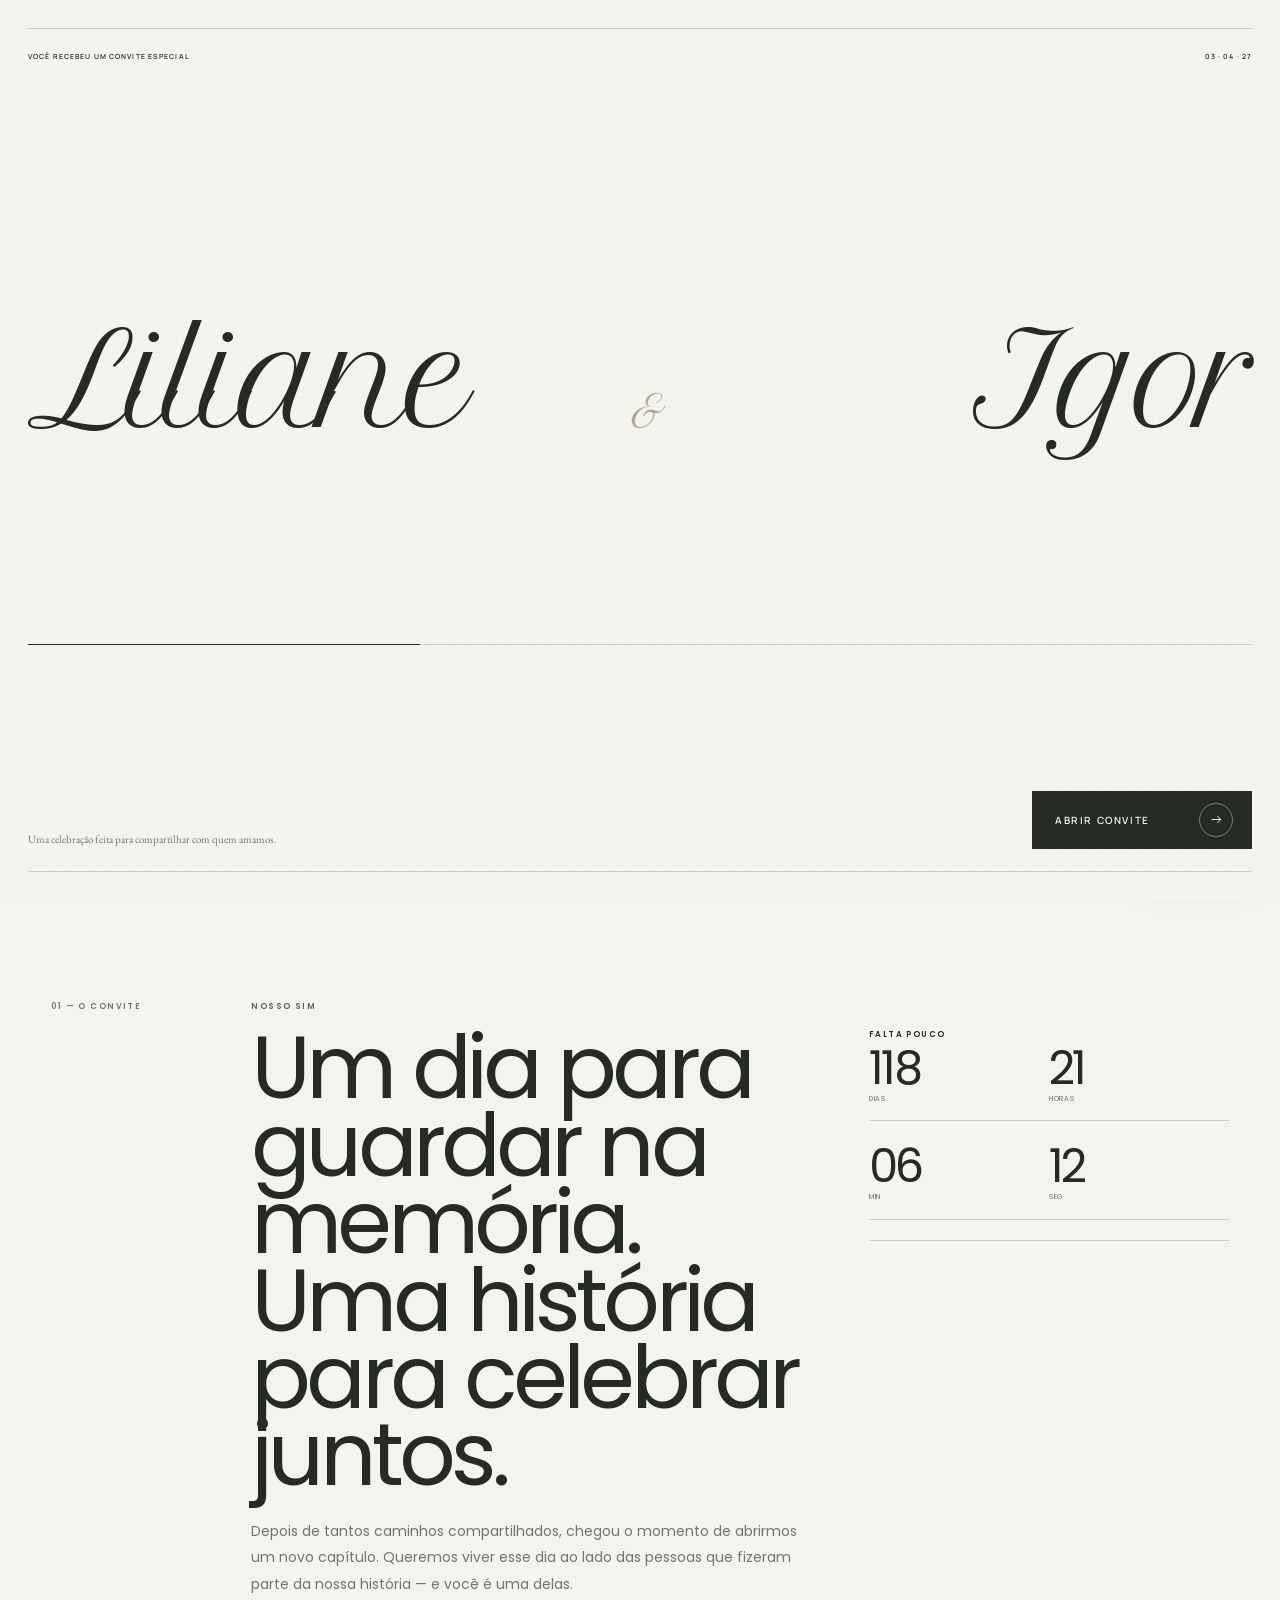
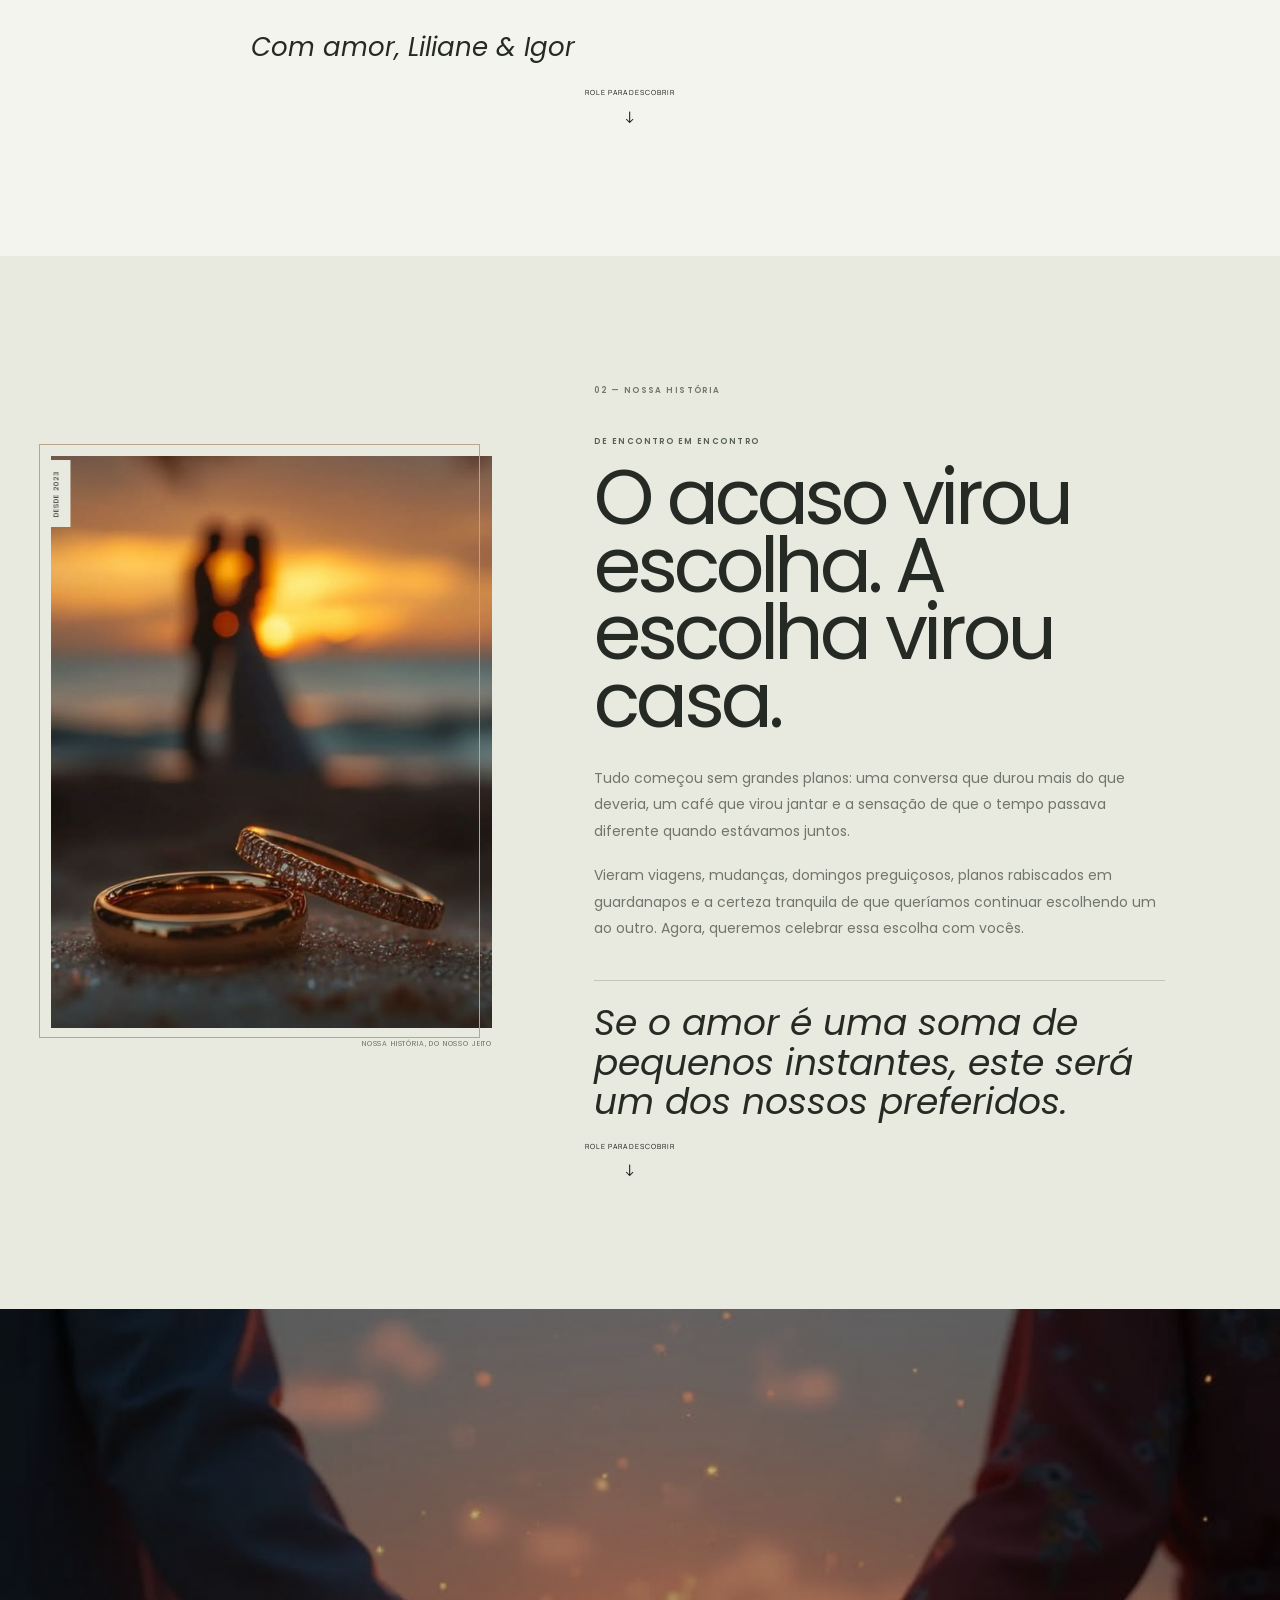
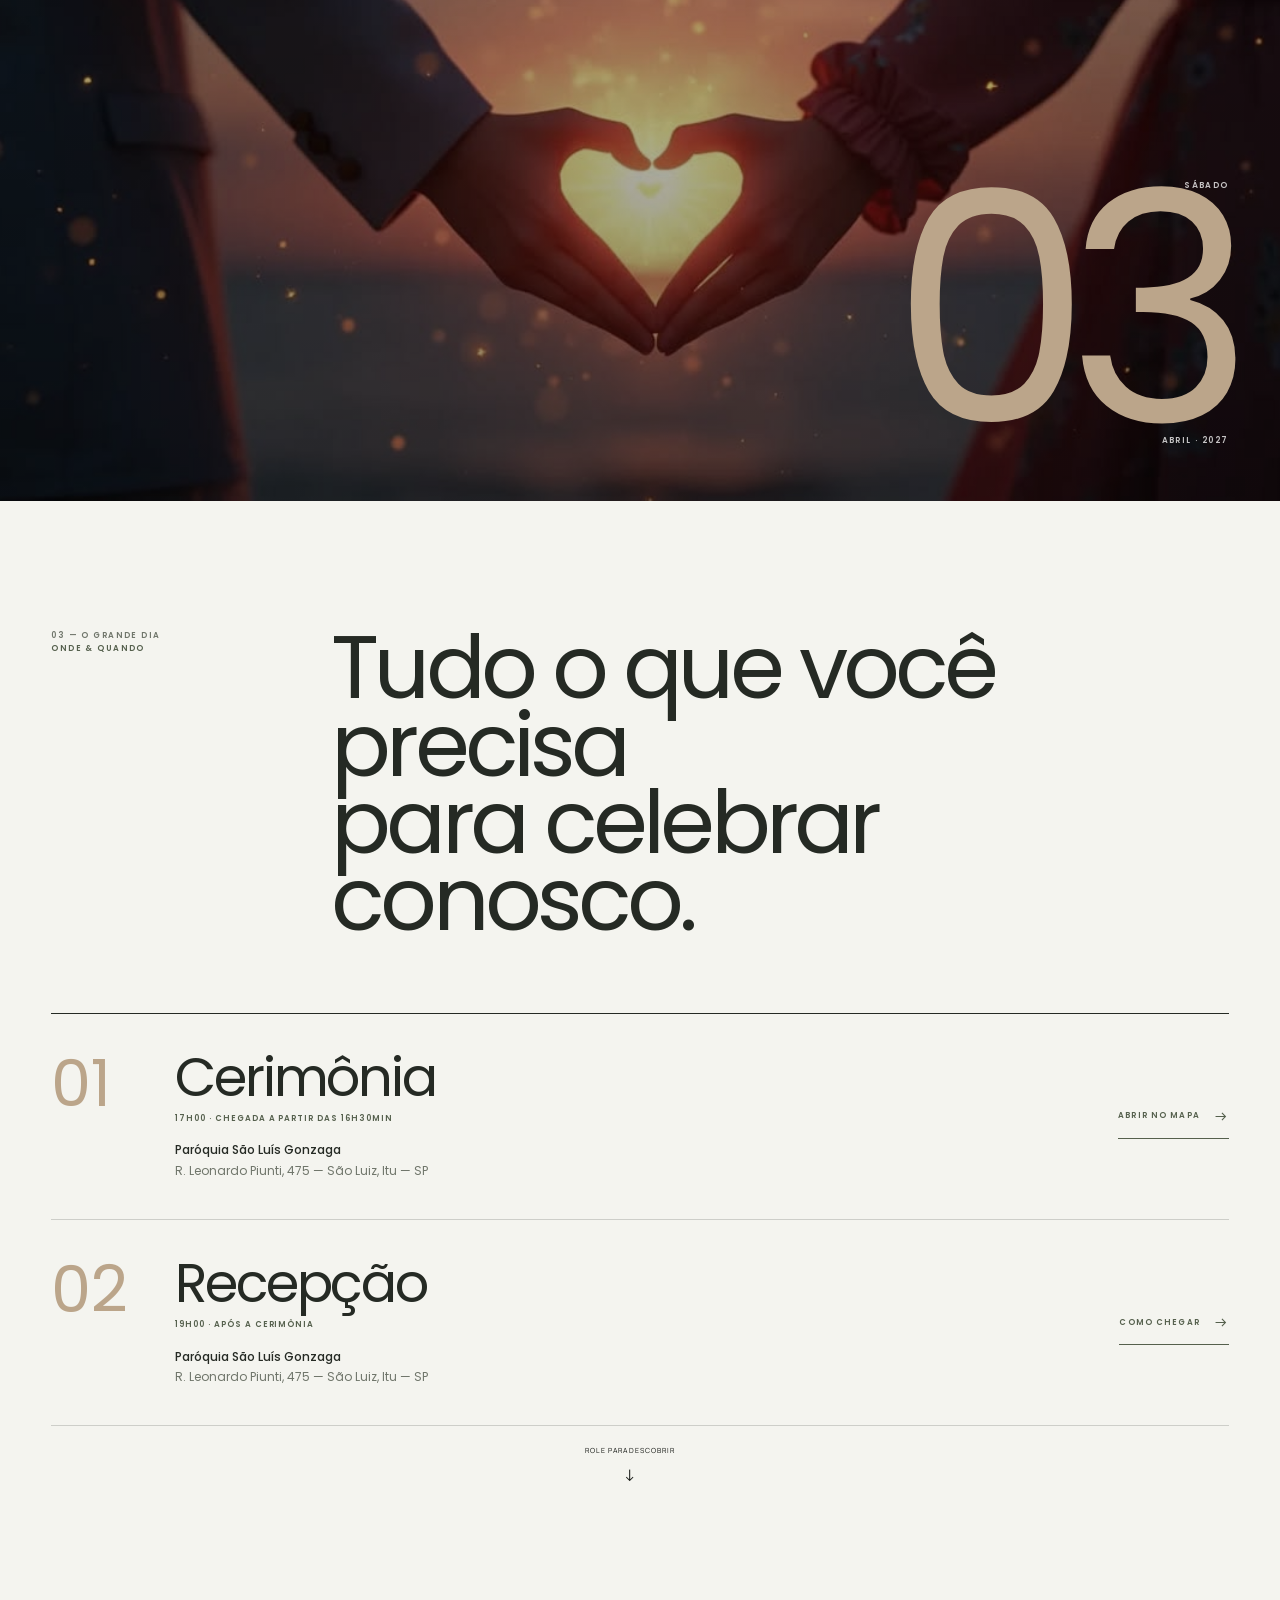
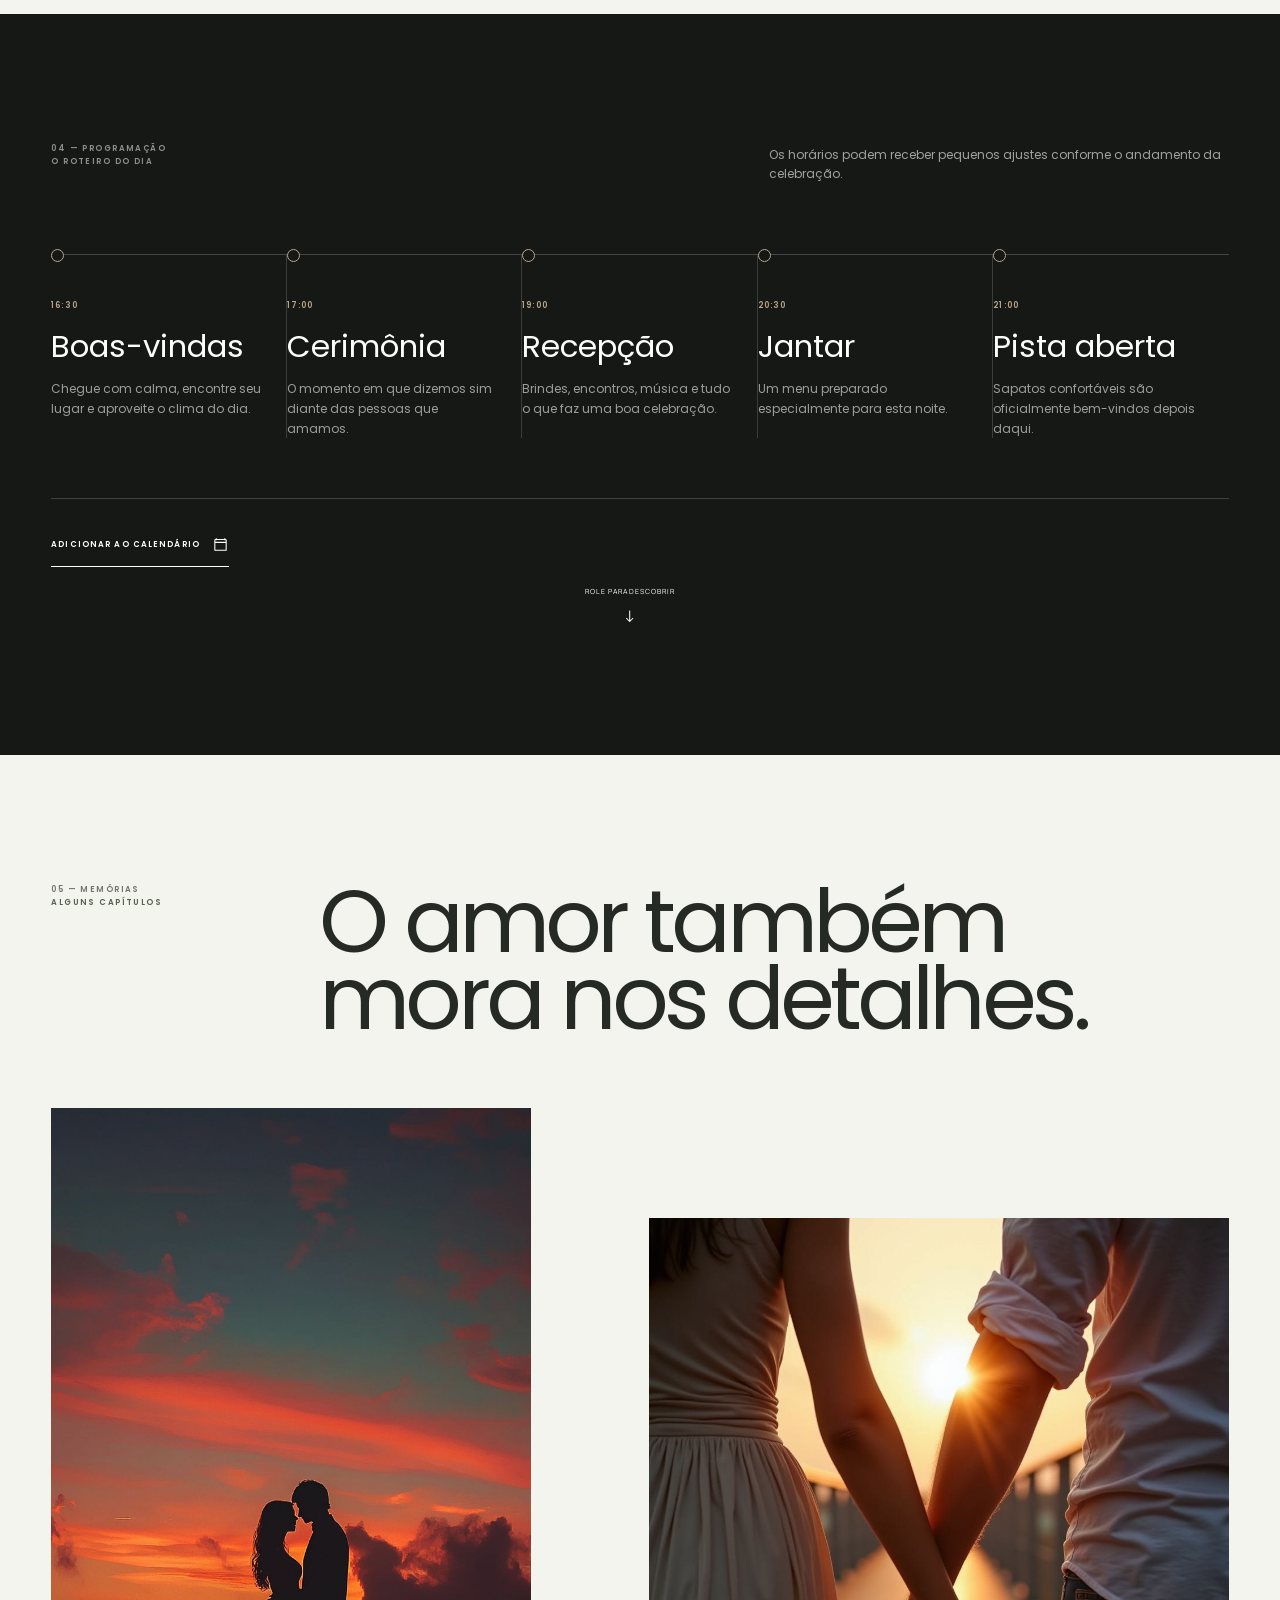
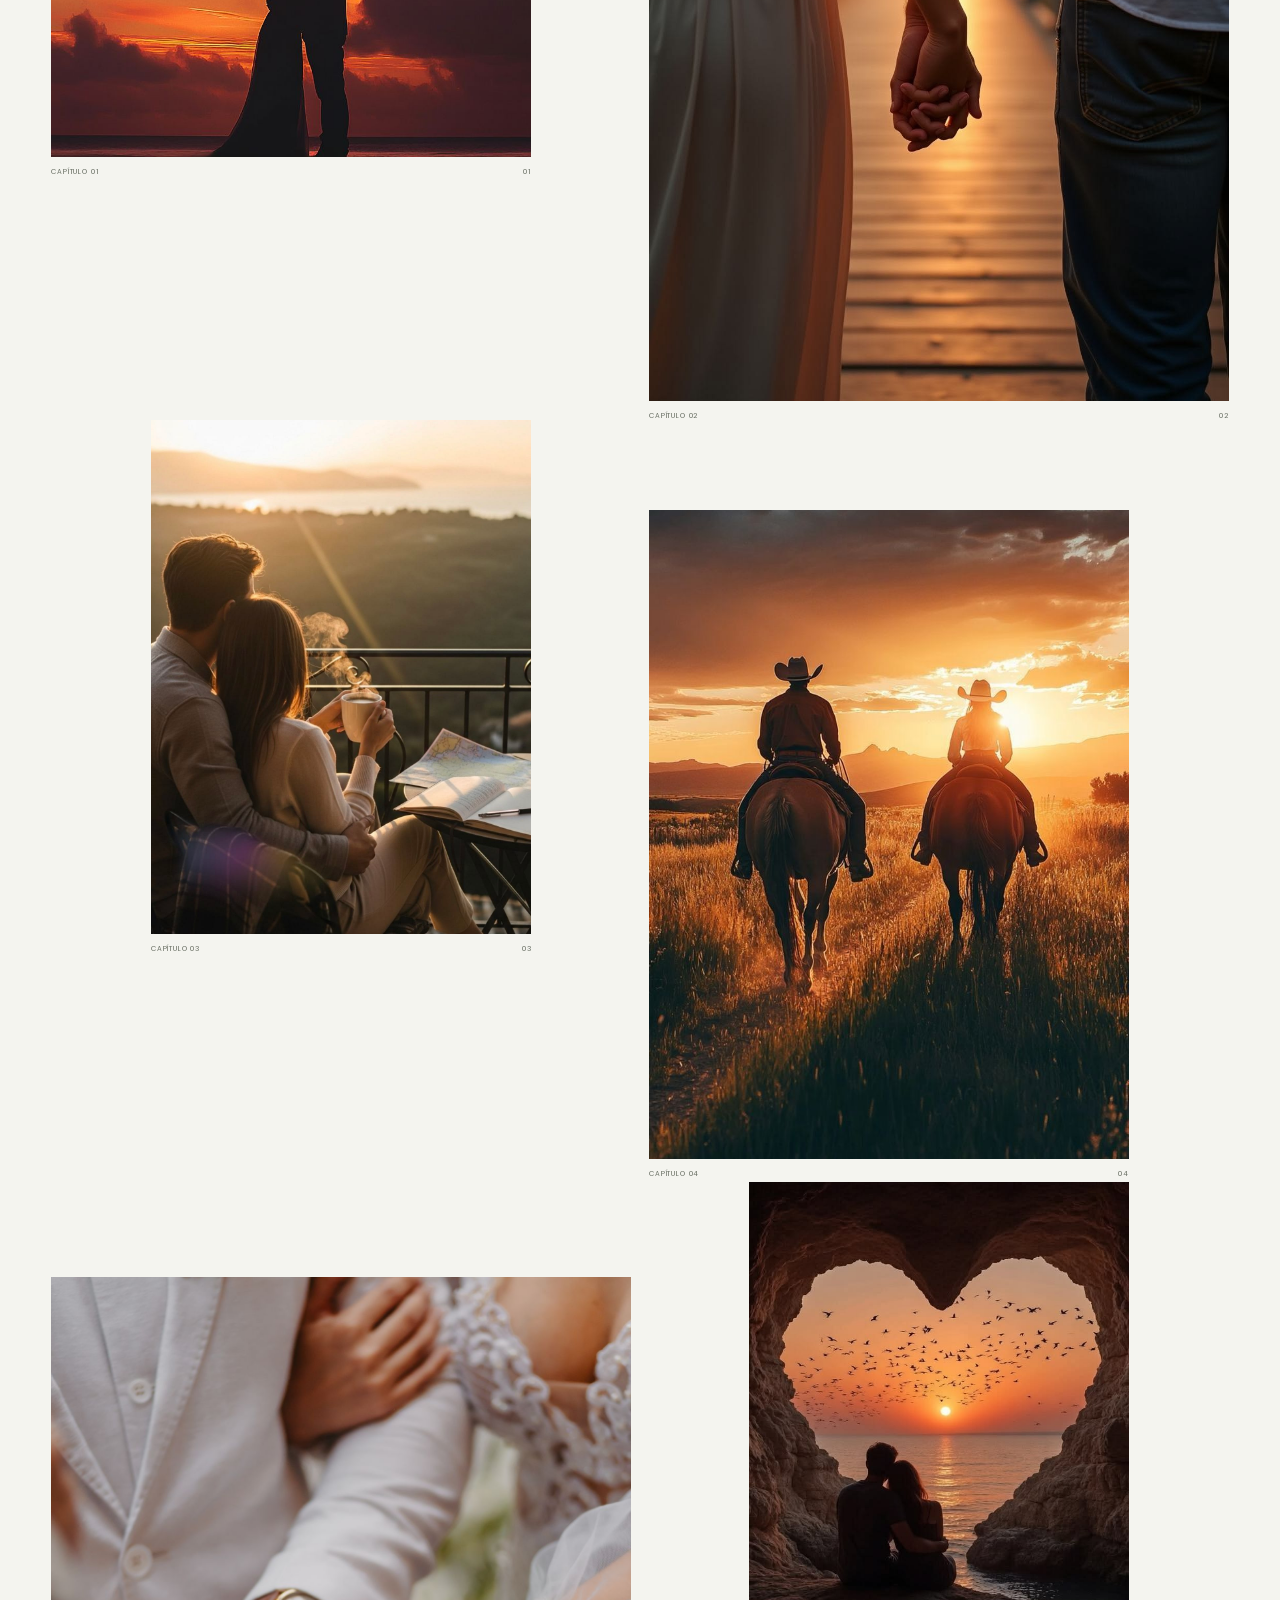
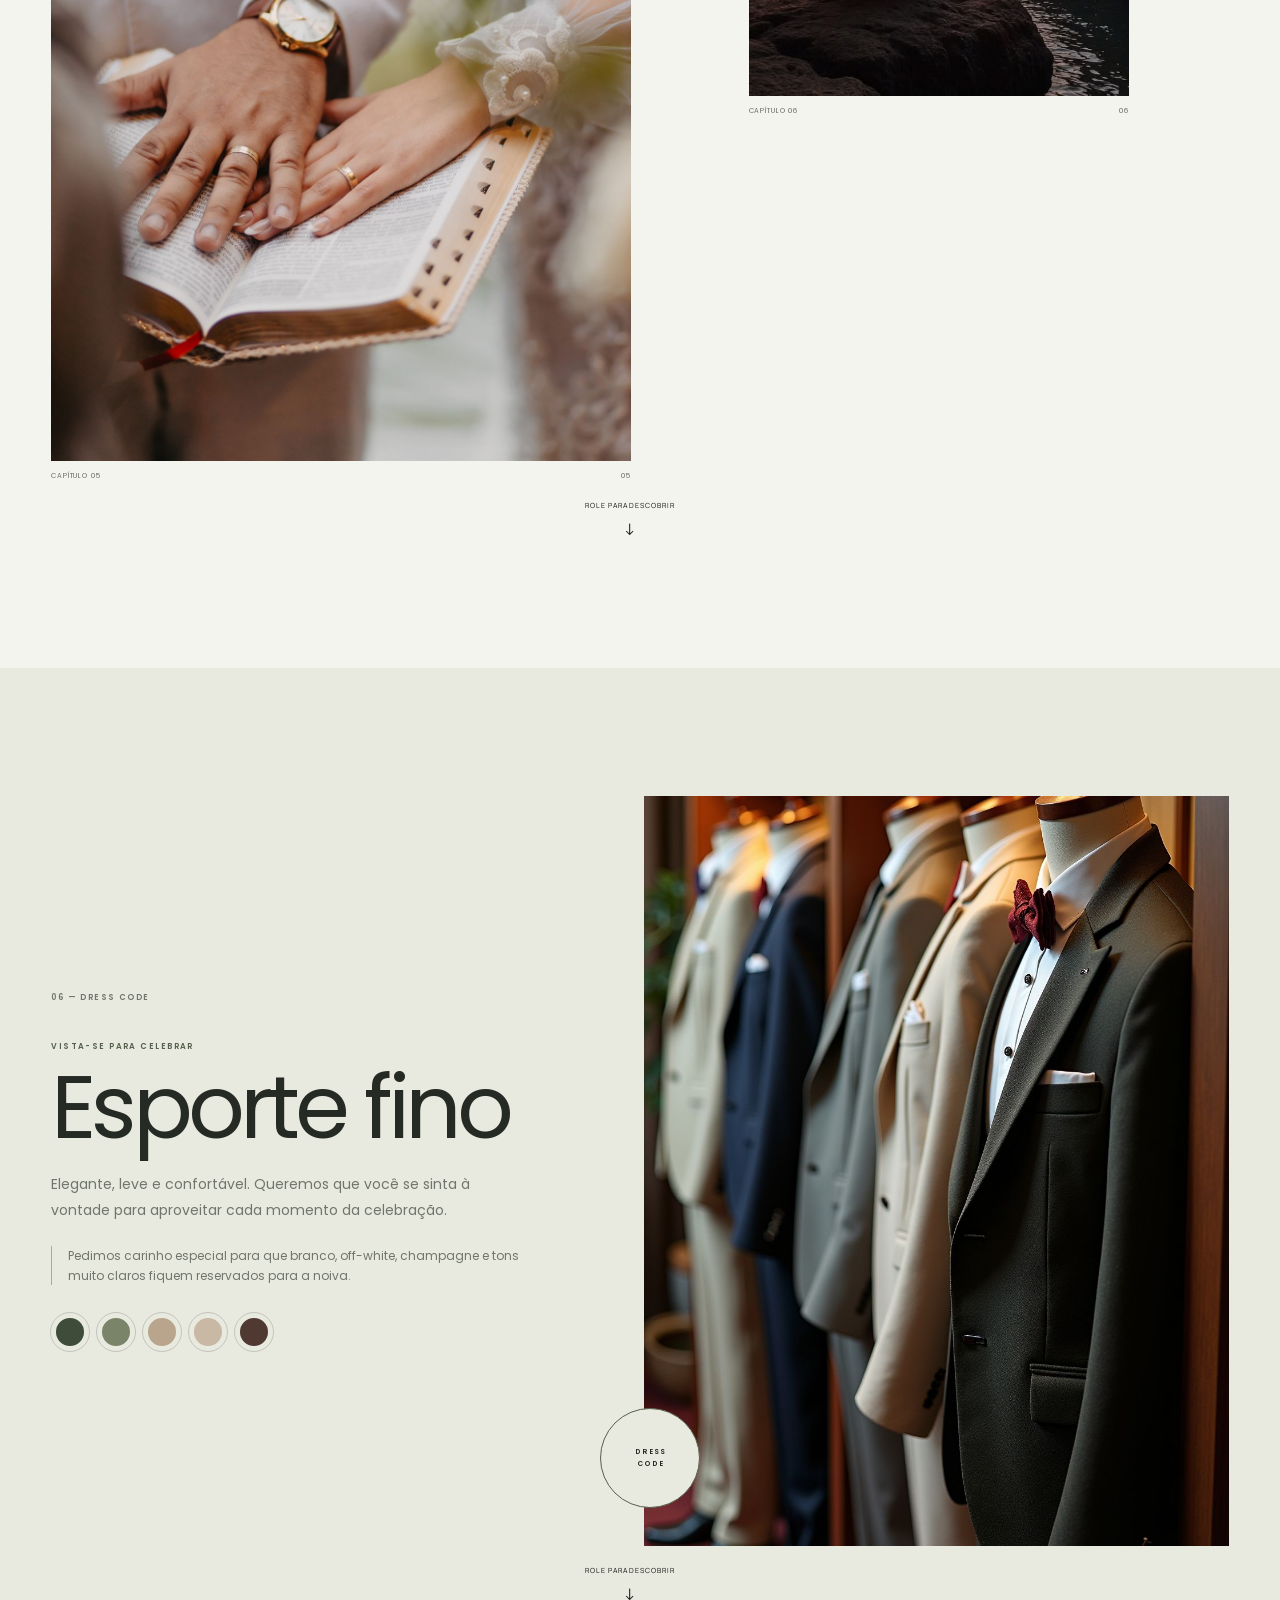
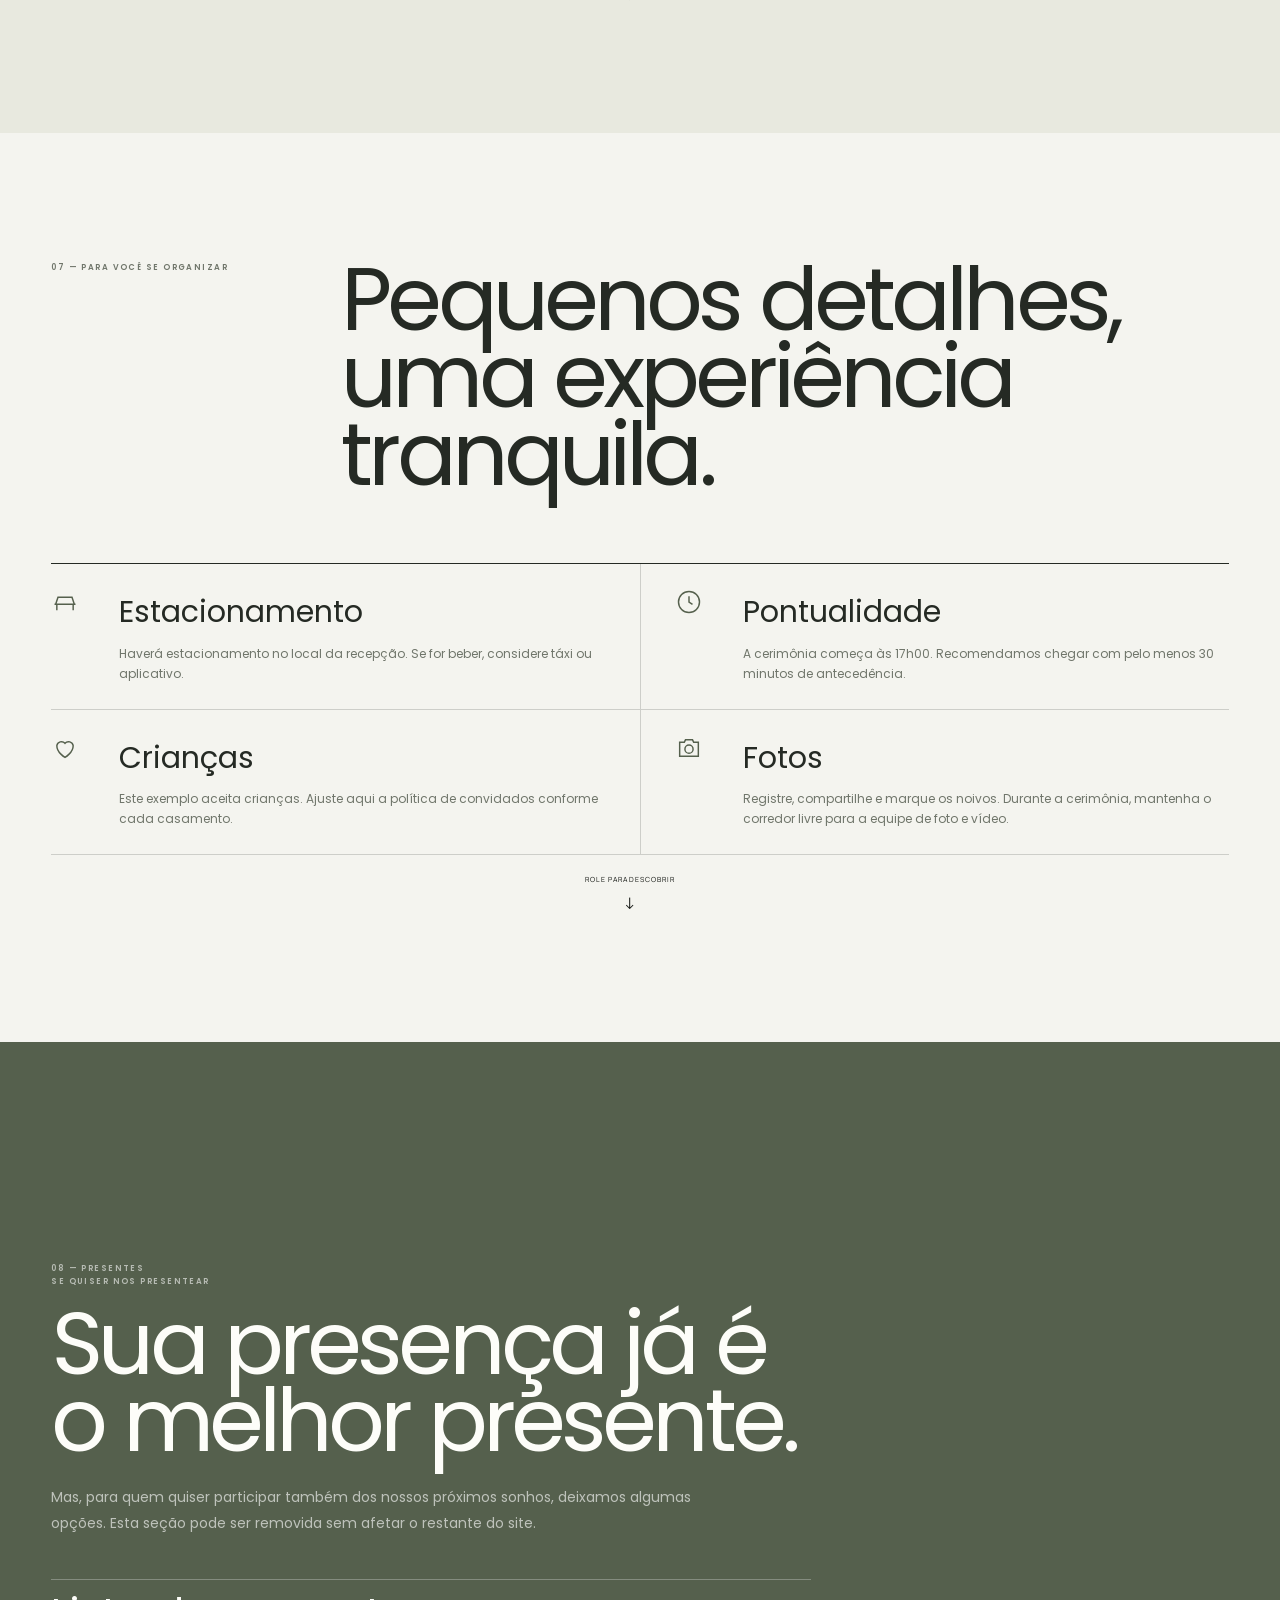
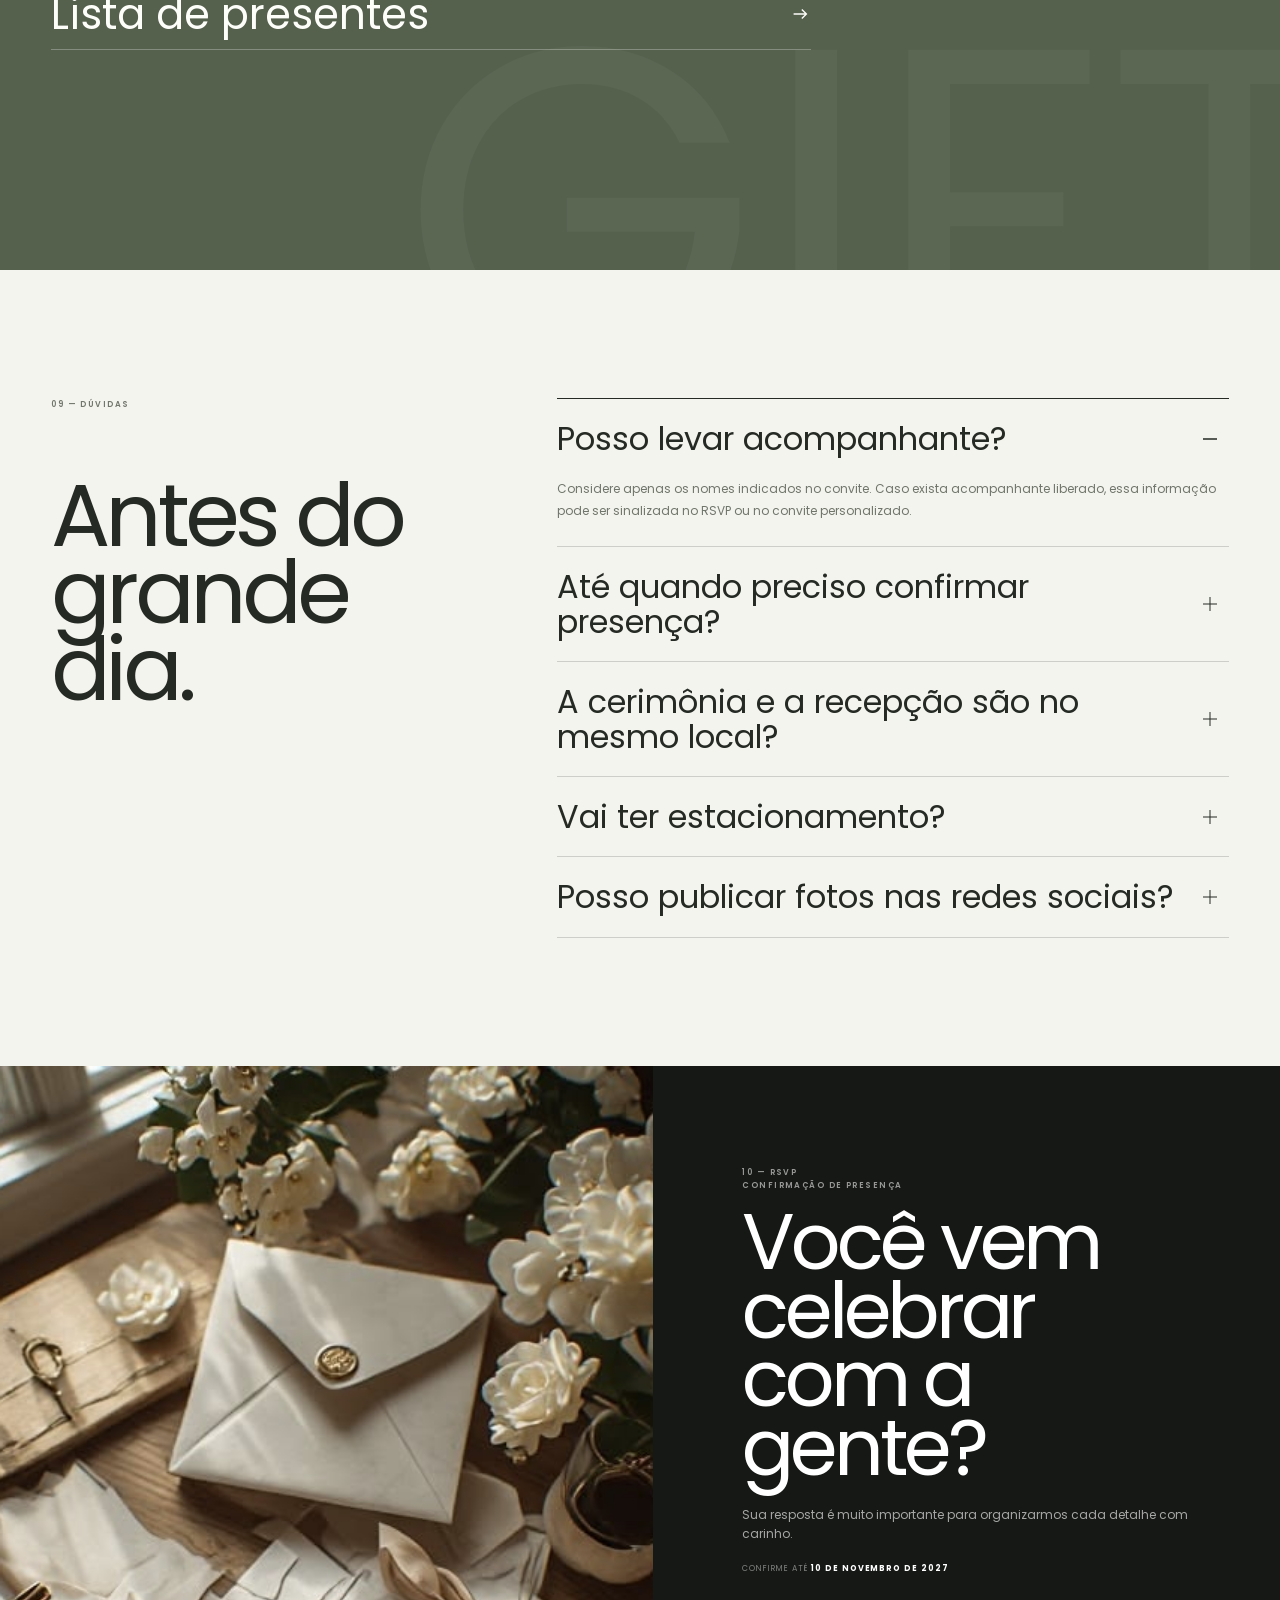
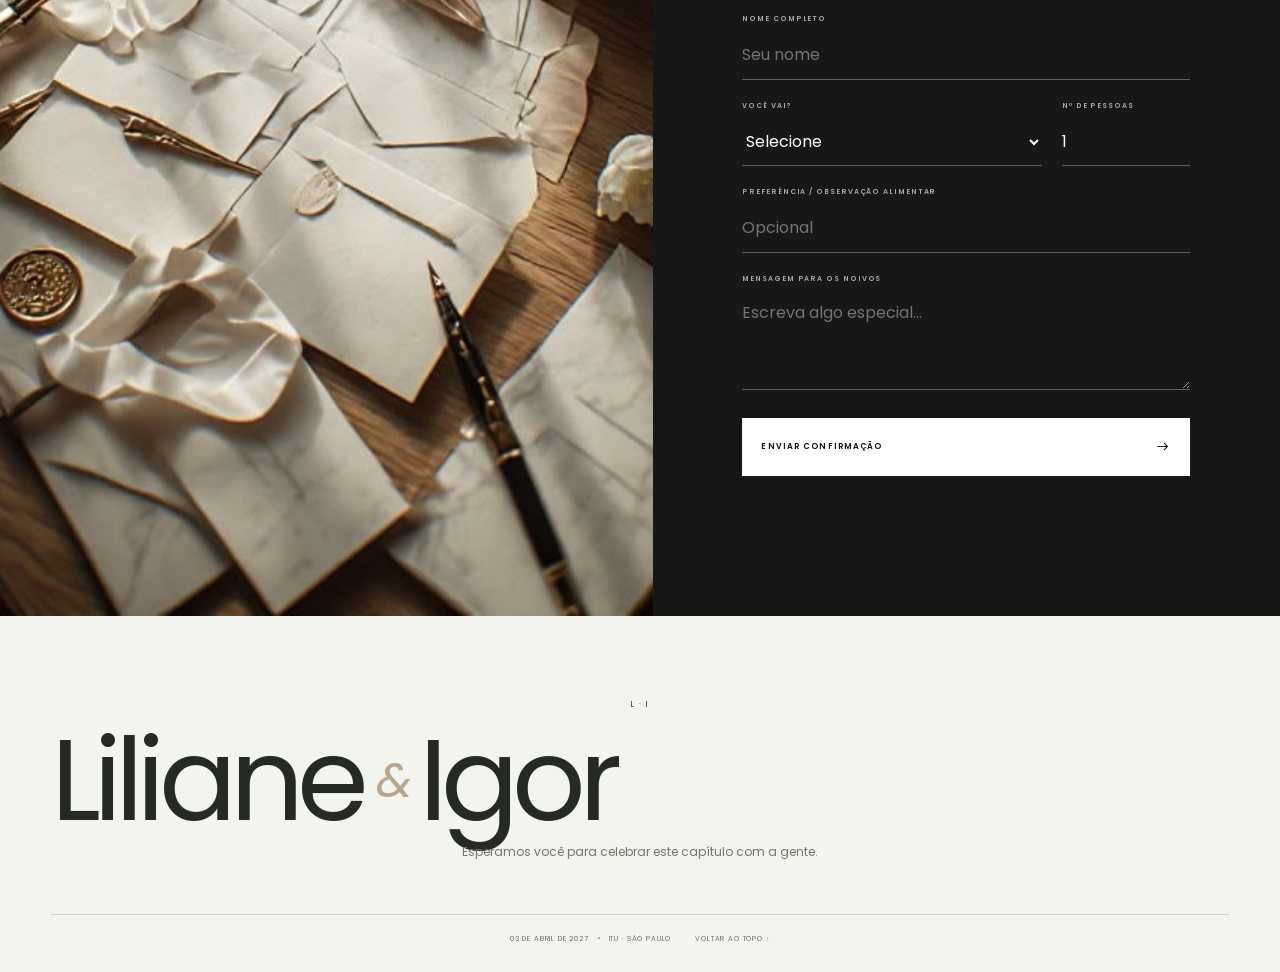
==== commit 340370a9: "ajustes" ====
--- a/index.html
+++ b/index.html
@@ -9,7 +9,7 @@
   <meta property="og:type" content="website">
   <meta property="og:title" content="Nosso casamento">
   <meta property="og:description" content="Você é nosso convidado para celebrar esse dia conosco.">
-  <meta property="og:image" content="assets/images/hero.svg">
+  <meta property="og:image" content="assets/images/hero.jpg">
   <title>Nosso casamento</title>
 
   <link rel="icon" type="image/svg+xml" href="assets/images/favicon.svg">
@@ -34,7 +34,7 @@
 
   <div class="opening" id="opening" aria-label="Abertura do convite">
     <div class="opening__reveal" aria-hidden="true">
-      <img id="openingRevealImage" src="assets/images/hero.svg" alt="">
+      <img id="openingRevealImage" src="assets/images/hero.jpg" alt="">
       <div class="opening__reveal-veil"></div>
     </div>
     <div class="opening__grain" aria-hidden="true"></div>
@@ -59,12 +59,8 @@
           <p class="opening__hint" data-text="opening.hint"></p>
         </div>
         <button class="open-button" id="openInvitation" type="button" aria-label="Abrir convite">
-          <span class="open-button__label open-button__label--desktop" data-text="opening.buttonLabel">Abrir
-            convite</span>
-          <span class="open-button__label open-button__label--mobile" data-text="opening.mobileDragLabel">Deslize para
-            abrir</span>
-          <span class="open-button__track" aria-hidden="true"><span></span></span>
-          <span class="open-button__handle" aria-hidden="true">
+          <span class="open-button__label" data-text="opening.buttonLabel">Abrir convite</span>
+          <span class="open-button__arrow" aria-hidden="true">
             <svg viewBox="0 0 24 24">
               <path d="M5 12h13M14 7l5 5-5 5" />
             </svg>
@@ -112,7 +108,7 @@
   <main>
     <section class="hero" id="inicio" aria-label="Início do convite">
       <div class="hero__media" aria-hidden="true">
-        <img id="heroImage" src="assets/images/hero.svg" alt="" fetchpriority="high">
+        <img id="heroImage" src="assets/images/hero.jpg" alt="" fetchpriority="high">
         <div class="hero__veil"></div>
       </div>
 
@@ -182,7 +178,7 @@
     <section class="story section" id="historia">
       <div class="container story__grid">
         <div class="story__media reveal" data-speed="0.08" id="hist">
-          <img id="storyImage" src="assets/images/story.svg" alt="Foto do casal" loading="lazy">
+          <img id="storyImage" src="assets/images/story.jpg" alt="Foto do casal" loading="lazy">
           <span class="story__year" data-text="story.year"></span>
           <span class="story__caption" data-text="story.imageCaption"></span>
         </div>
@@ -203,7 +199,7 @@
 
     <section class="date-break" aria-label="Data do casamento">
       <div class="date-break__media" aria-hidden="true">
-        <img id="dateBreakImage" src="assets/images/date-break.svg" alt="" loading="lazy">
+        <img id="dateBreakImage" src="assets/images/date-break.jpg" alt="" loading="lazy">
       </div>
       <div class="date-break__overlay" id="breakImage-roll"></div>
       <div class="date-break__content reveal">
@@ -290,7 +286,7 @@
           <div class="palette reveal" id="dressPalette" aria-label="Sugestão de paleta"></div>
         </div>
         <div class="dress__media reveal">
-          <img id="dressImage" src="assets/images/dress-code.svg" alt="Referência visual para o dress code"
+          <img id="dressImage" src="assets/images/dress-code.jpg" alt="Referência visual para o dress code"
             loading="lazy">
           <span class="dress__stamp">DRESS<br>CODE</span>
         </div>
@@ -344,7 +340,7 @@
 
     <section class="rsvp section" id="rsvp">
       <div class="rsvp__side rsvp__side--photo" aria-hidden="true">
-        <img id="rsvpImage" src="assets/images/rsvp.svg" alt="" loading="lazy">
+        <img id="rsvpImage" src="assets/images/rsvp.jpg" alt="" loading="lazy">
       </div>
       <div class="rsvp__side rsvp__side--form">
         <div class="rsvp__form-wrap reveal">
@@ -424,9 +420,12 @@
       aria-label="Próxima foto">→</button>
   </div>
 
-  <button class="music-button" id="musicButton" type="button" aria-label="Reproduzir música" hidden>
-    <span class="music-button__bars" aria-hidden="true"><i></i><i></i><i></i></span>
-    <span class="music-button__label">Música</span>
+  <button class="music-button" id="musicButton" type="button" aria-label="Tocar música" aria-pressed="false" hidden>
+    <span class="music-button__icon" aria-hidden="true">
+      <svg class="music-button__play" viewBox="0 0 24 24"><path d="M8 5v14l11-7z" /></svg>
+      <svg class="music-button__pause" viewBox="0 0 24 24"><path d="M7 5h4v14H7zM13 5h4v14h-4z" /></svg>
+    </span>
+    <span class="music-button__label">Tocar música</span>
   </button>
   <audio id="backgroundMusic" preload="none"></audio>
 
--- a/css/styles.css
+++ b/css/styles.css
@@ -1543,35 +1543,40 @@
   display: none
 }
 
-.music-button__bars {
-  display: flex;
-  align-items: flex-end;
-  gap: 2px;
-  height: 13px
-}
-
-.music-button__bars i {
-  width: 2px;
-  height: 6px;
-  background: currentColor
-}
-
-.music-button.is-playing .music-button__bars i {
-  animation: bars .8s ease-in-out infinite alternate
-}
-
-.music-button.is-playing .music-button__bars i:nth-child(2) {
-  animation-delay: .15s
-}
-
-.music-button.is-playing .music-button__bars i:nth-child(3) {
-  animation-delay: .3s
-}
-
-@keyframes bars {
-  to {
-    height: 13px
-  }
+.music-button__icon {
+  position: relative;
+  display: grid;
+  place-items: center;
+  width: 16px;
+  height: 16px;
+}
+
+.music-button__icon svg {
+  position: absolute;
+  width: 16px;
+  height: 16px;
+  fill: currentColor;
+  transition: opacity .18s ease, transform .18s ease;
+}
+
+.music-button__play {
+  opacity: 1;
+  transform: scale(1);
+}
+
+.music-button__pause {
+  opacity: 0;
+  transform: scale(.72);
+}
+
+.music-button.is-playing .music-button__play {
+  opacity: 0;
+  transform: scale(.72);
+}
+
+.music-button.is-playing .music-button__pause {
+  opacity: 1;
+  transform: scale(1);
 }
 
 .music-button__label {
@@ -1849,10 +1854,6 @@
   background: var(--photo-opening-text)
 }
 
-.opening.is-dragging .opening__inner {
-  text-shadow: 0 1px 18px rgba(255, 255, 255, .24);
-}
-
 .opening.is-opening .opening__inner {
   opacity: 0;
   transform: scale(.985);
@@ -1874,101 +1875,61 @@
   transition: transform 1.3s var(--ease);
 }
 
-.opening.is-resetting .opening__reveal {
-  transition: clip-path .38s var(--ease);
-}
-
-.opening.is-resetting .opening__reveal img {
-  transition: transform .38s var(--ease);
-}
-
 .open-button {
-  --drag-progress: 0;
   position: relative;
-  isolation: isolate;
-  overflow: hidden;
-  min-height: 62px;
-  padding: 0 62px 0 18px;
-  border-color: var(--ink);
-  background: transparent;
-  color: var(--ink);
-  user-select: none;
-  touch-action: none;
-}
-
-.open-button::before {
-  content: "";
-  position: absolute;
-  z-index: -1;
-  inset: 0;
-  width: var(--drag-percent, 0%);
+  display: inline-flex;
+  align-items: center;
+  justify-content: space-between;
+  gap: 18px;
+  width: min(100%, 280px);
+  min-height: 58px;
+  padding: 0 18px 0 22px;
+  border: 1px solid var(--ink);
   background: var(--ink);
-  opacity: .09;
+  color: var(--paper);
+  font-family: var(--font-hero-ui);
+  font-size: 10px;
+  font-weight: 600;
+  letter-spacing: .16em;
+  text-transform: uppercase;
+  cursor: pointer;
+  transition: transform .24s var(--ease), background-color .24s var(--ease), color .24s var(--ease);
+}
+
+.open-button:active {
+  transform: scale(.975);
 }
 
 .open-button__label {
-  position: relative;
-  z-index: 2;
-  pointer-events: none
-}
-
-.open-button__label--desktop {
-  display: none
-}
-
-.open-button__label--mobile {
-  display: inline-flex
-}
-
-.open-button__track {
-  position: absolute;
-  right: 58px;
-  left: 18px;
-  bottom: 10px;
-  height: 1px;
-  overflow: hidden;
-  background: var(--line);
   pointer-events: none;
 }
 
-.open-button__track span {
-  display: block;
-  width: var(--drag-percent, 0%);
-  height: 100%;
-  background: currentColor;
-}
-
-.open-button__handle {
-  position: absolute;
-  z-index: 3;
-  right: auto;
-  left: calc(8px + var(--drag-handle-x, 0px));
-  top: 50%;
+.open-button__arrow {
   display: grid;
   place-items: center;
-  width: 44px;
-  height: 44px;
-  border: 1px solid currentColor;
-  border-radius: 999px;
-  background: var(--paper);
-  transform: translateY(-50%);
-  box-shadow: 0 8px 24px rgba(20, 20, 18, .08);
+  width: 34px;
+  height: 34px;
+  border: 1px solid color-mix(in srgb, currentColor 42%, transparent);
+  border-radius: 50%;
   pointer-events: none;
-  will-change: left;
-}
-
-.open-button__handle svg {
-  width: 16px
-}
-
-.opening.is-dragging .open-button__handle {
-  transform: translateY(-50%) scale(.96)
-}
-
-.opening.is-resetting .open-button__handle,
-.opening.is-resetting .open-button__track span,
-.opening.is-resetting .open-button::before {
-  transition: left .38s var(--ease), width .38s var(--ease);
+  transition: transform .28s var(--ease);
+}
+
+.open-button__arrow svg {
+  width: 15px;
+  fill: none;
+  stroke: currentColor;
+  stroke-width: 1.6;
+  stroke-linecap: round;
+  stroke-linejoin: round;
+}
+
+.open-button:hover .open-button__arrow {
+  transform: translateX(3px);
+}
+
+.opening.is-opening .open-button {
+  pointer-events: none;
 }
 
 body.hero-is-entering .hero__media img {
@@ -1990,9 +1951,8 @@
   .opening__reveal,
   .opening__reveal img,
   .opening__inner,
-  .open-button__handle,
-  .open-button__track span,
-  .open-button::before {
+  .open-button,
+  .open-button__arrow {
     transition: none !important
   }
 
--- a/css/responsive.css
+++ b/css/responsive.css
@@ -37,23 +37,6 @@
   .story__copy .display-title{font-size:clamp(72px,6vw,98px)}
 }
 
-/* A partir do tablet/desktop a abertura continua por clique.
-   O gesto de arrastar e exclusivo da experiencia touch/mobile. */
-@media (min-width:821px){
-  .opening{touch-action:auto}
-  .open-button{
-    width:220px;
-    min-height:56px;
-    padding:0 18px;
-    border:1px solid var(--ink);
-    background:var(--ink);
-    color:var(--paper);
-    touch-action:auto;
-  }
-  .open-button::before,.open-button__track,.open-button__handle{display:none}
-  .open-button__label--mobile{display:none}
-  .open-button__label--desktop{display:inline-flex}
-}
 
 @media (min-width:821px){
   .floating-nav{left:50%;right:auto;width:auto;min-width:580px;transform:translate(-50%,-10px);grid-template-columns:repeat(5,auto);gap:2px;padding:6px 8px}
